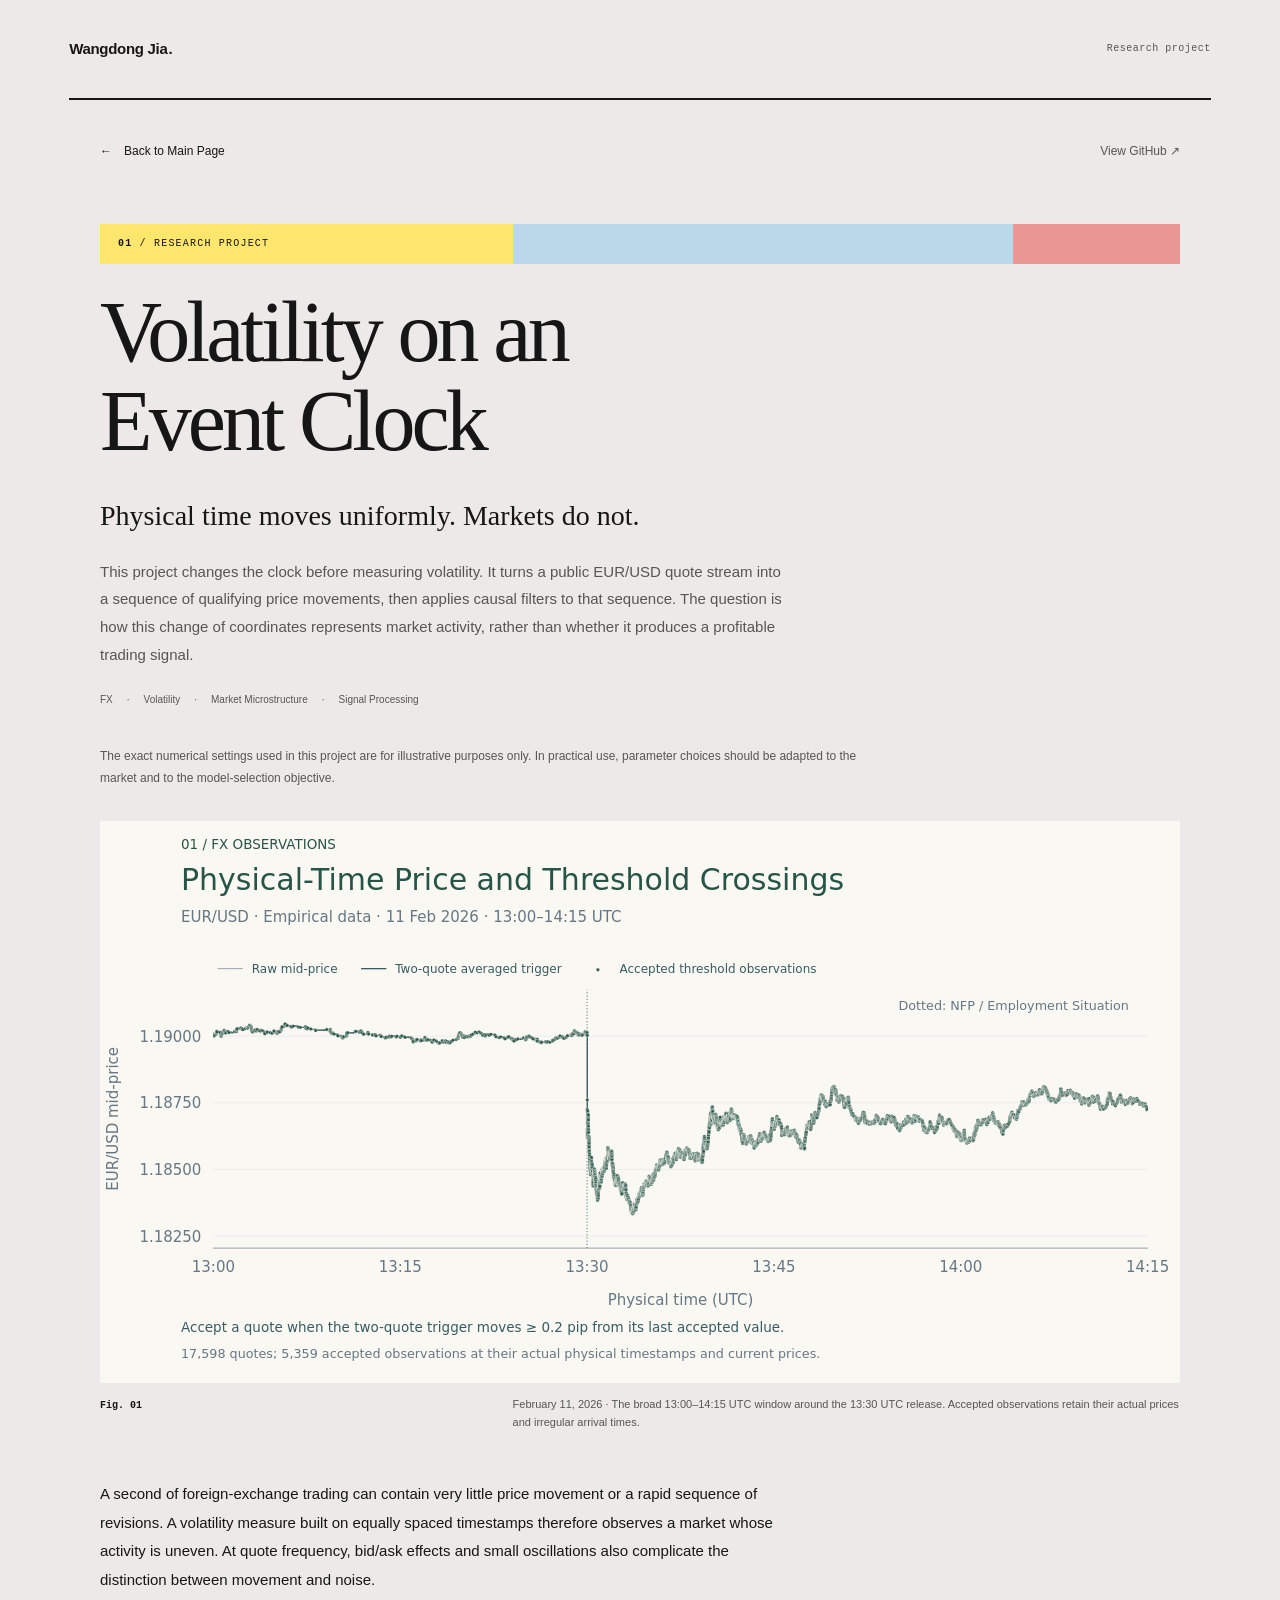
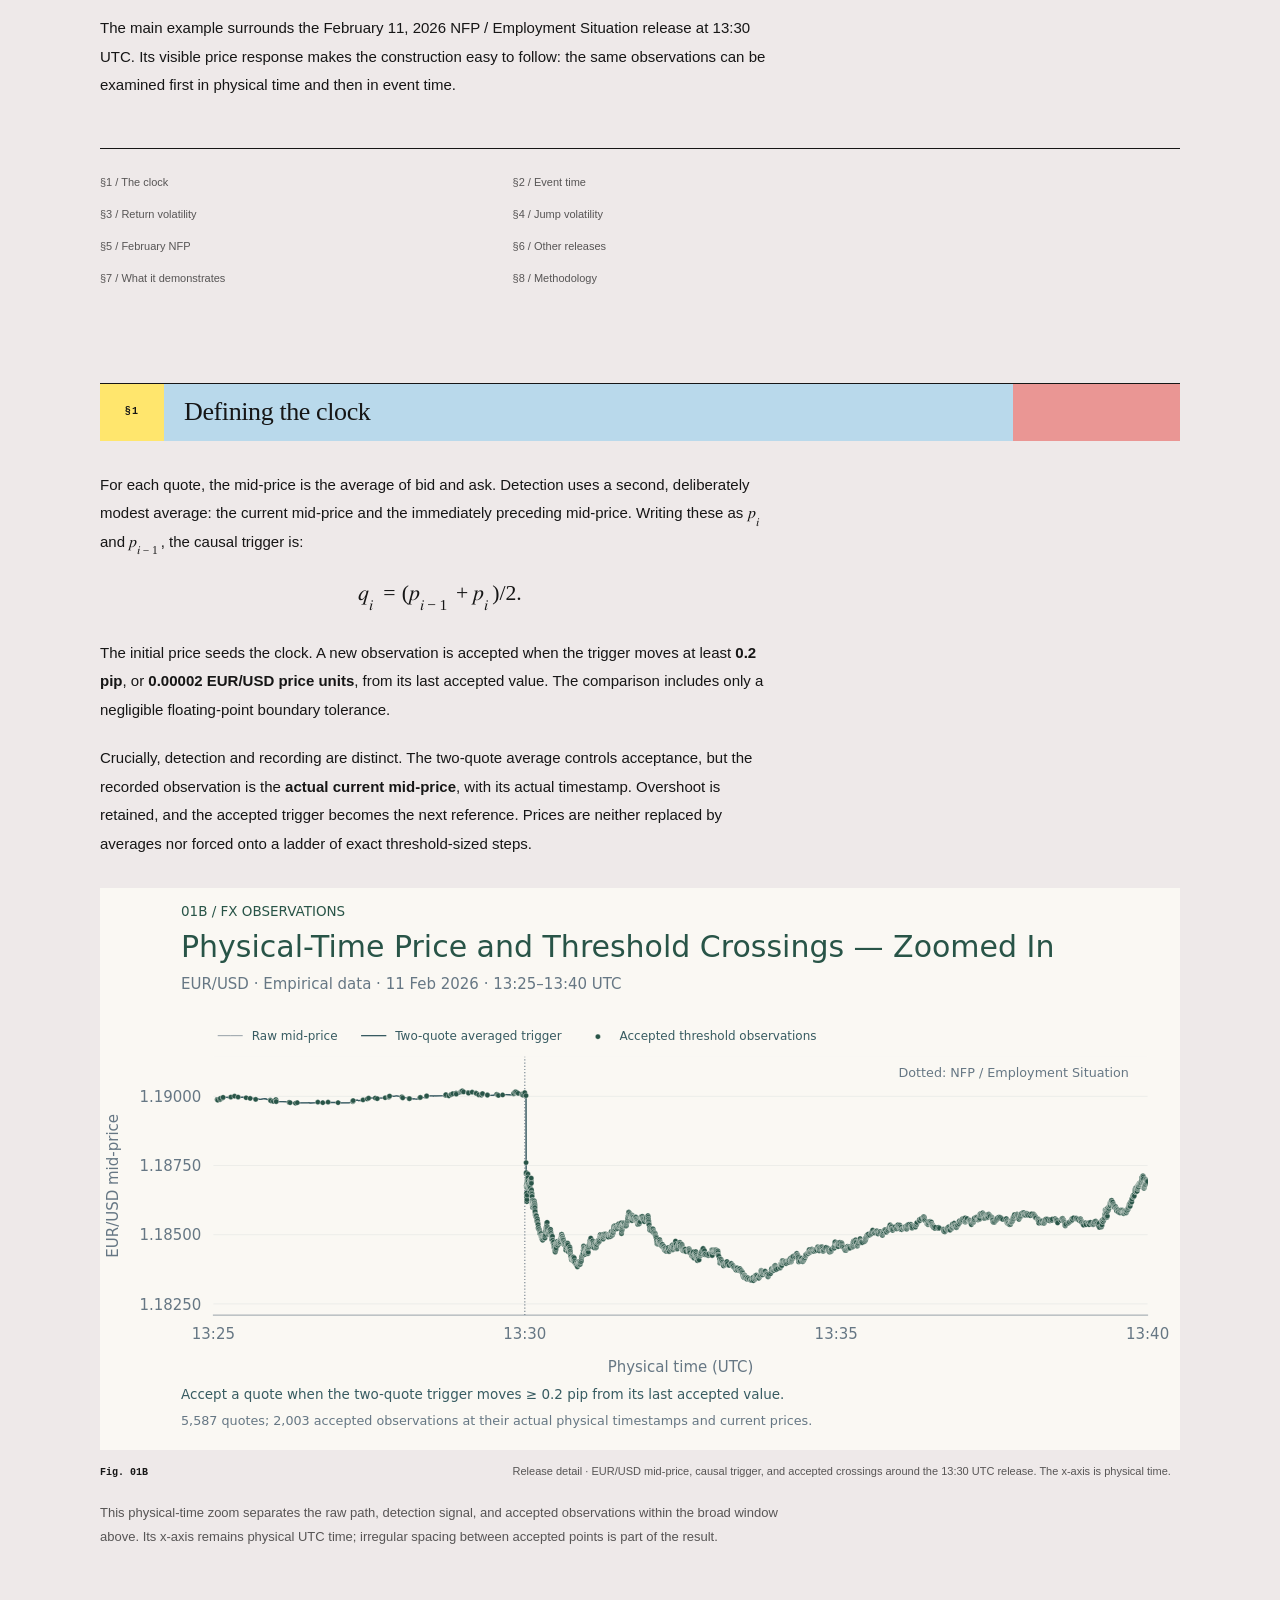
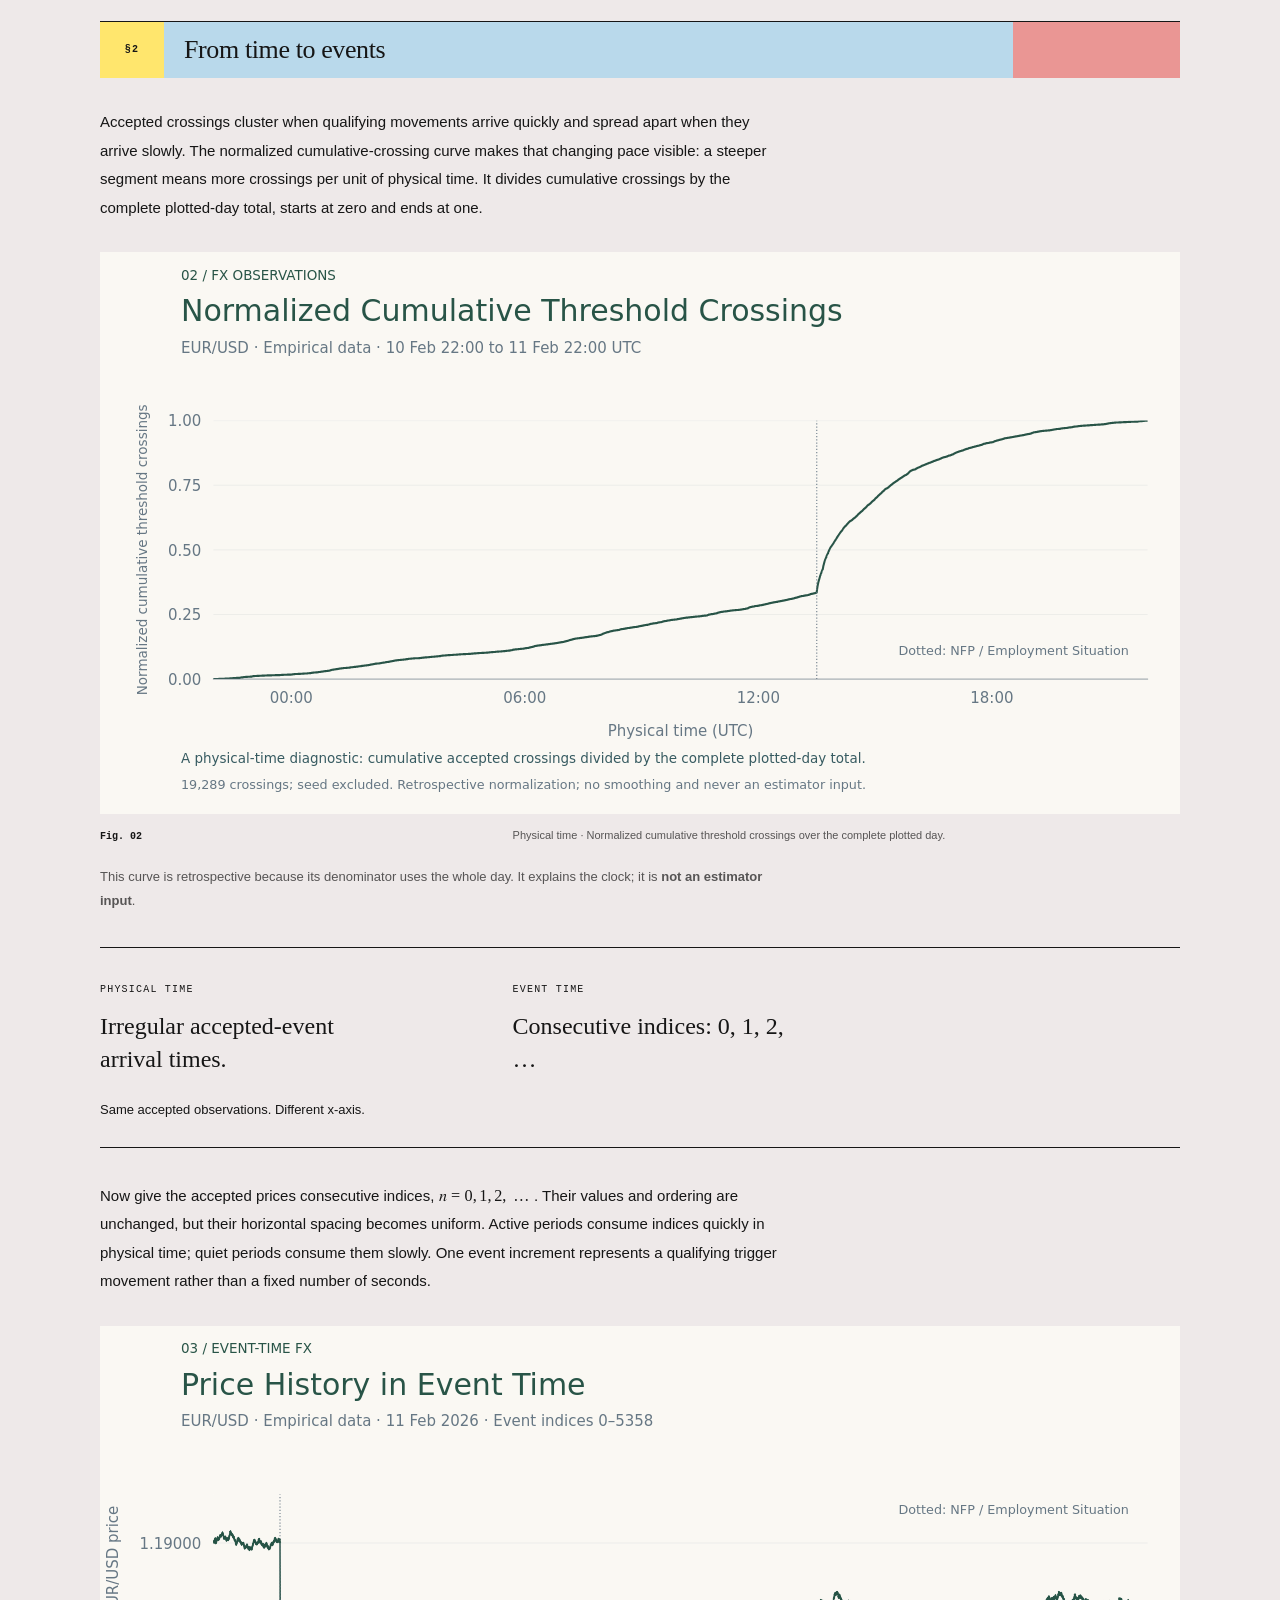
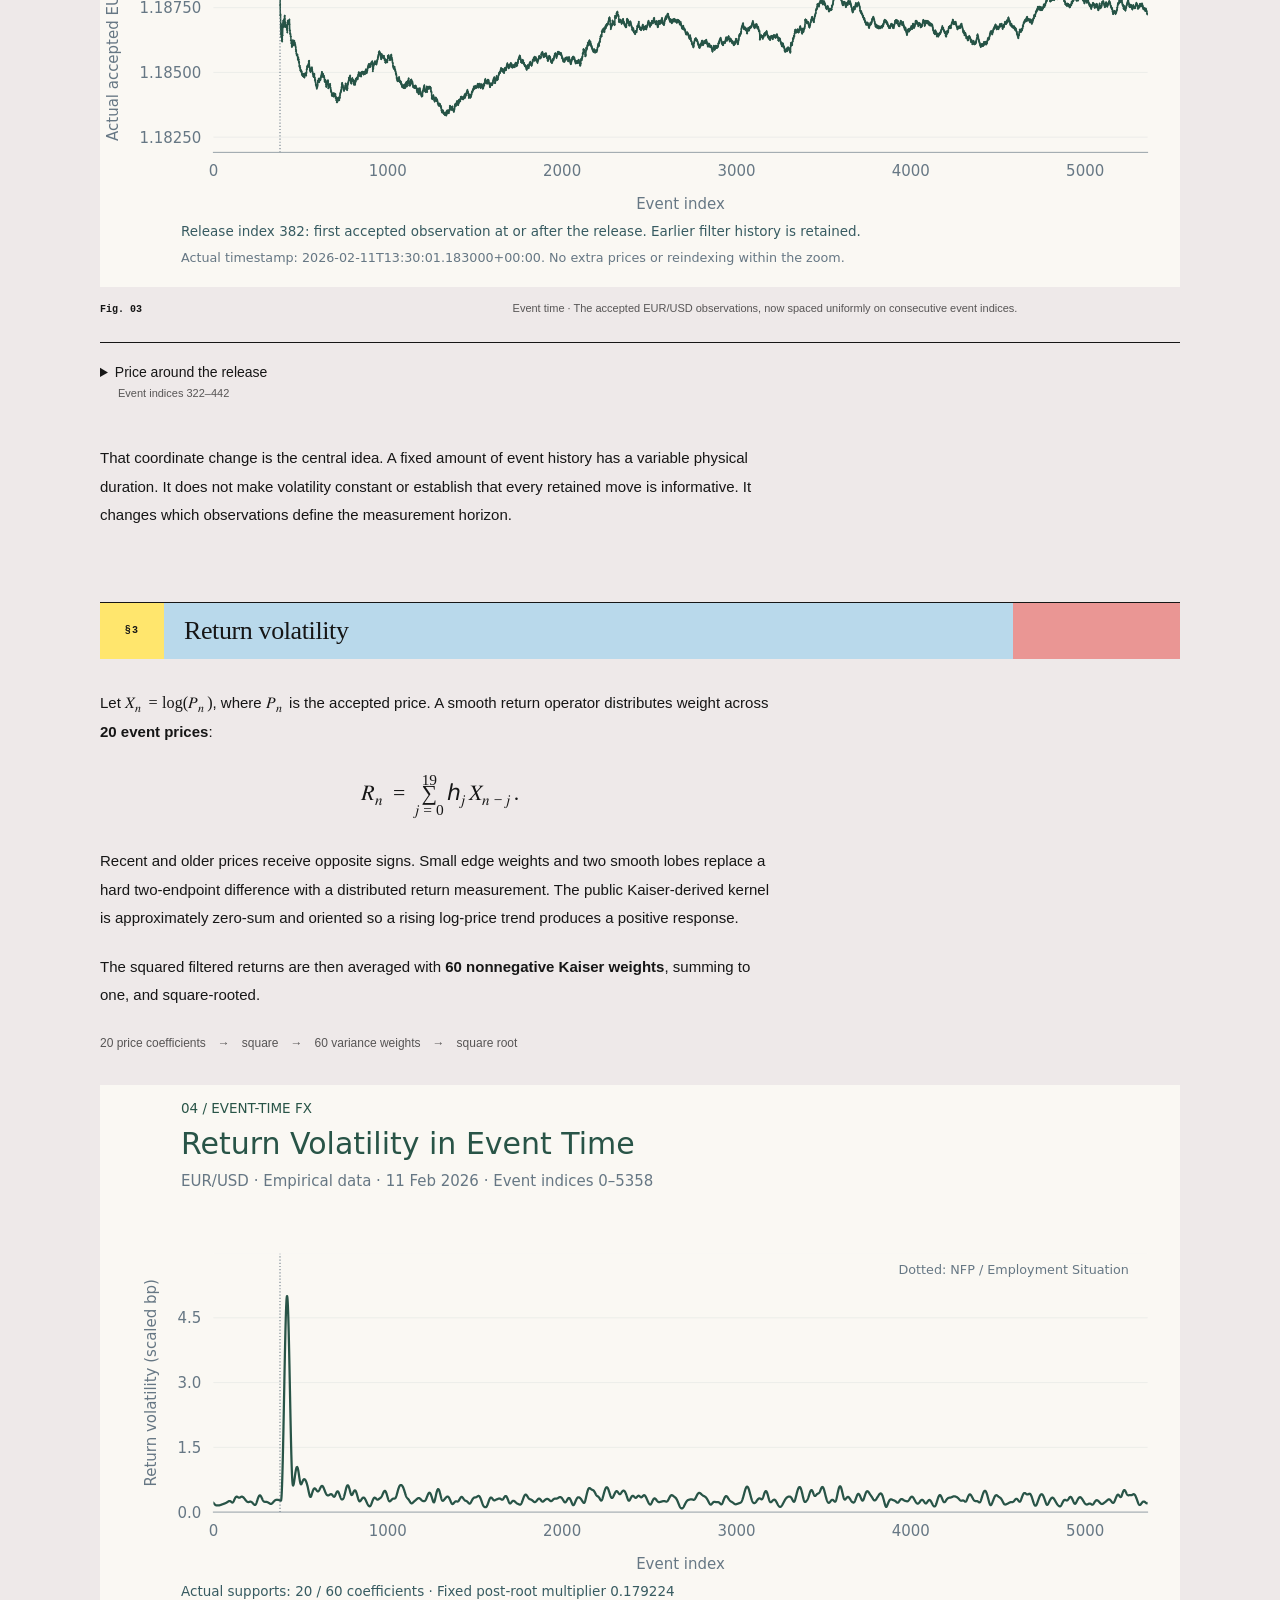
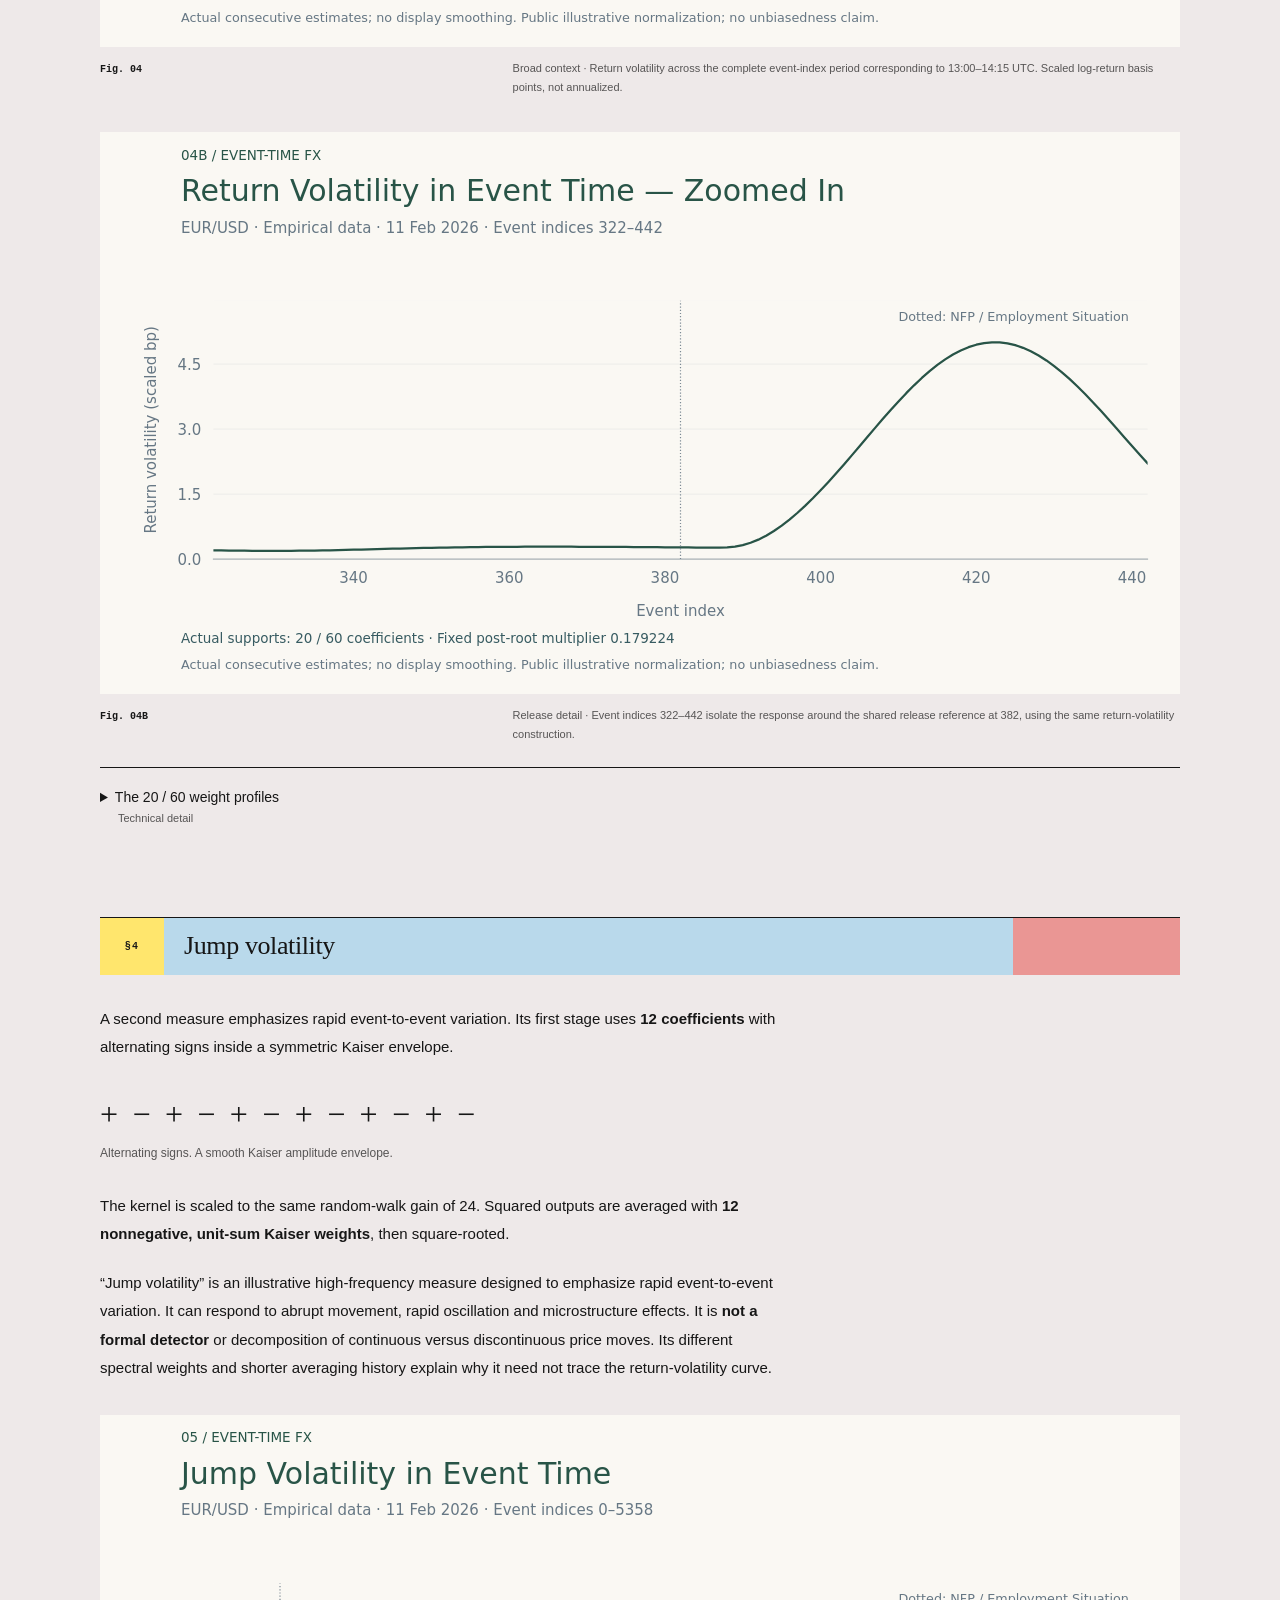
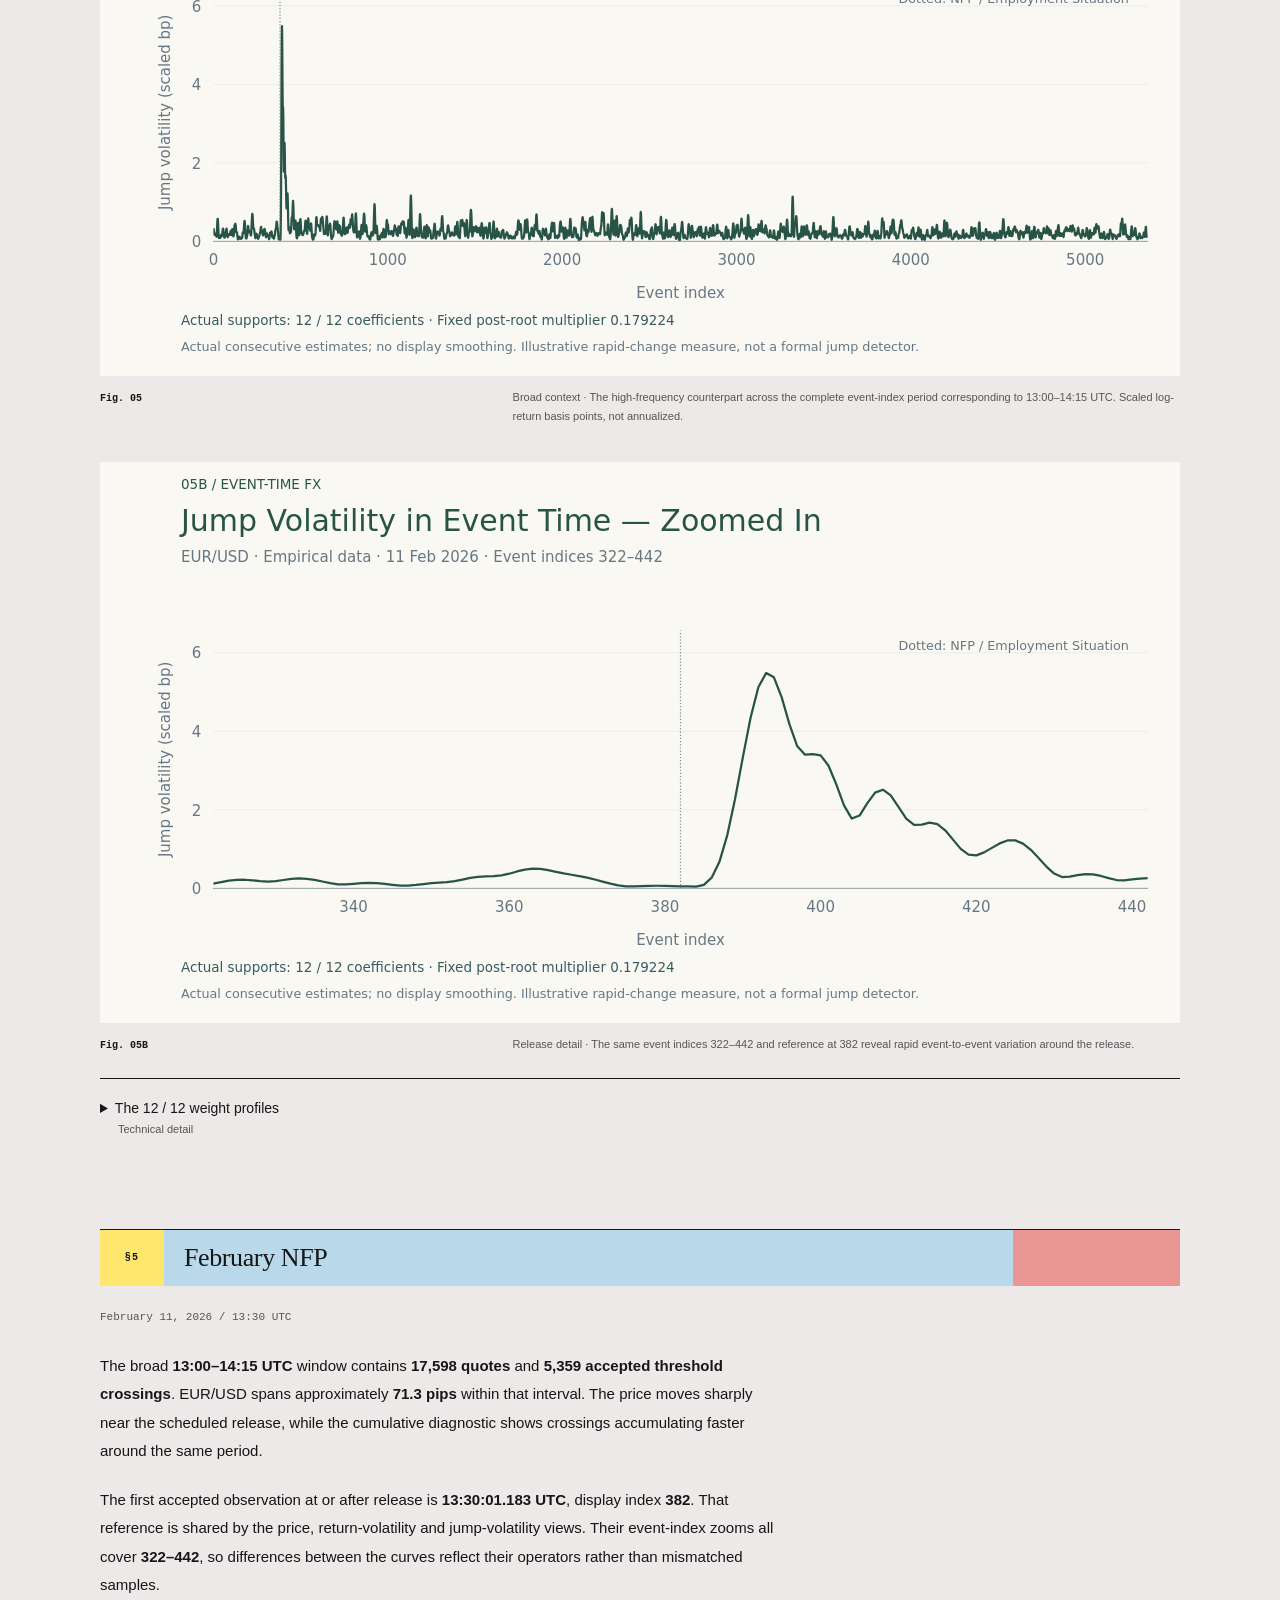
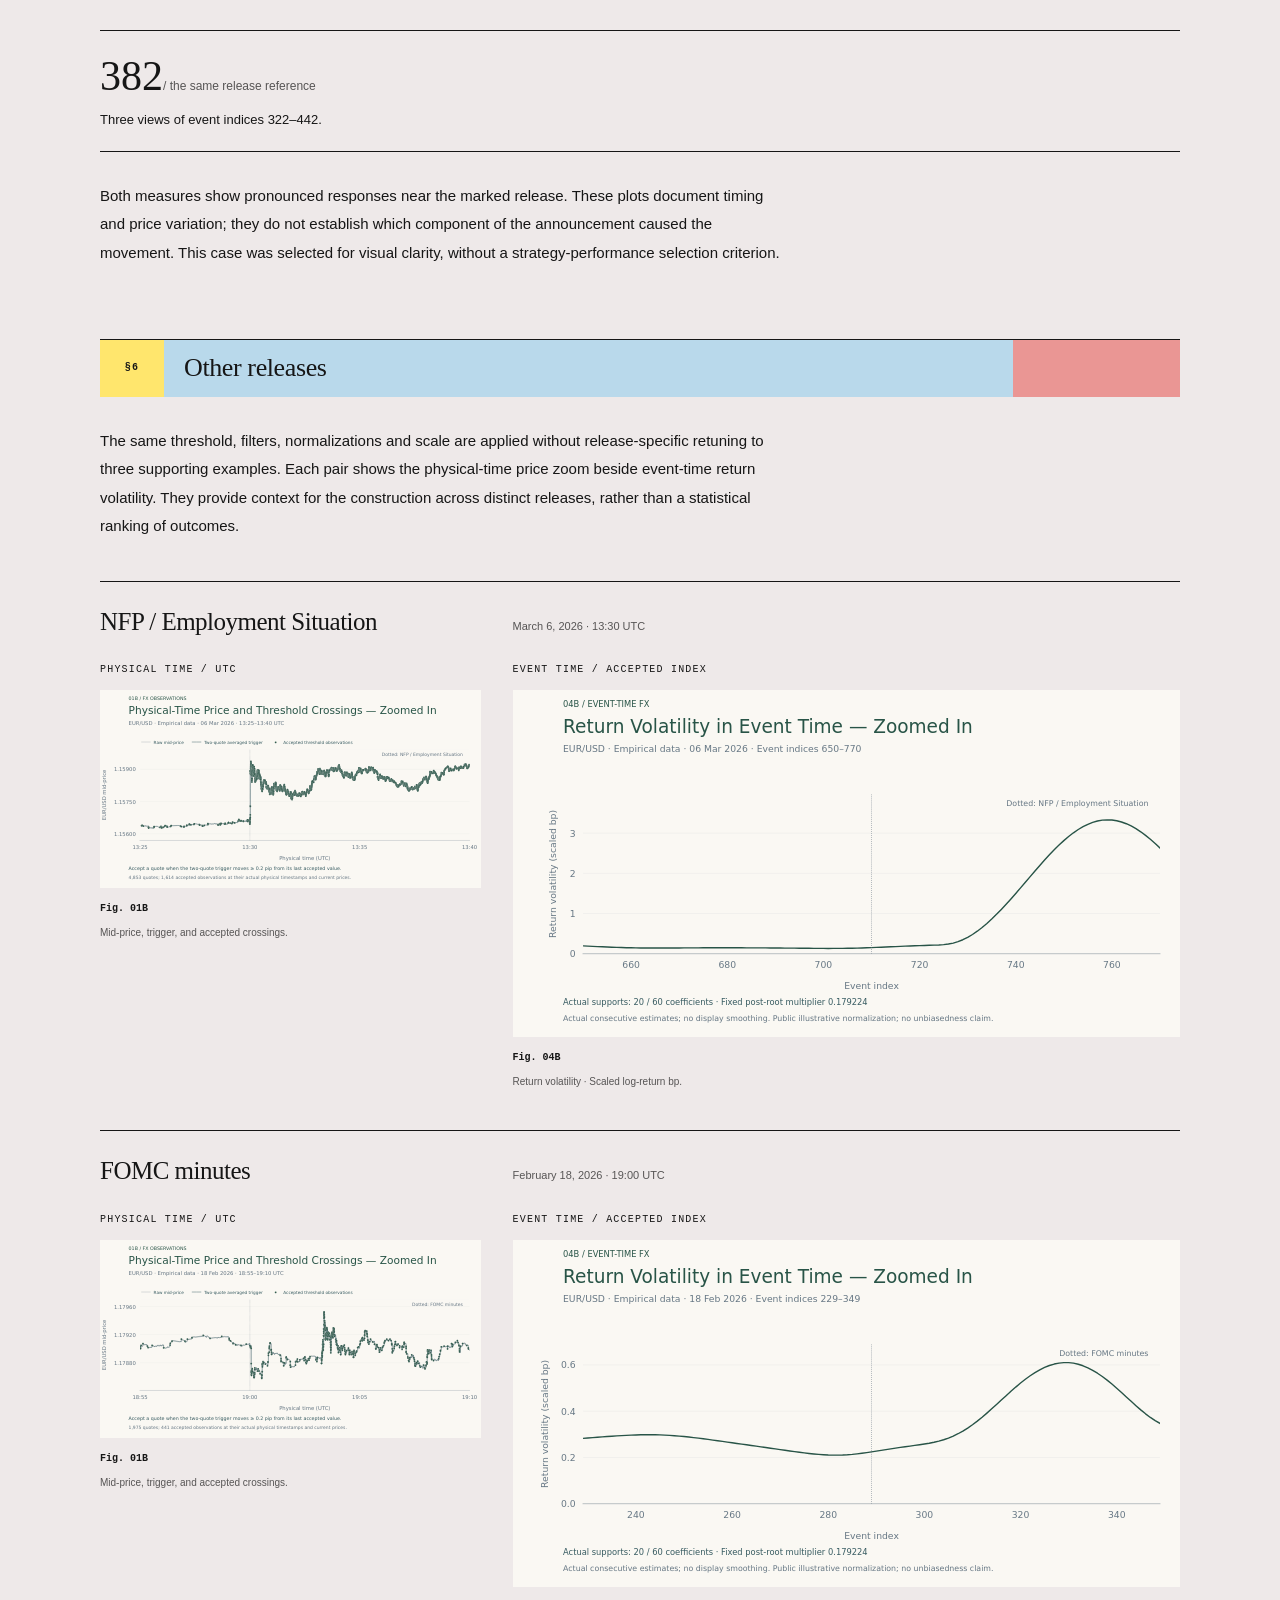
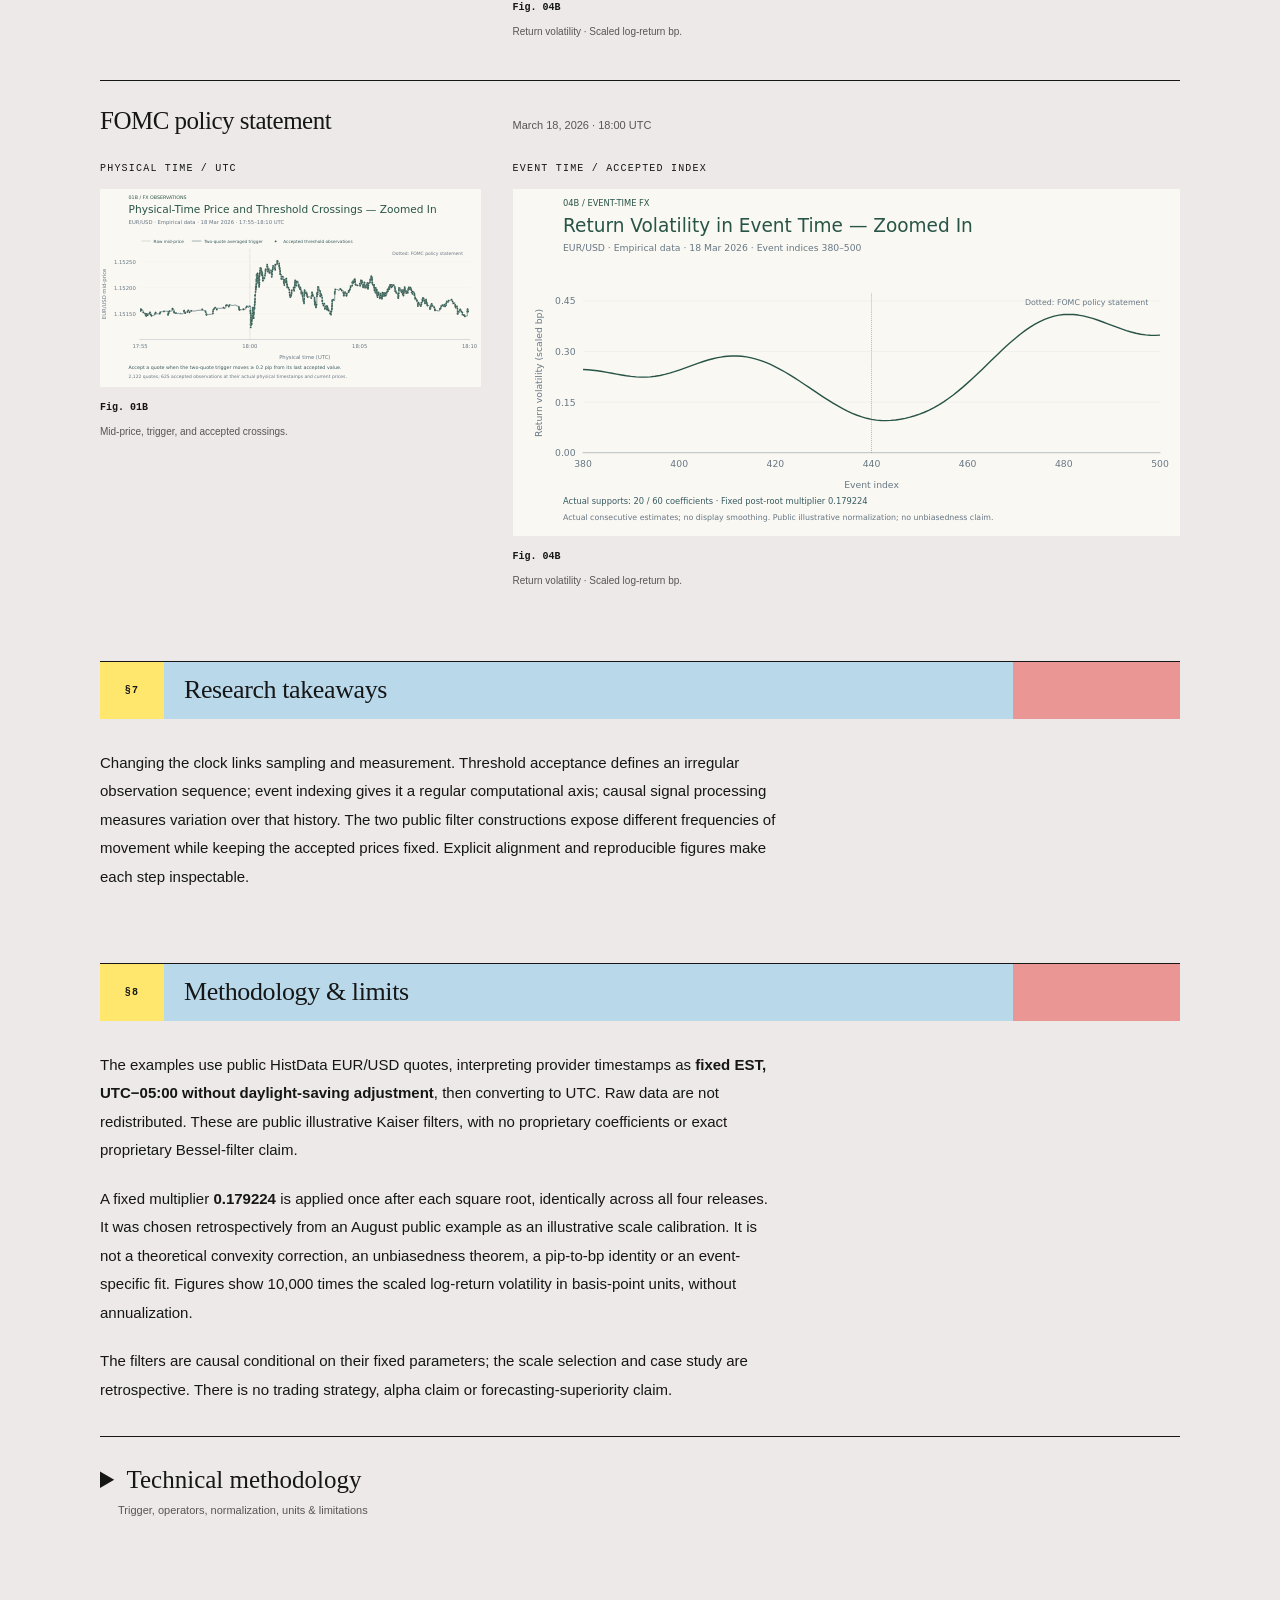
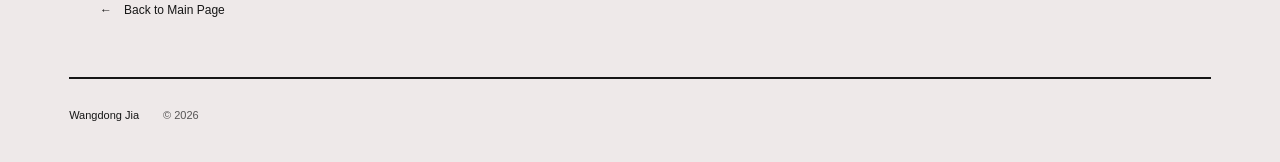
==== projects/event-time-volatility/index.html @ bfea5c63 "Initial website release" ====
<!DOCTYPE html><html lang="en"><head><meta charset="UTF-8"><meta name="viewport" content="width=device-width, initial-scale=1"><meta name="description" content="A quantitative research case study of EUR/USD event time and volatility, using threshold crossings and causal filters around economic releases."><link rel="canonical" href="https://wangdong-jia.github.io/projects/event-time-volatility/"><link rel="icon" type="image/svg+xml" href="/favicon.svg"><meta property="og:type" content="article"><meta property="og:url" content="https://wangdong-jia.github.io/projects/event-time-volatility/"><meta property="og:title" content="Volatility on an Event Clock | Wangdong Jia"><meta property="og:description" content="A quantitative research case study of EUR/USD event time and volatility, using threshold crossings and causal filters around economic releases."><title>Volatility on an Event Clock | Wangdong Jia</title><link rel="stylesheet" href="/_astro/projects.D0rLAK2f.css"></head><body><a class="skip-link" href="#main-content">Skip to content</a><header class="site-header container"><span class="wordmark">Wangdong Jia<span class="wordmark-dot" aria-hidden="true">.</span></span><span class="header-note">Research project</span></header><main id="main-content" tabindex="-1"><article class="project-page container"><div class="project-topline"><a class="back-link" href="/"><span aria-hidden="true">←</span> Back to Main Page</a><a class="secondary-link" href="https://github.com/wangdong-jia/event-time-volatility">View GitHub <span aria-hidden="true">↗</span></a></div><header class="project-header"><p class="section-label"><span>01</span><span aria-hidden="true"> / </span>Research project</p><h1>Volatility on an Event Clock</h1><p class="project-deck">Physical time moves uniformly. Markets do not.</p><p class="project-intro">This project changes the clock before measuring volatility. It turns a public EUR/USD quote stream into a sequence of qualifying price movements, then applies causal filters to that sequence. The question is how this change of coordinates represents market activity, rather than whether it produces a profitable trading signal.</p><ul class="project-tags" aria-label="Project topics"><li>FX</li><li>Volatility</li><li>Market Microstructure</li><li>Signal Processing</li></ul></header><aside class="project-disclaimer" aria-label="Illustrative numerical settings"><p>The exact numerical settings used in this project are for illustrative purposes only. In practical use, parameter choices should be adapted to the market and to the model-selection objective.</p></aside><figure id="physical-time-broad" class="research-figure"><div class="figure-image"><img src="/projects/event-time-volatility/main-case/figure_01_physical_price_threshold.svg" alt="EUR/USD mid-price, two-quote trigger and accepted crossings around the February NFP release" width="3600" height="1872" loading="eager" decoding="async"></div><figcaption><span class="figure-number">Fig. 01</span><span class="figure-caption-copy">February 11, 2026 · The broad 13:00–14:15 UTC window around the 13:30 UTC release. Accepted observations retain their actual prices and irregular arrival times.</span></figcaption></figure><div class="project-body"><div class="case-opening prose"><p>A second of foreign-exchange trading can contain very little price movement or a rapid sequence of revisions. A volatility measure built on equally spaced timestamps therefore observes a market whose activity is uneven. At quote frequency, bid/ask effects and small oscillations also complicate the distinction between movement and noise.</p><p>The main example surrounds the February 11, 2026 NFP / Employment Situation release at 13:30 UTC. Its visible price response makes the construction easy to follow: the same observations can be examined first in physical time and then in event time.</p></div><nav class="case-navigation" aria-label="Case study sections"><a href="#define-the-clock">§1 / The clock</a><a href="#event-time">§2 / Event time</a><a href="#return-volatility">§3 / Return volatility</a><a href="#jump-volatility">§4 / Jump volatility</a><a href="#february-nfp">§5 / February NFP</a><a href="#different-releases">§6 / Other releases</a><a href="#demonstrates">§7 / What it demonstrates</a><a href="#methodology">§8 / Methodology</a></nav><section class="research-section" aria-labelledby="define-the-clock"><header class="research-section-heading"><span class="research-section-number" aria-hidden="true">§1</span><h2 id="define-the-clock">Defining the clock</h2></header><div class="research-section-content"><div class="prose"><p>For each quote, the mid-price is the average of bid and ask. Detection uses a second, deliberately modest average: the current mid-price and the immediately preceding mid-price. Writing these as <span class="inline-math"><span class="katex"><math xmlns="http://www.w3.org/1998/Math/MathML"><semantics><mrow><msub><mi>p</mi><mi>i</mi></msub></mrow><annotation encoding="application/x-tex">p_i</annotation></semantics></math></span></span> and <span class="inline-math"><span class="katex"><math xmlns="http://www.w3.org/1998/Math/MathML"><semantics><mrow><msub><mi>p</mi><mrow><mi>i</mi><mo>−</mo><mn>1</mn></mrow></msub></mrow><annotation encoding="application/x-tex">p_{i-1}</annotation></semantics></math></span></span>, the causal trigger is:</p><div class="equation" tabindex="0" role="region" aria-label="Equation"><span class="katex"><math xmlns="http://www.w3.org/1998/Math/MathML" display="block"><semantics><mrow><msub><mi>q</mi><mi>i</mi></msub><mo>=</mo><mo stretchy="false">(</mo><msub><mi>p</mi><mrow><mi>i</mi><mo>−</mo><mn>1</mn></mrow></msub><mo>+</mo><msub><mi>p</mi><mi>i</mi></msub><mo stretchy="false">)</mo><mi mathvariant="normal">/</mi><mn>2.</mn></mrow><annotation encoding="application/x-tex">q_i = (p_{i-1}+p_i)/2.</annotation></semantics></math></span></div><p>The initial price seeds the clock. A new observation is accepted when the trigger moves at least <strong>0.2 pip</strong>, or <strong>0.00002 EUR/USD price units</strong>, from its last accepted value. The comparison includes only a negligible floating-point boundary tolerance.</p><p>Crucially, detection and recording are distinct. The two-quote average controls acceptance, but the recorded observation is the <strong>actual current mid-price</strong>, with its actual timestamp. Overshoot is retained, and the accepted trigger becomes the next reference. Prices are neither replaced by averages nor forced onto a ladder of exact threshold-sized steps.</p></div><figure id="physical-time-zoom" class="research-figure"><div class="figure-image"><img src="/projects/event-time-volatility/main-case/figure_01b_physical_price_threshold_zoom.svg" alt="The same physical-time price and threshold construction, zoomed around the release" width="3600" height="1872" loading="lazy" decoding="async"></div><figcaption><span class="figure-number">Fig. 01B</span><span class="figure-caption-copy">Release detail · EUR/USD mid-price, causal trigger, and accepted crossings around the 13:30 UTC release. The x-axis is physical time.</span></figcaption></figure><p class="figure-context">This physical-time zoom separates the raw path, detection signal, and accepted observations within the broad window above. Its x-axis remains physical UTC time; irregular spacing between accepted points is part of the result.</p></div></section><section class="research-section" aria-labelledby="event-time"><header class="research-section-heading"><span class="research-section-number" aria-hidden="true">§2</span><h2 id="event-time">From time to events</h2></header><div class="research-section-content"><div class="prose"><p>Accepted crossings cluster when qualifying movements arrive quickly and spread apart when they arrive slowly. The normalized cumulative-crossing curve makes that changing pace visible: a steeper segment means more crossings per unit of physical time. It divides cumulative crossings by the complete plotted-day total, starts at zero and ends at one.</p></div><figure class="research-figure"><div class="figure-image"><img src="/projects/event-time-volatility/main-case/figure_02_normalized_cumulative_crossings.svg" alt="Normalized cumulative threshold crossings over the full physical-time day" width="3600" height="1872" loading="lazy" decoding="async"></div><figcaption><span class="figure-number">Fig. 02</span><span class="figure-caption-copy">Physical time · Normalized cumulative threshold crossings over the complete plotted day.</span></figcaption></figure><p class="figure-context">This curve is retrospective because its denominator uses the whole day. It explains the clock; it is <strong>not an estimator input</strong>.</p><div class="axis-comparison" aria-label="The same observations under two clocks"><div><span class="section-label">Physical time</span><p>Irregular accepted-event arrival times.</p></div><div><span class="section-label">Event time</span><p>Consecutive indices: 0, 1, 2, …</p></div><p class="axis-takeaway">Same accepted observations. Different x-axis.</p></div><div class="prose"><p>Now give the accepted prices consecutive indices, <span class="inline-math"><span class="katex"><math xmlns="http://www.w3.org/1998/Math/MathML"><semantics><mrow><mi>n</mi><mo>=</mo><mn>0</mn><mo separator="true">,</mo><mn>1</mn><mo separator="true">,</mo><mn>2</mn><mo separator="true">,</mo><mo>…</mo></mrow><annotation encoding="application/x-tex">n = 0, 1, 2, \ldots</annotation></semantics></math></span></span>. Their values and ordering are unchanged, but their horizontal spacing becomes uniform. Active periods consume indices quickly in physical time; quiet periods consume them slowly. One event increment represents a qualifying trigger movement rather than a fixed number of seconds.</p></div><figure class="research-figure"><div class="figure-image"><img src="/projects/event-time-volatility/main-case/figure_03_event_time_price.svg" alt="The accepted EUR/USD price history on consecutive event indices" width="3600" height="1872" loading="lazy" decoding="async"></div><figcaption><span class="figure-number">Fig. 03</span><span class="figure-caption-copy">Event time · The accepted EUR/USD observations, now spaced uniformly on consecutive event indices.</span></figcaption></figure><details class="figure-disclosure" id="event-price-detail"><summary>Price around the release <span>Event indices 322–442</span></summary><figure id="event-price-zoom" class="research-figure"><div class="figure-image"><img src="/projects/event-time-volatility/main-case/figure_03b_event_time_price_zoom.svg" alt="Accepted event prices around the release, using the shared event-index zoom" width="3600" height="1872" loading="lazy" decoding="async"></div><figcaption><span class="figure-number">Fig. 03B</span><span class="figure-caption-copy">The shared event-index zoom. The first accepted observation at or after the release is display index 382.</span></figcaption></figure></details><div class="prose"><p>That coordinate change is the central idea. A fixed amount of event history has a variable physical duration. It does not make volatility constant or establish that every retained move is informative. It changes which observations define the measurement horizon.</p></div></div></section><section class="research-section" aria-labelledby="return-volatility"><header class="research-section-heading"><span class="research-section-number" aria-hidden="true">§3</span><h2 id="return-volatility">Return volatility</h2></header><div class="research-section-content"><div class="prose"><p>Let <span class="inline-math"><span class="katex"><math xmlns="http://www.w3.org/1998/Math/MathML"><semantics><mrow><msub><mi>X</mi><mi>n</mi></msub><mo>=</mo><mi>log</mi><mo>⁡</mo><mo stretchy="false">(</mo><msub><mi>P</mi><mi>n</mi></msub><mo stretchy="false">)</mo></mrow><annotation encoding="application/x-tex">X_n = \log(P_n)</annotation></semantics></math></span></span>, where <span class="inline-math"><span class="katex"><math xmlns="http://www.w3.org/1998/Math/MathML"><semantics><mrow><msub><mi>P</mi><mi>n</mi></msub></mrow><annotation encoding="application/x-tex">P_n</annotation></semantics></math></span></span> is the accepted price. A smooth return operator distributes weight across <strong>20 event prices</strong>:</p><div class="equation" tabindex="0" role="region" aria-label="Equation"><span class="katex"><math xmlns="http://www.w3.org/1998/Math/MathML" display="block"><semantics><mrow><msub><mi>R</mi><mi>n</mi></msub><mo>=</mo><munderover><mo>∑</mo><mrow><mi>j</mi><mo>=</mo><mn>0</mn></mrow><mn>19</mn></munderover><msub><mi>h</mi><mi>j</mi></msub><msub><mi>X</mi><mrow><mi>n</mi><mo>−</mo><mi>j</mi></mrow></msub><mi mathvariant="normal">.</mi></mrow><annotation encoding="application/x-tex">R_n=\sum_{j=0}^{19}h_jX_{n-j}.</annotation></semantics></math></span></div><p>Recent and older prices receive opposite signs. Small edge weights and two smooth lobes replace a hard two-endpoint difference with a distributed return measurement. The public Kaiser-derived kernel is approximately zero-sum and oriented so a rising log-price trend produces a positive response.</p><p>The squared filtered returns are then averaged with <strong>60 nonnegative Kaiser weights</strong>, summing to one, and square-rooted.</p></div><p class="method-sequence">20 price coefficients <span aria-hidden="true">→</span> square <span aria-hidden="true">→</span> 60 variance weights <span aria-hidden="true">→</span> square root</p><div class="volatility-views"><figure id="return-volatility-broad" class="research-figure"><div class="figure-image"><img src="/projects/event-time-volatility/main-case/figure_04_event_time_return_volatility.svg" alt="Return volatility across the broad event-index period" width="3600" height="1872" loading="lazy" decoding="async"></div><figcaption><span class="figure-number">Fig. 04</span><span class="figure-caption-copy">Broad context · Return volatility across the complete event-index period corresponding to 13:00–14:15 UTC. Scaled log-return basis points, not annualized.</span></figcaption></figure><figure id="return-volatility-zoom" class="research-figure"><div class="figure-image"><img src="/projects/event-time-volatility/main-case/figure_04b_event_time_return_volatility_zoom.svg" alt="Return volatility around the February release on the shared event-index zoom" width="3600" height="1872" loading="lazy" decoding="async"></div><figcaption><span class="figure-number">Fig. 04B</span><span class="figure-caption-copy">Release detail · Event indices 322–442 isolate the response around the shared release reference at 382, using the same return-volatility construction.</span></figcaption></figure></div><details class="figure-disclosure"><summary>The 20 / 60 weight profiles <span>Technical detail</span></summary><figure class="research-figure"><div class="figure-image"><img src="/projects/event-time-volatility/global/figure_06_return_volatility_weights.svg" alt="Actual 20-coefficient return kernel and 60-weight variance profile" width="3600" height="1728" loading="lazy" decoding="async"></div><figcaption><span class="figure-number">Fig. 06</span><span class="figure-caption-copy">Actual 20-coefficient return kernel and 60-weight variance profile</span></figcaption></figure><div class="prose"><div class="equation" tabindex="0" role="region" aria-label="Equation"><span class="katex"><math xmlns="http://www.w3.org/1998/Math/MathML" display="block"><semantics><mrow><msubsup><mi>V</mi><mi>n</mi><mi>R</mi></msubsup><mo>=</mo><munderover><mo>∑</mo><mrow><mi>j</mi><mo>=</mo><mn>0</mn></mrow><mn>59</mn></munderover><msubsup><mi>w</mi><mi>j</mi><mi>R</mi></msubsup><msubsup><mi>R</mi><mrow><mi>n</mi><mo>−</mo><mi>j</mi></mrow><mn>2</mn></msubsup></mrow><annotation encoding="application/x-tex">V^R_n=\sum_{j=0}^{59}w^R_jR_{n-j}^{2}</annotation></semantics></math></span></div><div class="equation" tabindex="0" role="region" aria-label="Equation"><span class="katex"><math xmlns="http://www.w3.org/1998/Math/MathML" display="block"><semantics><mrow><msubsup><mi>σ</mi><mrow><mi>n</mi><mo separator="true">,</mo><mrow><mi mathvariant="normal">u</mi><mi mathvariant="normal">n</mi><mi mathvariant="normal">s</mi><mi mathvariant="normal">c</mi><mi mathvariant="normal">a</mi><mi mathvariant="normal">l</mi><mi mathvariant="normal">e</mi><mi mathvariant="normal">d</mi></mrow></mrow><mi>R</mi></msubsup><mo>=</mo><msqrt><msubsup><mi>V</mi><mi>n</mi><mi>R</mi></msubsup></msqrt><mi mathvariant="normal">.</mi></mrow><annotation encoding="application/x-tex">\sigma^R_{n,\mathrm{unscaled}}=\sqrt{V^R_n}.</annotation></semantics></math></span></div><p>The first kernel has random-walk variance gain <strong>24</strong>. Its <strong>20-coefficient support</strong> and <strong>24-increment normalization target</strong> are different quantities. This normalization matches an independent-increment reference scale; it does not make the estimator unbiased in empirical markets. All weights act on current or past observations, although smooth trailing weights introduce lag.</p></div></details></div></section><section class="research-section" aria-labelledby="jump-volatility"><header class="research-section-heading"><span class="research-section-number" aria-hidden="true">§4</span><h2 id="jump-volatility">Jump volatility</h2></header><div class="research-section-content"><div class="prose"><p>A second measure emphasizes rapid event-to-event variation. Its first stage uses <strong>12 coefficients</strong> with alternating signs inside a symmetric Kaiser envelope.</p></div><div class="alternating-signs" aria-label="Alternating positive and negative weights"><span aria-hidden="true">+ − + − + − + − + − + −</span><p>Alternating signs. A smooth Kaiser amplitude envelope.</p></div><div class="prose"><p>The kernel is scaled to the same random-walk gain of 24. Squared outputs are averaged with <strong>12 nonnegative, unit-sum Kaiser weights</strong>, then square-rooted.</p><p>“Jump volatility” is an illustrative high-frequency measure designed to emphasize rapid event-to-event variation. It can respond to abrupt movement, rapid oscillation and microstructure effects. It is <strong>not a formal detector</strong> or decomposition of continuous versus discontinuous price moves. Its different spectral weights and shorter averaging history explain why it need not trace the return-volatility curve.</p></div><div class="volatility-views"><figure id="jump-volatility-broad" class="research-figure"><div class="figure-image"><img src="/projects/event-time-volatility/main-case/figure_05_event_time_jump_volatility.svg" alt="Jump volatility across the same broad event-index period" width="3600" height="1872" loading="lazy" decoding="async"></div><figcaption><span class="figure-number">Fig. 05</span><span class="figure-caption-copy">Broad context · The high-frequency counterpart across the complete event-index period corresponding to 13:00–14:15 UTC. Scaled log-return basis points, not annualized.</span></figcaption></figure><figure id="jump-volatility-zoom" class="research-figure"><div class="figure-image"><img src="/projects/event-time-volatility/main-case/figure_05b_event_time_jump_volatility_zoom.svg" alt="Jump volatility over exactly the same event-index zoom" width="3600" height="1872" loading="lazy" decoding="async"></div><figcaption><span class="figure-number">Fig. 05B</span><span class="figure-caption-copy">Release detail · The same event indices 322–442 and reference at 382 reveal rapid event-to-event variation around the release.</span></figcaption></figure></div><details class="figure-disclosure"><summary>The 12 / 12 weight profiles <span>Technical detail</span></summary><figure class="research-figure"><div class="figure-image"><img src="/projects/event-time-volatility/global/figure_07_jump_volatility_weights.svg" alt="Actual alternating-sign jump kernel and its 12-weight variance profile" width="3600" height="1728" loading="lazy" decoding="async"></div><figcaption><span class="figure-number">Fig. 07</span><span class="figure-caption-copy">Actual alternating-sign jump kernel and its 12-weight variance profile</span></figcaption></figure><div class="equation" tabindex="0" role="region" aria-label="Equation"><span class="katex"><math xmlns="http://www.w3.org/1998/Math/MathML" display="block"><semantics><mrow><msub><mi>J</mi><mi>n</mi></msub><mo>=</mo><munderover><mo>∑</mo><mrow><mi>j</mi><mo>=</mo><mn>0</mn></mrow><mn>11</mn></munderover><msub><mi>g</mi><mi>j</mi></msub><msub><mi>X</mi><mrow><mi>n</mi><mo>−</mo><mi>j</mi></mrow></msub></mrow><annotation encoding="application/x-tex">J_n=\sum_{j=0}^{11}g_jX_{n-j}</annotation></semantics></math></span></div><div class="equation" tabindex="0" role="region" aria-label="Equation"><span class="katex"><math xmlns="http://www.w3.org/1998/Math/MathML" display="block"><semantics><mrow><msub><mi>g</mi><mrow><mn>0</mn><mo separator="true">,</mo><mi>j</mi></mrow></msub><mo>=</mo><mo stretchy="false">(</mo><mo>−</mo><mn>1</mn><msup><mo stretchy="false">)</mo><mi>j</mi></msup><msub><mrow><mi mathvariant="normal">Kaiser</mi><mo>⁡</mo></mrow><mn>12</mn></msub><mo stretchy="false">(</mo><mi>j</mi><mo separator="true">;</mo><mn>8</mn><mo stretchy="false">)</mo><mi mathvariant="normal">.</mi></mrow><annotation encoding="application/x-tex">g_{0,j}=(-1)^j\operatorname{Kaiser}_{12}(j;8).</annotation></semantics></math></span></div></details></div></section><section class="research-section" aria-labelledby="february-nfp"><header class="research-section-heading"><span class="research-section-number" aria-hidden="true">§5</span><h2 id="february-nfp">February NFP</h2></header><div class="research-section-content"><p class="section-kicker">February 11, 2026 / 13:30 UTC</p><div class="prose"><p>The broad <strong>13:00–14:15 UTC</strong> window contains <strong>17,598 quotes</strong> and <strong>5,359 accepted threshold crossings</strong>. EUR/USD spans approximately <strong>71.3 pips</strong> within that interval. The price moves sharply near the scheduled release, while the cumulative diagnostic shows crossings accumulating faster around the same period.</p><p>The first accepted observation at or after release is <strong>13:30:01.183 UTC</strong>, display index <strong>382</strong>. That reference is shared by the price, return-volatility and jump-volatility views. Their event-index zooms all cover <strong>322–442</strong>, so differences between the curves reflect their operators rather than mismatched samples.</p></div><aside class="release-alignment" aria-label="Shared release alignment"><p class="alignment-value">382<span> / the same release reference</span></p><p>Three views of event indices 322–442.</p></aside><div class="prose"><p>Both measures show pronounced responses near the marked release. These plots document timing and price variation; they do not establish which component of the announcement caused the movement. This case was selected for visual clarity, without a strategy-performance selection criterion.</p></div></div></section><section class="research-section" aria-labelledby="different-releases"><header class="research-section-heading"><span class="research-section-number" aria-hidden="true">§6</span><h2 id="different-releases">Other releases</h2></header><div class="research-section-content"><div class="prose"><p>The same threshold, filters, normalizations and scale are applied without release-specific retuning to three supporting examples. Each pair shows the physical-time price zoom beside event-time return volatility. They provide context for the construction across distinct releases, rather than a statistical ranking of outcomes.</p></div><div class="release-comparisons"><section class="release-pair" aria-label="March 6, 2026 — NFP / Employment Situation"><header><h3>NFP / Employment Situation</h3><p>March 6, 2026 · 13:30 UTC</p></header><div class="release-figures"><div><p class="section-label">Physical time / UTC</p><figure class="research-figure research-figure--compact"><div class="figure-image"><img src="/projects/event-time-volatility/supporting-events/nfp-2026-03-06-physical.svg" alt="March NFP physical-time price and threshold zoom" width="3600" height="1872" loading="lazy" decoding="async"></div><figcaption><span class="figure-number">Fig. 01B</span><span class="figure-caption-copy">Mid-price, trigger, and accepted crossings.</span></figcaption></figure></div><div><p class="section-label">Event time / accepted index</p><figure class="research-figure research-figure--compact"><div class="figure-image"><img src="/projects/event-time-volatility/supporting-events/nfp-2026-03-06-return-volatility.svg" alt="March NFP event-time return-volatility zoom" width="3600" height="1872" loading="lazy" decoding="async"></div><figcaption><span class="figure-number">Fig. 04B</span><span class="figure-caption-copy">Return volatility · Scaled log-return bp.</span></figcaption></figure></div></div></section><section class="release-pair" aria-label="February 18, 2026 — FOMC minutes"><header><h3>FOMC minutes</h3><p>February 18, 2026 · 19:00 UTC</p></header><div class="release-figures"><div><p class="section-label">Physical time / UTC</p><figure class="research-figure research-figure--compact"><div class="figure-image"><img src="/projects/event-time-volatility/supporting-events/fomc-2026-02-18-physical.svg" alt="February FOMC minutes physical-time price and threshold zoom" width="3600" height="1872" loading="lazy" decoding="async"></div><figcaption><span class="figure-number">Fig. 01B</span><span class="figure-caption-copy">Mid-price, trigger, and accepted crossings.</span></figcaption></figure></div><div><p class="section-label">Event time / accepted index</p><figure class="research-figure research-figure--compact"><div class="figure-image"><img src="/projects/event-time-volatility/supporting-events/fomc-2026-02-18-return-volatility.svg" alt="February FOMC minutes event-time return-volatility zoom" width="3600" height="1872" loading="lazy" decoding="async"></div><figcaption><span class="figure-number">Fig. 04B</span><span class="figure-caption-copy">Return volatility · Scaled log-return bp.</span></figcaption></figure></div></div></section><section class="release-pair" aria-label="March 18, 2026 — FOMC policy statement"><header><h3>FOMC policy statement</h3><p>March 18, 2026 · 18:00 UTC</p></header><div class="release-figures"><div><p class="section-label">Physical time / UTC</p><figure class="research-figure research-figure--compact"><div class="figure-image"><img src="/projects/event-time-volatility/supporting-events/fomc-2026-03-18-physical.svg" alt="March FOMC statement physical-time price and threshold zoom" width="3600" height="1872" loading="lazy" decoding="async"></div><figcaption><span class="figure-number">Fig. 01B</span><span class="figure-caption-copy">Mid-price, trigger, and accepted crossings.</span></figcaption></figure></div><div><p class="section-label">Event time / accepted index</p><figure class="research-figure research-figure--compact"><div class="figure-image"><img src="/projects/event-time-volatility/supporting-events/fomc-2026-03-18-return-volatility.svg" alt="March FOMC statement event-time return-volatility zoom" width="3600" height="1872" loading="lazy" decoding="async"></div><figcaption><span class="figure-number">Fig. 04B</span><span class="figure-caption-copy">Return volatility · Scaled log-return bp.</span></figcaption></figure></div></div></section></div></div></section><section class="research-section" aria-labelledby="demonstrates"><header class="research-section-heading"><span class="research-section-number" aria-hidden="true">§7</span><h2 id="demonstrates">Research takeaways</h2></header><div class="research-section-content"><div class="prose"><p>Changing the clock links sampling and measurement. Threshold acceptance defines an irregular observation sequence; event indexing gives it a regular computational axis; causal signal processing measures variation over that history. The two public filter constructions expose different frequencies of movement while keeping the accepted prices fixed. Explicit alignment and reproducible figures make each step inspectable.</p></div></div></section><section class="research-section" aria-labelledby="methodology"><header class="research-section-heading"><span class="research-section-number" aria-hidden="true">§8</span><h2 id="methodology">Methodology &amp; limits</h2></header><div class="research-section-content"><div class="prose"><p>The examples use public HistData EUR/USD quotes, interpreting provider timestamps as <strong>fixed EST, UTC−05:00 without daylight-saving adjustment</strong>, then converting to UTC. Raw data are not redistributed. These are public illustrative Kaiser filters, with no proprietary coefficients or exact proprietary Bessel-filter claim.</p><p>A fixed multiplier <strong>0.179224</strong> is applied once after each square root, identically across all four releases. It was chosen retrospectively from an August public example as an illustrative scale calibration. It is not a theoretical convexity correction, an unbiasedness theorem, a pip-to-bp identity or an event-specific fit. Figures show 10,000 times the scaled log-return volatility in basis-point units, without annualization.</p><p>The filters are causal conditional on their fixed parameters; the scale selection and case study are retrospective. There is no trading strategy, alpha claim or forecasting-superiority claim.</p></div><details class="technical-disclosure" id="technical-methodology"><summary>Technical methodology <span>Trigger, operators, normalization, units &amp; limitations</span></summary><div class="methodology-content prose"><h3 id="methodology-summary">Methodology summary</h3>
<p>This companion specifies the fixed construction behind the public EUR/USD figures. Return volatility uses <strong>20 price coefficients and 60 variance weights</strong>; jump volatility uses <strong>12 and 12</strong>. Every Kaiser profile uses beta 8. Both first-stage kernels have random-walk variance gain 24, and both displayed volatility measures use the fixed post-root multiplier 0.179224. These quantities describe different parts of the estimator and should not be conflated.</p>
<h4 id="quotes-trigger-and-accepted-observations">Quotes, trigger and accepted observations</h4>
<p>For bid b_i and ask a_i, the mid-price is p_i = (b_i+a_i)/2. HistData provider times follow fixed EST, UTC−05:00 without daylight-saving adjustment, and are converted to timezone-aware UTC. Existing normalization removes invalid and exact duplicate quotes and preserves the ordering of distinct observations with tied timestamps.</p>
<p>The first available quote seeds accepted price P_0, timestamp T_0 and trigger reference q_last = p_0. For i ≥ 1, including quotes that were not previously accepted,</p>
<span class="katex equation" tabindex="0" role="region" aria-label="Equation"><math xmlns="http://www.w3.org/1998/Math/MathML" display="block"><semantics><mrow><msub><mi>q</mi><mi>i</mi></msub><mo>=</mo><mo stretchy="false">(</mo><msub><mi>p</mi><mrow><mi>i</mi><mo>−</mo><mn>1</mn></mrow></msub><mo>+</mo><msub><mi>p</mi><mi>i</mi></msub><mo stretchy="false">)</mo><mi mathvariant="normal">/</mi><mn>2.</mn></mrow><annotation encoding="application/x-tex">q_i=(p_{i-1}+p_i)/2.</annotation></semantics></math></span>
<p>Accept a new observation when the nonzero trigger change satisfies</p>
<span class="katex equation" tabindex="0" role="region" aria-label="Equation"><math xmlns="http://www.w3.org/1998/Math/MathML" display="block"><semantics><mrow><mi mathvariant="normal">∣</mi><msub><mi>q</mi><mi>i</mi></msub><mo>−</mo><msub><mi>q</mi><mrow><mi mathvariant="normal">l</mi><mi mathvariant="normal">a</mi><mi mathvariant="normal">s</mi><mi mathvariant="normal">t</mi></mrow></msub><mi mathvariant="normal">∣</mi><mo>+</mo><msub><mi>τ</mi><mi>i</mi></msub><mo>≥</mo><mn>0.00002</mn><mo separator="true">,</mo></mrow><annotation encoding="application/x-tex">|q_i-q_{\mathrm{last}}|+\tau_i\geq 0.00002,</annotation></semantics></math></span>
<p>where the implementation uses</p>
<span class="katex equation" tabindex="0" role="region" aria-label="Equation"><math xmlns="http://www.w3.org/1998/Math/MathML" display="block"><semantics><mrow><msub><mi>τ</mi><mi>i</mi></msub><mo>=</mo><mn>4</mn><msub><mi>ϵ</mi><mrow><mi mathvariant="normal">m</mi><mi mathvariant="normal">a</mi><mi mathvariant="normal">c</mi><mi mathvariant="normal">h</mi><mi mathvariant="normal">i</mi><mi mathvariant="normal">n</mi><mi mathvariant="normal">e</mi></mrow></msub><mi>max</mi><mo>⁡</mo><mo stretchy="false">(</mo><mi mathvariant="normal">∣</mi><msub><mi>q</mi><mi>i</mi></msub><mi mathvariant="normal">∣</mi><mo separator="true">,</mo><mi mathvariant="normal">∣</mi><msub><mi>q</mi><mrow><mi mathvariant="normal">l</mi><mi mathvariant="normal">a</mi><mi mathvariant="normal">s</mi><mi mathvariant="normal">t</mi></mrow></msub><mi mathvariant="normal">∣</mi><mo stretchy="false">)</mo><mi mathvariant="normal">.</mi></mrow><annotation encoding="application/x-tex">\tau_i=4\epsilon_{\mathrm{machine}}\max(|q_i|,|q_{\mathrm{last}}|).</annotation></semantics></math></span>
<p>This is a floating-point boundary tolerance, not an economic reduction of the 0.2-pip threshold. On acceptance, record the actual p_i and timestamp, retain overshoot, and set q_last = q_i. The two-mid-price average controls detection only; it never substitutes for the accepted market price. A constant trigger does not create crossings.</p>
<h4 id="the-event-axis-and-display-mapping">The event axis and display mapping</h4>
<p>Accepted observations form (T_n,P_n), with consecutive event indices n and irregular UTC timestamps T_n. All filtering uses X_n = log(P_n). Lag zero always denotes the newest accepted price. Display index zero is the first observation in the broad plotting window; numerical prehistory remains intact before that crop.</p>
<p>Broad physical windows are inclusive from 30 minutes before to 45 minutes after each release, with one further hour of numerical prehistory before the broad window. Physical zooms cover −5/+10 minutes. The release marker is the first accepted timestamp at or after the scheduled release. Event-index zooms retain that display index ±60, clipped only at a boundary. Price and both volatility measures share identical broad rows and identical zoom rows.</p>
<p>The full-day cumulative-crossing diagnostic runs from 22:00 UTC on the preceding date to 22:00 UTC on the release date. It excludes its initialization seed and divides cumulative accepted crossings by the entire day's total. Its normalization is retrospective; it is never fed into either filter.</p>
<h4 id="return-operator-20-coefficients">Return operator: 20 coefficients</h4>
<p>The generalized return is</p>
<span class="katex equation" tabindex="0" role="region" aria-label="Equation"><math xmlns="http://www.w3.org/1998/Math/MathML" display="block"><semantics><mrow><msub><mi>R</mi><mi>n</mi></msub><mo>=</mo><munderover><mo>∑</mo><mrow><mi>j</mi><mo>=</mo><mn>0</mn></mrow><mn>19</mn></munderover><msub><mi>h</mi><mi>j</mi></msub><msub><mi>X</mi><mrow><mi>n</mi><mo>−</mo><mi>j</mi></mrow></msub><mi mathvariant="normal">.</mi></mrow><annotation encoding="application/x-tex">R_n=\sum_{j=0}^{19}h_jX_{n-j}.</annotation></semantics></math></span>
<p>To specify the actual public two-lobe construction, let A = numpy.kaiser(12, 8). Define the ten-element lobe u = A[1:-1] − A[0], then concatenate h0 = (u, −reverse(u)). Recent lags receive the positive lobe and older lags the negative lobe. The endpoint-baseline subtraction gives small weights at each lobe's edges.</p>
<p>The implementation validates the near-zero coefficient sum, subtracts only its numerical mean residual and checks that −Σ j h_j is positive. Consequently a rising linear log-price trend produces a positive filtered return. It then applies the random-walk normalization below. This is a Kaiser-derived public construction, not an exact proprietary Bessel filter.</p>
<h4 id="random-walk-gain-normalization">Random-walk-gain normalization</h4>
<p>For any zero-sum lag kernel c of length L, define</p>
<span class="katex equation" tabindex="0" role="region" aria-label="Equation"><math xmlns="http://www.w3.org/1998/Math/MathML" display="block"><semantics><mrow><mi>G</mi><mo stretchy="false">(</mo><mi>c</mi><mo stretchy="false">)</mo><mo>=</mo><munderover><mo>∑</mo><mrow><mi>k</mi><mo>=</mo><mn>0</mn></mrow><mrow><mi>L</mi><mo>−</mo><mn>2</mn></mrow></munderover><msup><mrow><mo fence="true">(</mo><munderover><mo>∑</mo><mrow><mi>j</mi><mo>=</mo><mn>0</mn></mrow><mi>k</mi></munderover><msub><mi>c</mi><mi>j</mi></msub><mo fence="true">)</mo></mrow><mn>2</mn></msup><mi mathvariant="normal">.</mi></mrow><annotation encoding="application/x-tex">G(c)=\sum_{k=0}^{L-2}\left(\sum_{j=0}^{k}c_j\right)^2.</annotation></semantics></math></span>
<p>This is <code>sum(cumsum(c)[:-1]**2)</code>. Under X_n = X_{n-1}+ε_n with independent increments of variance s², the filtered value has variance G(c)s². Multiplying c by sqrt(24/G(c)) therefore sets its gain to 24, the variance scale of a nominal 24-increment return under that reference model.</p>
<p>The return support is <strong>20 prices</strong>, spanning 19 increments. The jump support is <strong>12 prices</strong>, spanning 11 increments. The target <strong>24</strong> is independent of those support counts. Matching variance gain neither matches frequency response nor proves unbiased volatility estimation outside the reference model.</p>
<h4 id="return-second-moment-and-volatility">Return second moment and volatility</h4>
<p>With B = numpy.kaiser(60, 8), set w^R = B/ΣB. All 60 coefficients are nonnegative and sum to one. Then</p>
<span class="katex equation" tabindex="0" role="region" aria-label="Equation"><math xmlns="http://www.w3.org/1998/Math/MathML" display="block"><semantics><mrow><msubsup><mi>V</mi><mi>n</mi><mi>R</mi></msubsup><mo>=</mo><munderover><mo>∑</mo><mrow><mi>j</mi><mo>=</mo><mn>0</mn></mrow><mn>59</mn></munderover><msubsup><mi>w</mi><mi>j</mi><mi>R</mi></msubsup><msubsup><mi>R</mi><mrow><mi>n</mi><mo>−</mo><mi>j</mi></mrow><mn>2</mn></msubsup><mo separator="true">,</mo><mspace width="2em"></mspace><msubsup><mi>σ</mi><mrow><mi>n</mi><mo separator="true">,</mo><mrow><mi mathvariant="normal">u</mi><mi mathvariant="normal">n</mi><mi mathvariant="normal">s</mi><mi mathvariant="normal">c</mi><mi mathvariant="normal">a</mi><mi mathvariant="normal">l</mi><mi mathvariant="normal">e</mi><mi mathvariant="normal">d</mi></mrow></mrow><mi>R</mi></msubsup><mo>=</mo><msqrt><msubsup><mi>V</mi><mi>n</mi><mi>R</mi></msubsup></msqrt><mi mathvariant="normal">.</mi></mrow><annotation encoding="application/x-tex">V^R_n=\sum_{j=0}^{59}w^R_jR_{n-j}^{2},\qquad
\sigma^R_{n,\mathrm{unscaled}}=\sqrt{V^R_n}.</annotation></semantics></math></span>
<p>V^R is a weighted second moment, without subtraction of an estimated return mean. The symmetric weights are positioned on trailing observations, so their largest influence lies inside the available history rather than at the newest point.</p>
<h4 id="jump-operator-and-second-moment-12--12">Jump operator and second moment: 12 / 12</h4>
<p>Let a = numpy.kaiser(12, 8) and g0_j = (−1)^j a_j for j = 0,…,11. Set</p>
<span class="katex equation" tabindex="0" role="region" aria-label="Equation"><math xmlns="http://www.w3.org/1998/Math/MathML" display="block"><semantics><mrow><mi>g</mi><mo>=</mo><msub><mi>g</mi><mn>0</mn></msub><msqrt><mrow><mn>24</mn><mi mathvariant="normal">/</mi><mi>G</mi><mo stretchy="false">(</mo><msub><mi>g</mi><mn>0</mn></msub><mo stretchy="false">)</mo></mrow></msqrt><mo separator="true">,</mo><mspace width="2em"></mspace><msub><mi>J</mi><mi>n</mi></msub><mo>=</mo><munderover><mo>∑</mo><mrow><mi>j</mi><mo>=</mo><mn>0</mn></mrow><mn>11</mn></munderover><msub><mi>g</mi><mi>j</mi></msub><msub><mi>X</mi><mrow><mi>n</mi><mo>−</mo><mi>j</mi></mrow></msub><mi mathvariant="normal">.</mi></mrow><annotation encoding="application/x-tex">g=g_0\sqrt{24/G(g_0)},\qquad J_n=\sum_{j=0}^{11}g_jX_{n-j}.</annotation></semantics></math></span>
<p>The signs alternate at every coefficient. Absolute magnitudes follow one symmetric Kaiser envelope: small at both edges and largest around the center. Even support cancels mirrored terms to floating-point tolerance. No mean subtraction, envelope reshaping or positive-trend-response constraint is applied to this oscillatory kernel.</p>
<p>Use w^J = a/Σa, the actual 12 nonnegative averaging weights:</p>
<span class="katex equation" tabindex="0" role="region" aria-label="Equation"><math xmlns="http://www.w3.org/1998/Math/MathML" display="block"><semantics><mrow><msubsup><mi>V</mi><mi>n</mi><mi>J</mi></msubsup><mo>=</mo><munderover><mo>∑</mo><mrow><mi>j</mi><mo>=</mo><mn>0</mn></mrow><mn>11</mn></munderover><msubsup><mi>w</mi><mi>j</mi><mi>J</mi></msubsup><msubsup><mi>J</mi><mrow><mi>n</mi><mo>−</mo><mi>j</mi></mrow><mn>2</mn></msubsup><mo separator="true">,</mo><mspace width="2em"></mspace><msubsup><mi>σ</mi><mrow><mi>n</mi><mo separator="true">,</mo><mrow><mi mathvariant="normal">u</mi><mi mathvariant="normal">n</mi><mi mathvariant="normal">s</mi><mi mathvariant="normal">c</mi><mi mathvariant="normal">a</mi><mi mathvariant="normal">l</mi><mi mathvariant="normal">e</mi><mi mathvariant="normal">d</mi></mrow></mrow><mi>J</mi></msubsup><mo>=</mo><msqrt><msubsup><mi>V</mi><mi>n</mi><mi>J</mi></msubsup></msqrt><mi mathvariant="normal">.</mi></mrow><annotation encoding="application/x-tex">V^J_n=\sum_{j=0}^{11}w^J_jJ_{n-j}^{2},\qquad
\sigma^J_{n,\mathrm{unscaled}}=\sqrt{V^J_n}.</annotation></semantics></math></span>
<p>This high-frequency counterpart emphasizes rapid event-to-event variation. Abrupt movement, rapid oscillation and microstructure effects can all contribute. It is not formal identification of discontinuities or a decomposition into continuous and jump variation.</p>
<h4 id="scale-units-and-causality">Scale, units and causality</h4>
<p>For either measure K ∈ {R,J},</p>
<span class="katex equation" tabindex="0" role="region" aria-label="Equation"><math xmlns="http://www.w3.org/1998/Math/MathML" display="block"><semantics><mrow><msubsup><mi>σ</mi><mi>n</mi><mi>K</mi></msubsup><mo>=</mo><mn>0.179224</mn><mtext> </mtext><msubsup><mi>σ</mi><mrow><mi>n</mi><mo separator="true">,</mo><mrow><mi mathvariant="normal">u</mi><mi mathvariant="normal">n</mi><mi mathvariant="normal">s</mi><mi mathvariant="normal">c</mi><mi mathvariant="normal">a</mi><mi mathvariant="normal">l</mi><mi mathvariant="normal">e</mi><mi mathvariant="normal">d</mi></mrow></mrow><mi>K</mi></msubsup><mo separator="true">,</mo><mspace width="2em"></mspace><mrow><mi mathvariant="normal">p</mi><mi mathvariant="normal">l</mi><mi mathvariant="normal">o</mi><mi mathvariant="normal">t</mi><mi mathvariant="normal">t</mi><mi mathvariant="normal">e</mi><mi mathvariant="normal">d</mi><mtext> </mtext><mi mathvariant="normal">b</mi><mi mathvariant="normal">p</mi></mrow><mo>=</mo><mn>10000</mn><mtext> </mtext><msubsup><mi>σ</mi><mi>n</mi><mi>K</mi></msubsup><mi mathvariant="normal">.</mi></mrow><annotation encoding="application/x-tex">\sigma^K_n=0.179224\,\sigma^K_{n,\mathrm{unscaled}},\qquad
\mathrm{plotted\ bp}=10000\,\sigma^K_n.</annotation></semantics></math></span>
<p>The multiplier is applied once after the square root, across all four releases. It was retrospectively chosen from an August public example and is an illustrative scale calibration. It is not a theoretical convexity correction, an unbiasedness theorem, a pip-to-bp identity or a release-specific fitted parameter. Numerical second-moment columns remain unscaled; both unscaled and scaled volatility were retained in the research outputs.</p>
<p>An EUR/USD pip is 0.0001 absolute price units. A displayed bp is 0.0001 in scaled log-return units. Equal numerical unit sizes do not make the price trigger a volatility target. No annualization is applied.</p>
<p>Both stages require complete trailing windows. The first return estimate is valid at source index 19, and return volatility at index 78: 79 observations are required. Jump filtering first becomes valid at index 11 and jump volatility at index 22: 23 observations are required. Incomplete or missing histories remain NaN; there is no partial-window renormalization or future input. Symmetric trailing windows remain causal but introduce lag.</p>
<p>Event-index plots connect actual consecutive estimates. They introduce no intermediate observations or additional smoothing. Causality is conditional on fixed parameters; calibration and full-sample diagnostics are retrospective. Four selected releases illustrate the construction, not statistical superiority, alpha or forecasting performance. Public data and illustrative kernels do not reproduce proprietary methodology, and the handoff redistributes figures rather than raw or processed market-data tables.</p></div></details></div></section></div><footer class="project-source" aria-label="Project links"><a class="back-link" href="/"><span aria-hidden="true">←</span> Back to Main Page</a></footer></article></main><footer class="site-footer container"><div class="footer-identity"><span>Wangdong Jia</span><span class="copyright">© 2026</span></div></footer></body></html>
---- _astro/projects.D0rLAK2f.css ----
:root{color-scheme:light;--paper:#eee9e9;--ink:#161616;--accent-a:#ea9694;--accent-b:#b9d9eb;--accent-c:#ffe66d;--plane:var(--accent-a);--research:var(--accent-b);--marker:var(--accent-c);--accent:var(--ink);--rule:var(--ink);--rule-strong:2px solid var(--rule);--rule-fine:1px solid var(--rule);--muted:color-mix(in srgb, var(--ink) 70%, var(--paper));--surface:#f6f3f3;--figure-paper:#faf8f3;--guide-c:38.2%;--guide-d:84.55%;--guide-tracks:[a] var(--guide-c) [c] calc(var(--guide-d) - var(--guide-c)) [d] calc(100% - var(--guide-d)) [b];--column-inset:clamp(20px, 2.5vw, 32px);--serif:"Iowan Old Style", "Palatino Linotype", "Book Antiqua", Palatino, Georgia, serif;--sans:-apple-system, BlinkMacSystemFont, "Segoe UI", Helvetica, Arial, sans-serif;--mono:"SFMono-Regular", Consolas, "Liberation Mono", monospace;--content-width:1200px;--gutter:clamp(22px, 5.4vw, 88px);font-family:var(--sans);color:var(--ink);background:var(--paper);font-synthesis:none;text-rendering:optimizelegibility;-webkit-font-smoothing:antialiased}*,:before,:after{box-sizing:border-box}body{margin:0;font-size:16px;line-height:1.65}h1,h2,h3,p,figure{margin:0}h1,h2,h3{font-weight:400}a{color:inherit;text-underline-offset:5px;text-decoration-thickness:1px}a:hover{color:var(--accent)}:focus-visible{outline:2px solid var(--accent);outline-offset:6px}::selection{background:var(--marker);color:var(--ink)}img,svg{max-width:100%;display:block}section[id],h2[id],figure[id],details[id]{scroll-margin-top:32px}.container{width:min(var(--content-width), calc(100% - var(--gutter) * 2));margin-inline:auto}.skip-link{z-index:10;background:var(--paper);padding:12px 20px;position:fixed;top:12px;left:12px;transform:translateY(-180%)}.skip-link:focus{transform:translateY(0)}.site-header{border-bottom:var(--rule-strong);justify-content:space-between;align-items:center;gap:24px;min-height:100px;display:flex}.wordmark{letter-spacing:-.02em;white-space:nowrap;font-size:15px;font-weight:600;text-decoration:none}.wordmark-dot{color:var(--ink);padding-left:1px}.header-note{font:10px/1.6 var(--mono);letter-spacing:.05em;color:var(--muted)}.section-label,.section-meta,.research-section-number{font:10px/1.6 var(--mono);letter-spacing:.12em;text-transform:uppercase;color:var(--ink)}.section-label>span:first-child{font-weight:600}.hero{padding-block:30px 64px}.hero-composition{grid-template-columns:var(--guide-tracks);border:var(--rule-strong);background:var(--paper);grid-template-rows:minmax(112px,18fr) 34fr 32fr 16fr;height:clamp(570px,60vw,720px);display:grid}.hero-composition>*{min-width:0;min-height:0}.hero-title-block{padding:var(--column-inset);border-right:var(--rule-strong);border-bottom:var(--rule-strong);background:var(--research);grid-area:1/a/3/c;align-items:center;display:flex}.hero h1{font:400 clamp(30px, 4.2vw, 56px)/1.04 var(--serif);letter-spacing:-.055em;white-space:nowrap}.hero-statement{padding:var(--column-inset);border-right:var(--rule-strong);border-bottom:var(--rule-strong);background:var(--paper);flex-direction:column;grid-area:3/a/auto/c;justify-content:center;gap:20px;display:flex}.hero-affiliation{font-size:15px;line-height:1.6}.hero-statement>p+p{max-width:330px;font-size:14px;line-height:1.8}.hero-interests{padding:20px var(--column-inset);background:var(--plane);flex-direction:column;grid-area:4/a/auto/d;justify-content:center;gap:8px;display:flex}.hero-disciplines{font-size:14px;line-height:1.8}.profile-portrait{border-bottom:var(--rule-strong);background:var(--paper);grid-area:1/c/4/d;align-items:center;display:grid;position:relative;overflow:hidden}.profile-portrait img{object-fit:cover;object-position:50% 40%;transform-origin:50% 40%;width:100%;height:100%;position:absolute;inset:0;transform:translate(-5%)scale(1.3)}.profile-portrait figcaption{padding:var(--column-inset);color:var(--muted);font:10px/1.8 var(--mono);align-self:end}.profile-portrait figcaption span{display:block}.profile-portrait figcaption span:first-child{color:var(--ink);text-transform:uppercase;letter-spacing:.12em}.hero-panel{border-left:var(--rule-strong);grid-column:d/b}.hero-panel--quiet{background:var(--paper);grid-row:2/5}.hero-profiles{border-left:var(--rule-strong);border-bottom:var(--rule-strong);background:var(--marker);grid-area:1/d/auto/b;align-items:center;padding:14px 20px;display:flex}.hero-menu{flex-direction:column;align-items:flex-start;gap:16px;padding:28px 20px;font-size:12px;line-height:1.7;display:flex}.hero-menu a{padding-block:3px;text-decoration:none}.hero-menu a:hover{text-decoration:underline}.profile-links{flex-direction:column;gap:8px;font-size:12px;display:flex}.text-link{border-bottom:1px solid var(--rule);align-items:baseline;gap:16px;padding-bottom:5px;text-decoration:none;display:inline-flex}.text-link:hover{border-color:var(--accent)}.placeholder-link{white-space:nowrap;font-size:12px}.placeholder-note{color:var(--muted);font-size:10px}.section-heading{grid-template-columns:var(--guide-tracks);border-top:var(--rule-fine);display:grid}.section-heading h2{background:var(--marker);color:var(--ink);grid-column:a/c;padding:14px 20px;font-size:14px;font-weight:500}.section-meta{padding-left:var(--column-inset);background:var(--research);grid-column:c/d;align-items:center;display:flex}.section-heading:after{content:"";background:var(--plane);grid-column:d/b}.project-feature{grid-template-columns:var(--guide-tracks);align-items:start;padding-block:42px 64px;display:grid}.project-feature>.research-figure{grid-column:c/b;margin:0}.project-feature h3{max-width:420px;font:400 clamp(36px, 3.8vw, 51px)/1.08 var(--serif);letter-spacing:-.037em;margin-top:24px}.project-subtitle{margin-top:24px;font-size:14px;line-height:1.7}.project-description{max-width:410px;color:var(--muted);margin-top:13px;font-size:13px;line-height:1.85}.project-actions{flex-wrap:wrap;align-items:baseline;gap:24px;margin-top:28px;font-size:12px;display:flex}.secondary-link{color:var(--muted);padding-block:8px;font-size:12px;text-decoration:none}.secondary-link:hover{text-decoration:underline}.project-tags{color:var(--muted);flex-wrap:wrap;gap:4px 14px;margin:22px 0 0;padding:0;font-size:10px;line-height:1.8;list-style:none;display:flex}.project-tags li+li:before{content:"·";margin-right:14px}.research-figure{min-width:0}.figure-image{background:var(--figure-paper);display:block}.figure-image img{width:100%;height:auto}.research-figure figcaption{grid-template-columns:var(--guide-tracks);color:var(--muted);align-items:baseline;margin-top:0;padding-top:12px;font-size:11px;line-height:1.7;display:grid}.figure-caption-copy{grid-column:c/b;min-width:0}.figure-number{color:var(--ink);font-family:var(--mono);white-space:nowrap;grid-column:a/c;font-size:10px;font-weight:600}.research-figure--compact figcaption{grid-template-columns:1fr;gap:7px;font-size:10px}.profile-section{grid-template-columns:var(--guide-tracks);border-top:var(--rule-fine);padding-block:38px 60px;display:grid}.profile-section-copy{grid-column:c/b;min-width:0;max-width:640px;font-size:14px;line-height:1.9}.profile-section>h2{padding-right:var(--column-inset);color:var(--ink);grid-column:a/c}.profile-section-copy>p+p{margin-top:18px}.profile-section-copy h3{font:400 clamp(21px, 2vw, 25px)/1.35 var(--serif);letter-spacing:-.02em}.profile-section-copy h3+p{color:var(--muted);margin-top:12px}.experience-entries{gap:32px;display:grid}.site-footer{border-top:var(--rule-strong);justify-content:space-between;gap:24px;padding-block:27px 38px;display:flex}.footer-identity,.footer-links{flex-wrap:wrap;align-items:baseline;gap:24px;font-size:11px;display:flex}.copyright{color:var(--muted)}.footer-links .placeholder-link{font-size:11px}.project-page{--math-inline-size:1.08em;--math-display-size:clamp(20px, 1.7vw, 24px);max-width:1080px;padding-top:34px}.project-topline{grid-template-columns:var(--guide-tracks);align-items:baseline;display:grid}.back-link{gap:12px;padding-block:8px;font-size:12px;text-decoration:none;display:inline-flex}.back-link:hover{text-decoration:underline}.project-header{grid-template-columns:var(--guide-tracks);margin-top:28px;padding-block:26px 12px;display:grid}.project-header>*{grid-column:a/d}.project-header>.section-label{background:linear-gradient(to right, var(--marker) 0 var(--guide-c), var(--research) var(--guide-c) var(--guide-d), var(--plane) var(--guide-d) 100%);grid-column:a/b;padding:12px 18px}.project-header h1{font:400 clamp(48px, 6.8vw, 86px)/1.04 var(--serif);letter-spacing:-.045em;text-wrap:balance;max-width:820px;margin-top:24px}.project-deck{font:400 clamp(21px, 2.3vw, 28px)/1.5 var(--serif);margin-top:28px}.project-intro{max-width:690px;color:var(--muted);margin-top:21px;font-size:15px;line-height:1.85}.project-disclaimer{grid-template-columns:var(--guide-tracks);padding-block:24px 32px;display:grid}.project-disclaimer p{max-width:760px;color:var(--muted);grid-column:a/d;font-size:12px;line-height:1.85}.case-opening{margin:48px 0}.case-navigation{grid-template-columns:var(--guide-tracks);border-top:var(--rule-fine);row-gap:6px;padding-block:20px;display:grid}.case-navigation a{color:var(--muted);padding-block:4px;font-size:11px;text-decoration:none}.case-navigation a:hover{text-decoration:underline}.research-section{padding-top:72px;display:block}.research-section-heading{border-top:var(--rule-fine);grid-template-columns:64px minmax(0,1fr) 15.45%;align-items:stretch;margin-bottom:30px;display:grid}.research-section-heading:after{content:"";background:var(--plane)}.research-section-number{background:var(--marker);justify-content:center;align-items:center;padding:12px;font-weight:600;display:flex}.research-section-content{min-width:0}.research-section h2{background:var(--research);min-width:0;font:400 clamp(20px, 2.1vw, 26px)/1.25 var(--serif);letter-spacing:-.015em;white-space:nowrap;padding:12px 20px}.prose{max-width:680px;font-size:15px;line-height:1.9}.prose p+p{margin-top:20px}.prose strong{font-weight:600}.research-section .research-figure{margin-top:30px}.volatility-views{grid-template-columns:minmax(0,1fr);gap:36px;margin-top:32px;display:grid}.volatility-views>.research-figure+.research-figure{width:100%;margin:0}.research-section .prose:not(:first-child){margin-top:24px}.figure-context{max-width:680px;color:var(--muted);margin-top:20px;font-size:13px;line-height:1.85}.axis-comparison{grid-template-columns:var(--guide-tracks);border-block:var(--rule-fine);row-gap:24px;margin-block:34px;padding-block:26px;display:grid}.axis-comparison div>p{font:400 24px/1.35 var(--serif);max-width:290px;margin-top:10px}.axis-takeaway{grid-column:1/-1;font-size:13px}.equation{max-width:100%;margin-block:14.4px;padding:14.4px 4px;display:block;overflow-x:auto}.equation math{margin:0}.project-page math{font-size:var(--math-inline-size)}.project-page .equation{font-size:var(--math-display-size)}.project-page .equation math,.inline-math{font-size:1em}.method-sequence{max-width:680px;color:var(--muted);flex-wrap:wrap;align-items:center;gap:6px 12px;margin-top:24px;font-size:12px;display:flex}.alternating-signs{margin-block:28px}.alternating-signs>span{font:400 clamp(19px, 3vw, 32px)/1.5 var(--serif);letter-spacing:.1em;display:block}.alternating-signs p{color:var(--muted);margin-top:6px;font-size:12px}details{min-width:0}summary{cursor:pointer;padding-block:18px;font-size:14px;line-height:1.65}summary:hover{color:var(--accent)}summary>span{color:var(--muted);margin-left:18px;font-size:11px;display:block}.figure-disclosure{border-top:1px solid var(--rule);margin-top:24px}.figure-disclosure+.figure-disclosure{margin-top:0}.figure-disclosure[open]{padding-bottom:24px}.figure-disclosure .research-figure{margin-top:12px}.section-kicker{font:11px/1.8 var(--mono);color:var(--muted);margin-block:-8px 24px}.release-alignment{border-block:var(--rule-fine);margin-block:30px;padding-block:20px}.alignment-value{font:400 42px/1.2 var(--serif)}.alignment-value span{font:12px/1.7 var(--sans);color:var(--muted);display:inline-block}.release-alignment>p+p{margin-top:8px;font-size:13px}.release-pair{border-top:var(--rule-fine);margin-top:40px;padding-top:24px}.release-pair header{grid-template-columns:var(--guide-tracks);align-items:baseline;display:grid}.release-pair h3{font:400 25px/1.3 var(--serif);letter-spacing:-.02em}.release-pair header p{color:var(--muted);font-size:11px}.release-figures{grid-template-columns:var(--guide-tracks);margin-top:24px;display:grid}.release-figures>div:first-child{padding-right:var(--column-inset);grid-column:a/c}.release-figures>div+div{grid-column:c/b}.release-figures .research-figure{margin-top:12px}.technical-disclosure{border-top:var(--rule-fine);margin-top:32px}.technical-disclosure summary{font-family:var(--serif);padding-block:22px;font-size:25px}.technical-disclosure summary>span{font-family:var(--sans)}.methodology-content{padding-block:10px 32px}.methodology-content h3{font:400 29px/1.3 var(--serif);margin-bottom:22px}.methodology-content h4{font:600 16px/1.6 var(--sans);margin-block:36px 16px}.methodology-content code{overflow-wrap:anywhere;font-size:.84em}.methodology-content math{margin:0}.project-source{flex-wrap:wrap;justify-content:space-between;align-items:center;gap:24px;margin-top:24px;padding-block:28px 48px;display:flex}.project-source .text-link{font-size:13px}.project-feature-copy{min-width:0;padding-right:var(--column-inset);grid-column:a/c}.project-topline>.back-link{grid-column:a/d;justify-self:start}.project-topline>.secondary-link{grid-column:d/b;justify-self:end}.case-navigation a:nth-child(odd){grid-column:a/c}.case-navigation a:nth-child(2n){grid-column:c/b}.axis-comparison>div:first-child{padding-right:var(--column-inset);grid-column:a/c}.axis-comparison>div:nth-child(2){grid-column:c/b}.release-pair h3{padding-right:var(--column-inset);grid-column:a/c}.release-pair header p{grid-column:c/b}.volatility-views>.research-figure{width:100%;margin:0}.research-figure--compact figcaption>*{grid-column:1;justify-self:start;padding-right:0}@media (width<=900px){.hero-composition{grid-template-rows:120px 160px 190px auto;grid-template-columns:[a]38.2%[c]38.2%[d]23.6%[b];height:auto}.hero-title-block{padding:20px}.hero h1{font-size:clamp(28px,4.2vw,38px)}.hero-statement{gap:12px;padding:20px}.hero-statement>p+p{font-size:12px}.hero-interests{min-height:100px}.hero-profiles{padding:12px}.project-feature{grid-template-columns:1fr;gap:32px}.project-feature>*{grid-column:1;padding-right:0}.project-feature>.research-figure{grid-column:1}.project-feature h3{max-width:530px}.project-description{max-width:570px}.release-figures{grid-template-columns:1fr;gap:28px}.release-figures>div:first-child,.release-figures>div+div{grid-column:1;padding:0}.release-pair header{row-gap:10px}.release-pair h3,.release-pair header p{grid-column:a/b;padding:0}}@media (width<=640px){.site-header{gap:16px;min-height:80px}.wordmark{font-size:13px}.header-note{font-size:8px}.hero{padding-block:22px 40px}.hero-composition{grid-template-rows:auto 220px auto auto;grid-template-columns:[a]61.8%[c]38.2%[b];height:auto}.hero-title-block{grid-area:1/a/auto/c;min-height:150px;padding:24px 12px}.hero h1{font-size:clamp(23px,7vw,40px)}.profile-portrait{grid-area:2/a/auto/c}.profile-portrait figcaption{padding:20px}.hero-panel--quiet{border-bottom:var(--rule-strong);grid-area:2/c/auto/b}.hero-statement{border-right:0;grid-area:3/a/auto/b;gap:14px;padding:24px 20px}.hero-statement>p+p{font-size:14px}.hero-interests{grid-area:4/a/auto/b;padding:22px 20px}.hero-disciplines{font-size:12px}.hero-profiles{border-left:0;grid-area:1/c/auto/b;padding:14px 8px}.hero-profiles .placeholder-link{font-size:11px}.hero-profiles .placeholder-note{font-size:9px}.section-heading h2{padding:12px 10px;font-size:12px}.section-meta{letter-spacing:.05em;padding:10px;font-size:8px}.project-feature{padding-block:34px 42px}.project-feature h3{max-width:340px;margin-top:20px;font-size:40px}.project-description{max-width:390px}.research-figure figcaption{grid-template-columns:1fr;gap:7px;font-size:10px}.research-figure figcaption>*{grid-column:1;justify-self:start}.profile-section{grid-template-columns:1fr;gap:24px;padding-block:34px 48px}.profile-section>h2,.profile-section-copy{grid-column:1}.profile-section-copy{font-size:13px}.hero-menu{gap:12px;padding:18px 8px;font-size:11px}.site-footer{gap:18px;padding-bottom:30px}.footer-identity{flex-direction:column;gap:5px}.project-page{padding-top:23px}.project-topline{flex-wrap:wrap;justify-content:space-between;gap:12px;display:flex}.project-header{grid-template-columns:1fr;padding-block:10px 4px}.project-header>*,.project-header>.section-label{grid-column:1}.project-header>.section-label{padding:12px;font-size:8px}.project-header h1{font-size:clamp(44px,10.5vw,66px)}.project-deck{margin-top:22px}.project-intro{font-size:14px}.project-disclaimer{grid-template-columns:1fr}.project-disclaimer p{grid-column:1}.research-section{padding-top:48px}.research-section-heading{grid-template-columns:36px minmax(0,1fr) 14px;margin-bottom:24px}.research-section-number{padding:12px 6px}.research-section h2{padding:12px;font-size:17px}.volatility-views{gap:28px}.prose{font-size:14px}.case-opening{margin-block:34px}.case-navigation{grid-template-columns:1fr;row-gap:2px}.case-navigation a:nth-child(n){grid-column:1;font-size:11px}.axis-comparison{grid-template-columns:1fr;gap:20px}.axis-comparison>div:first-child,.axis-comparison>div:nth-child(2){grid-column:1;padding:0}.axis-comparison div>p{font-size:23px}.project-topline .back-link,.project-topline .secondary-link{font-size:11px}.alignment-value span{margin-top:6px;display:block}.project-source{margin-top:24px;padding-bottom:34px}}@media (prefers-reduced-motion:reduce){*,:before,:after{scroll-behavior:auto!important;transition:none!important;animation:none!important}}
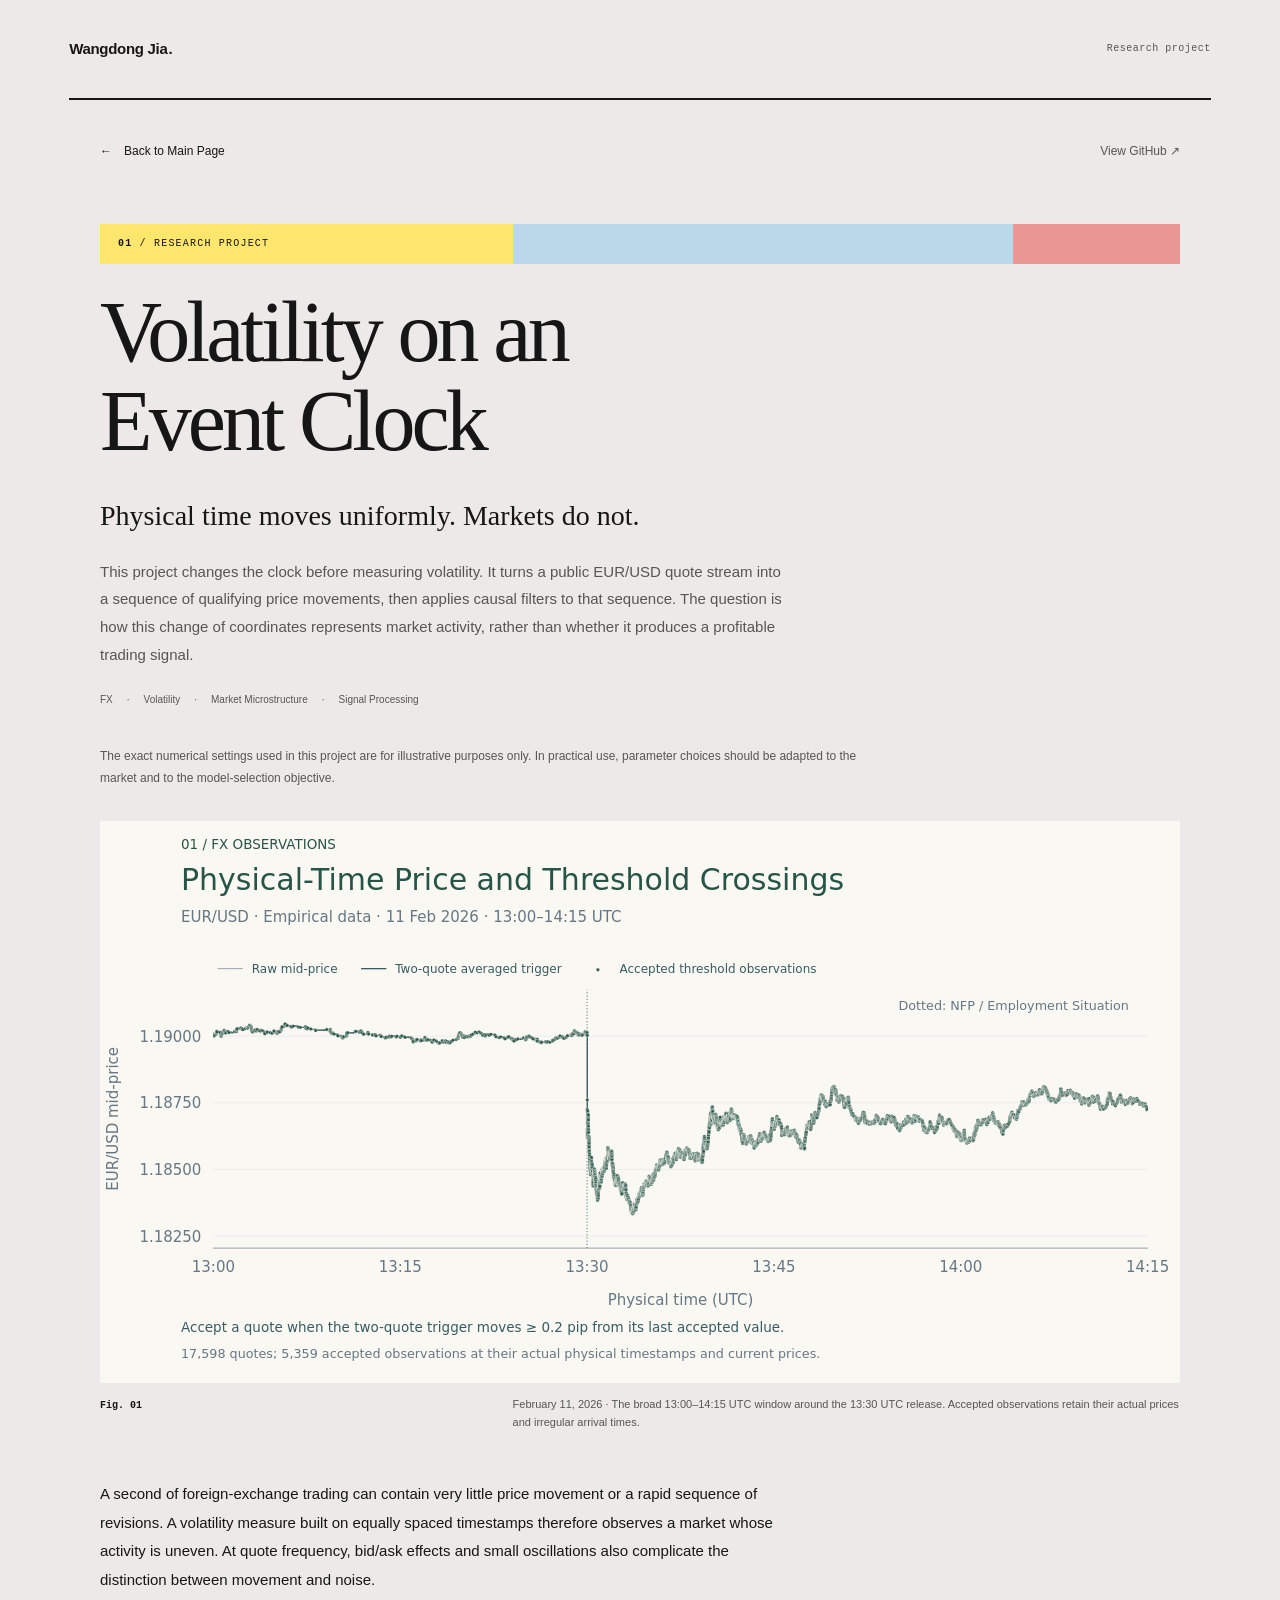
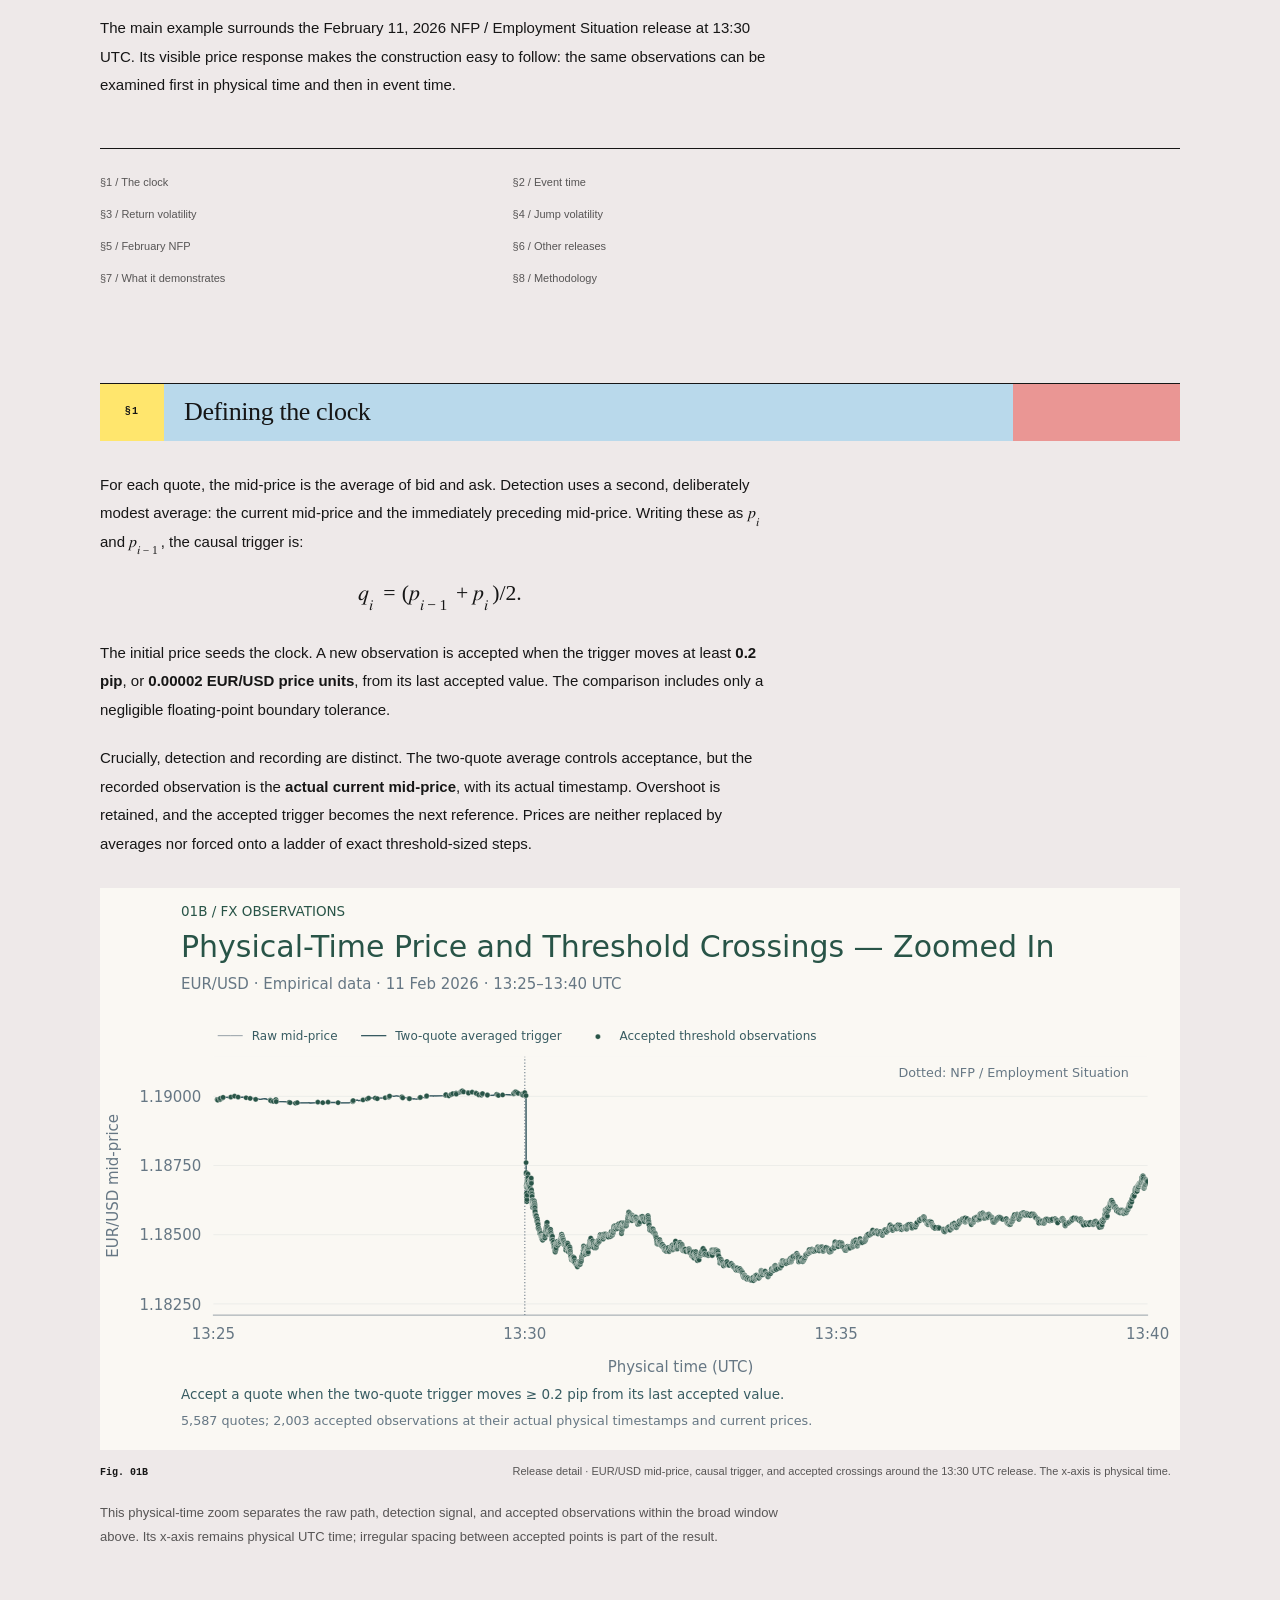
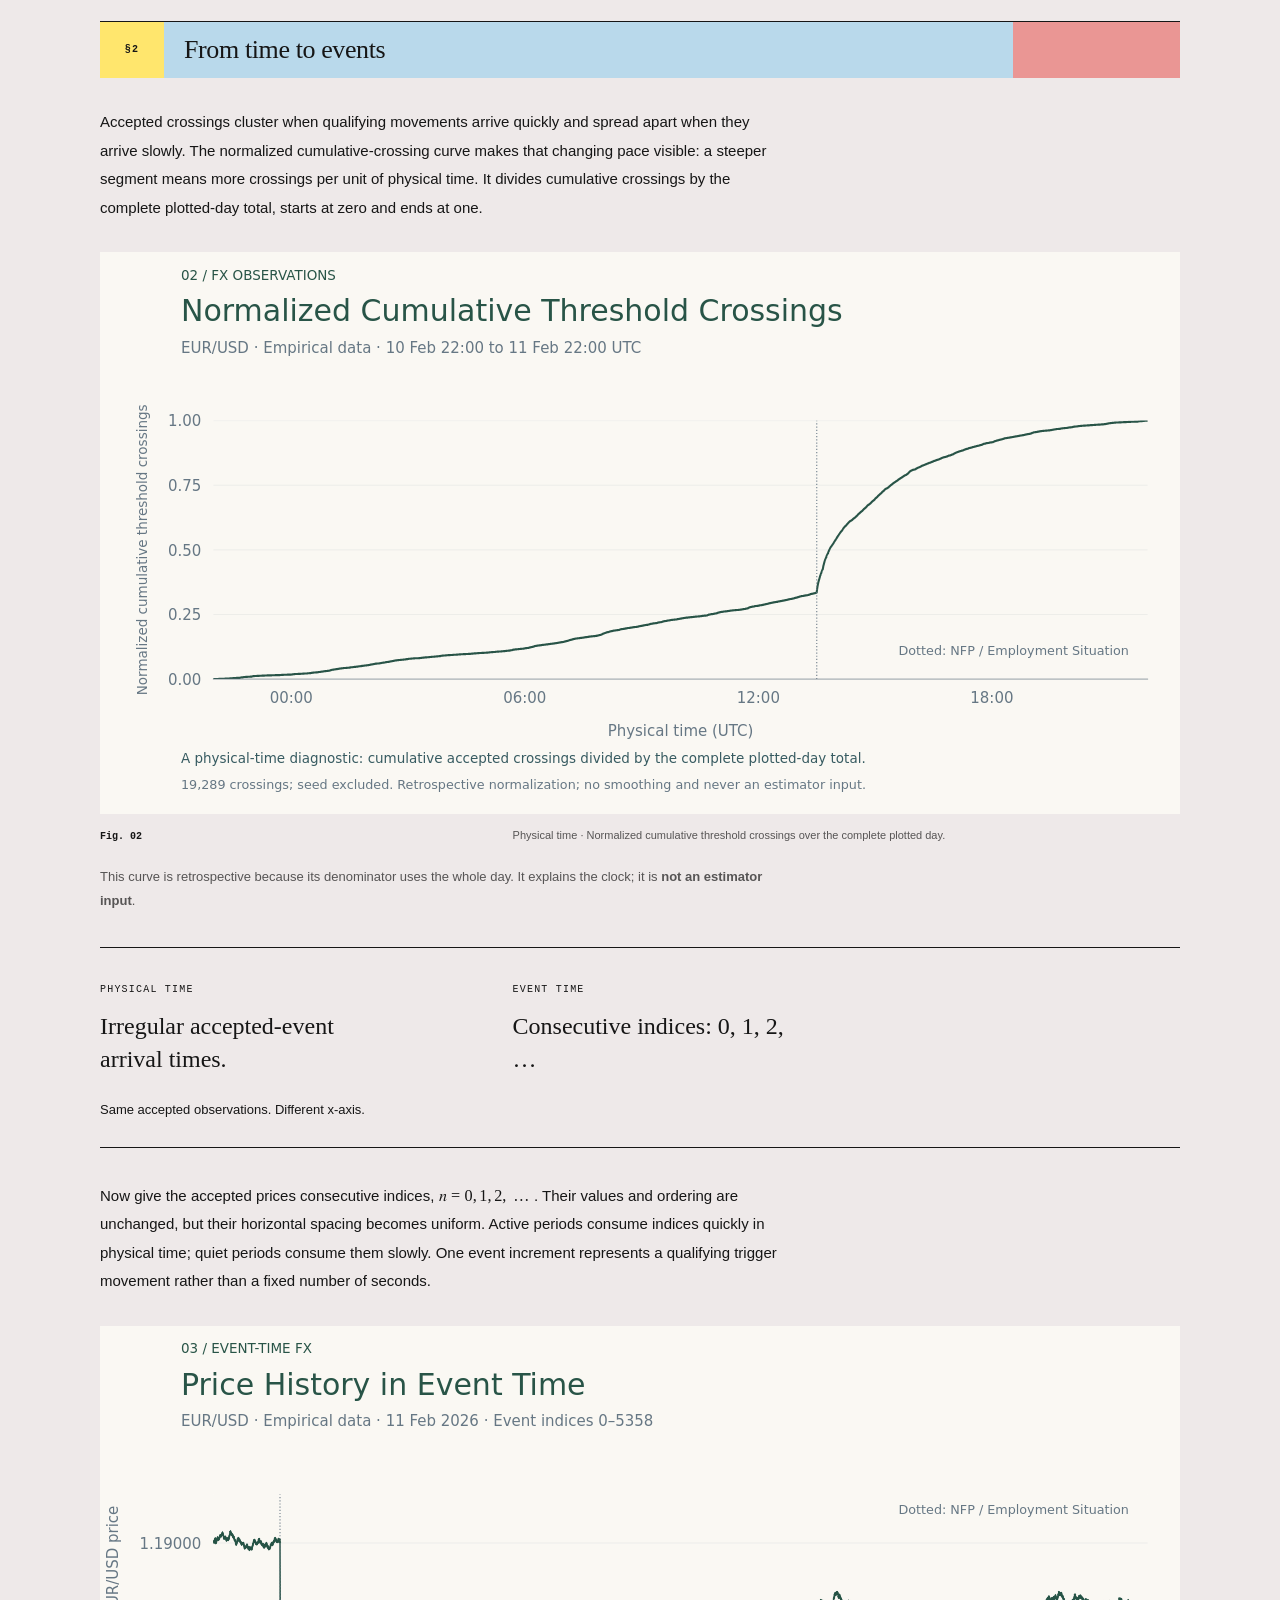
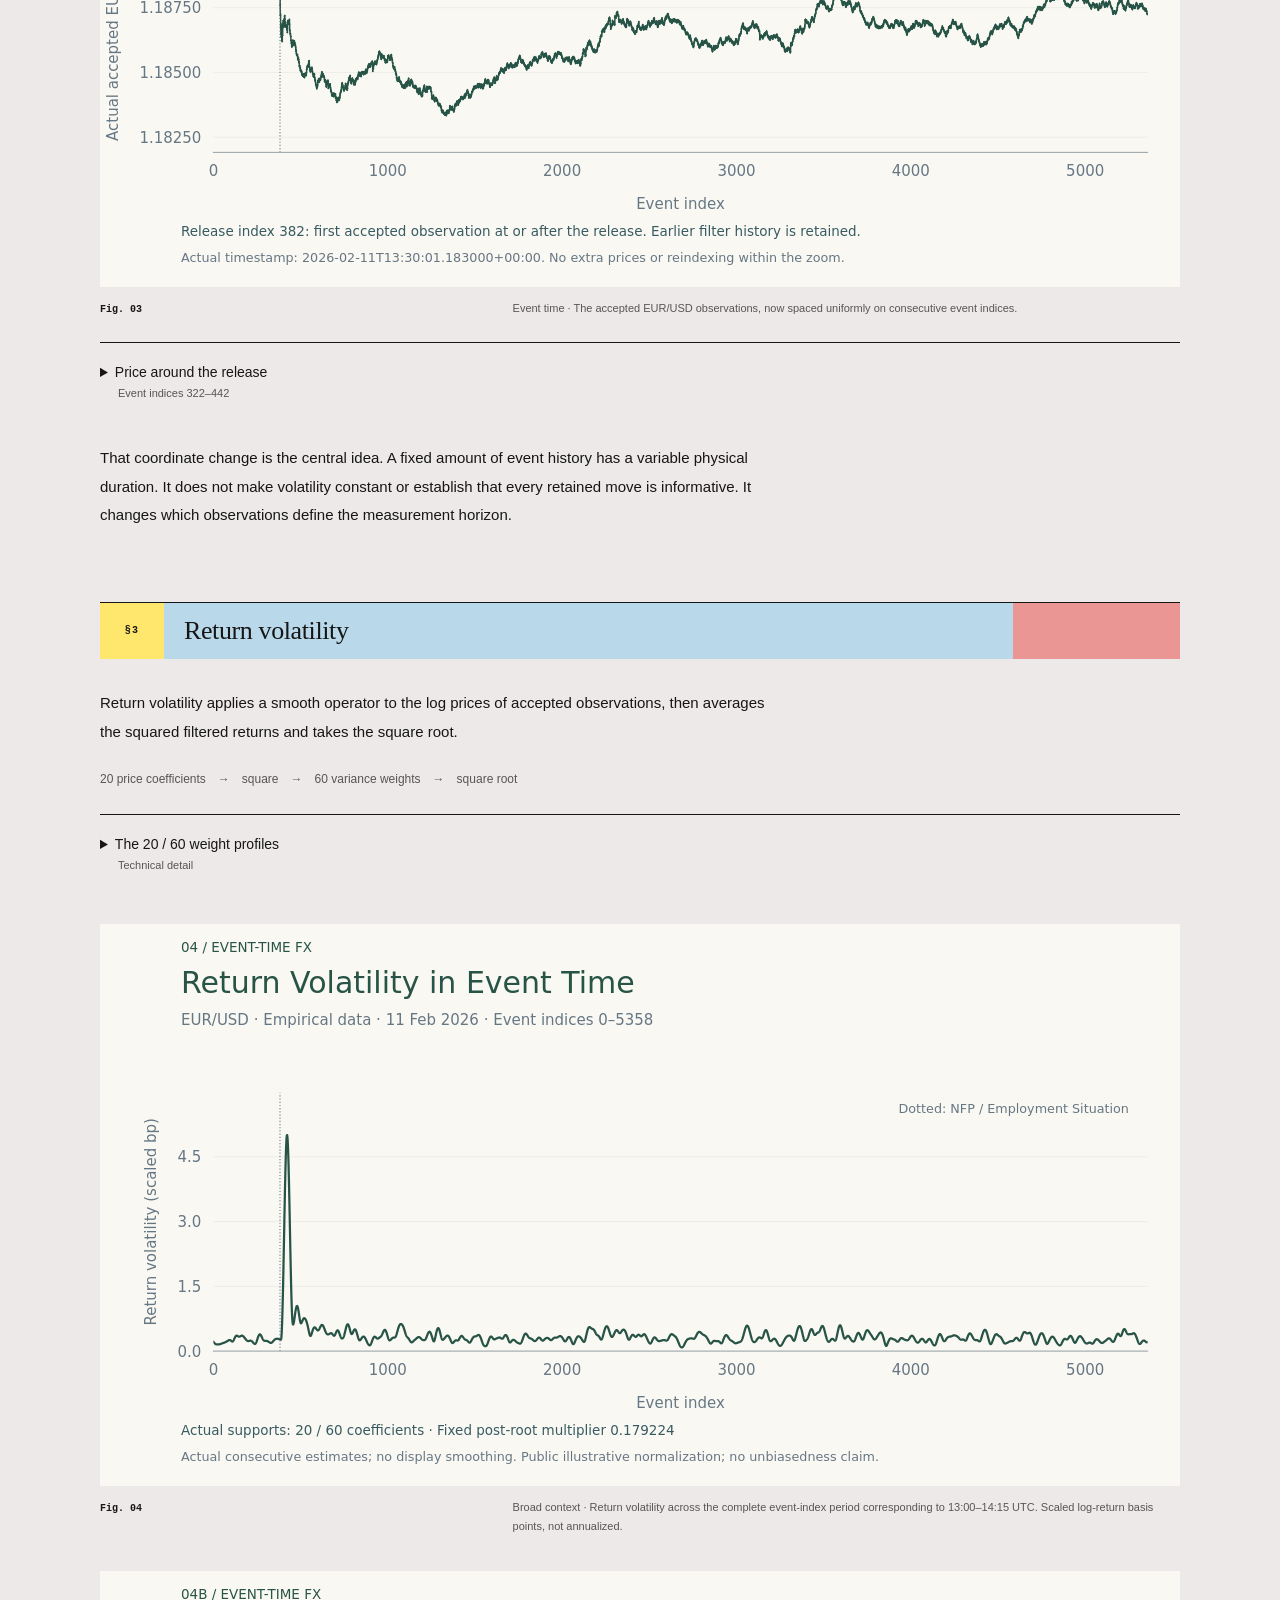
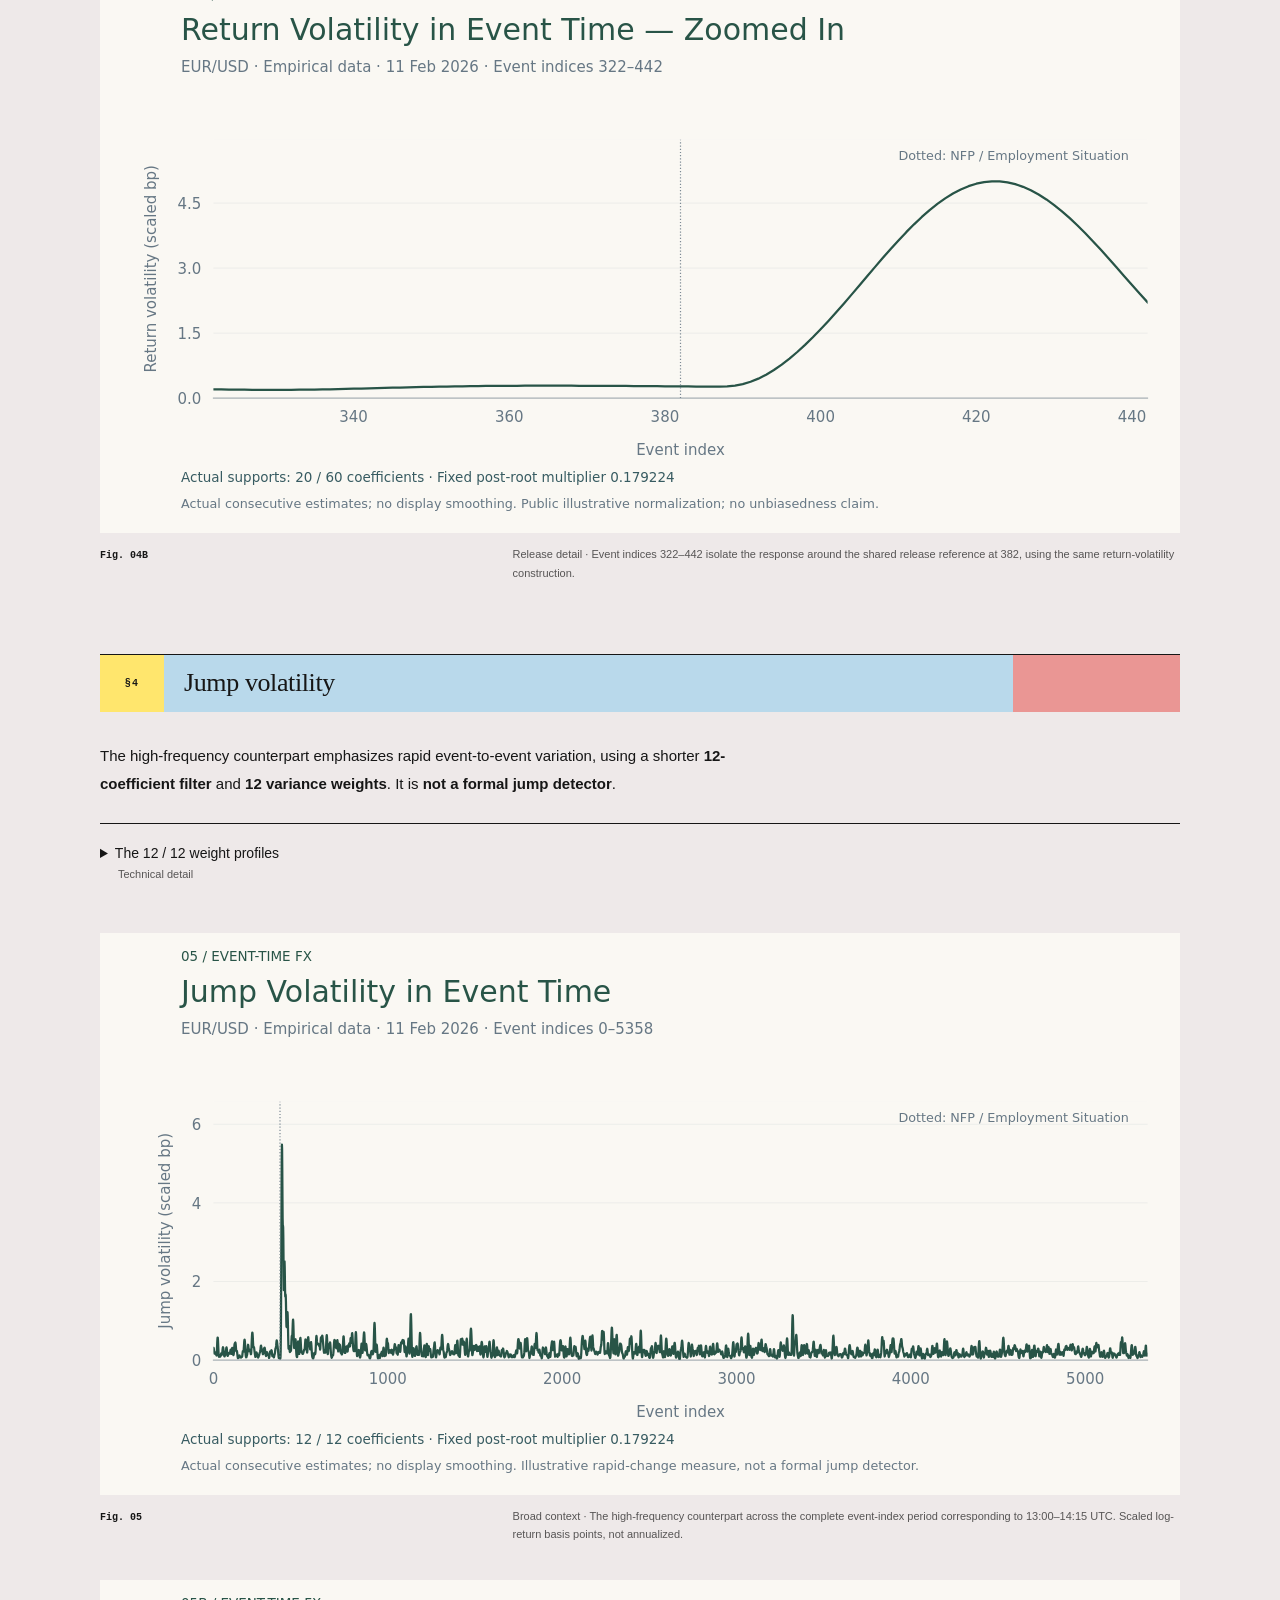
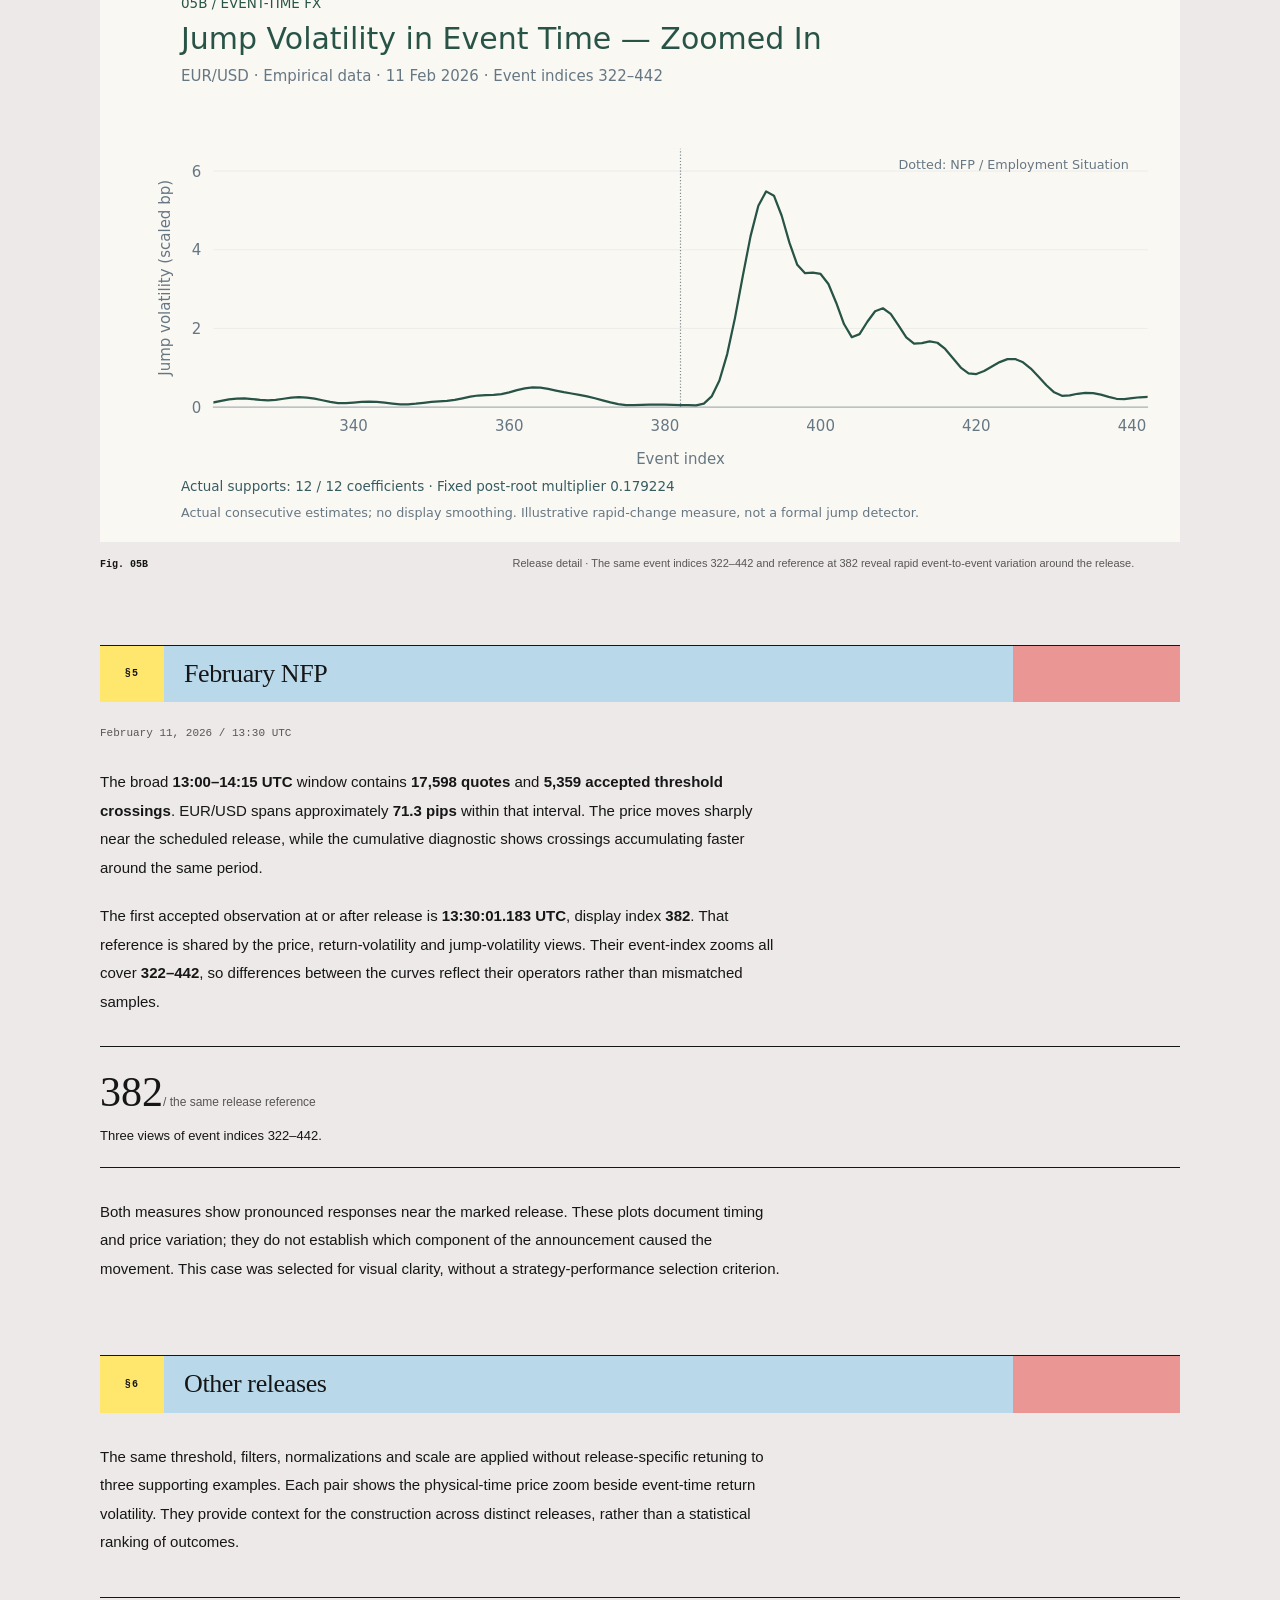
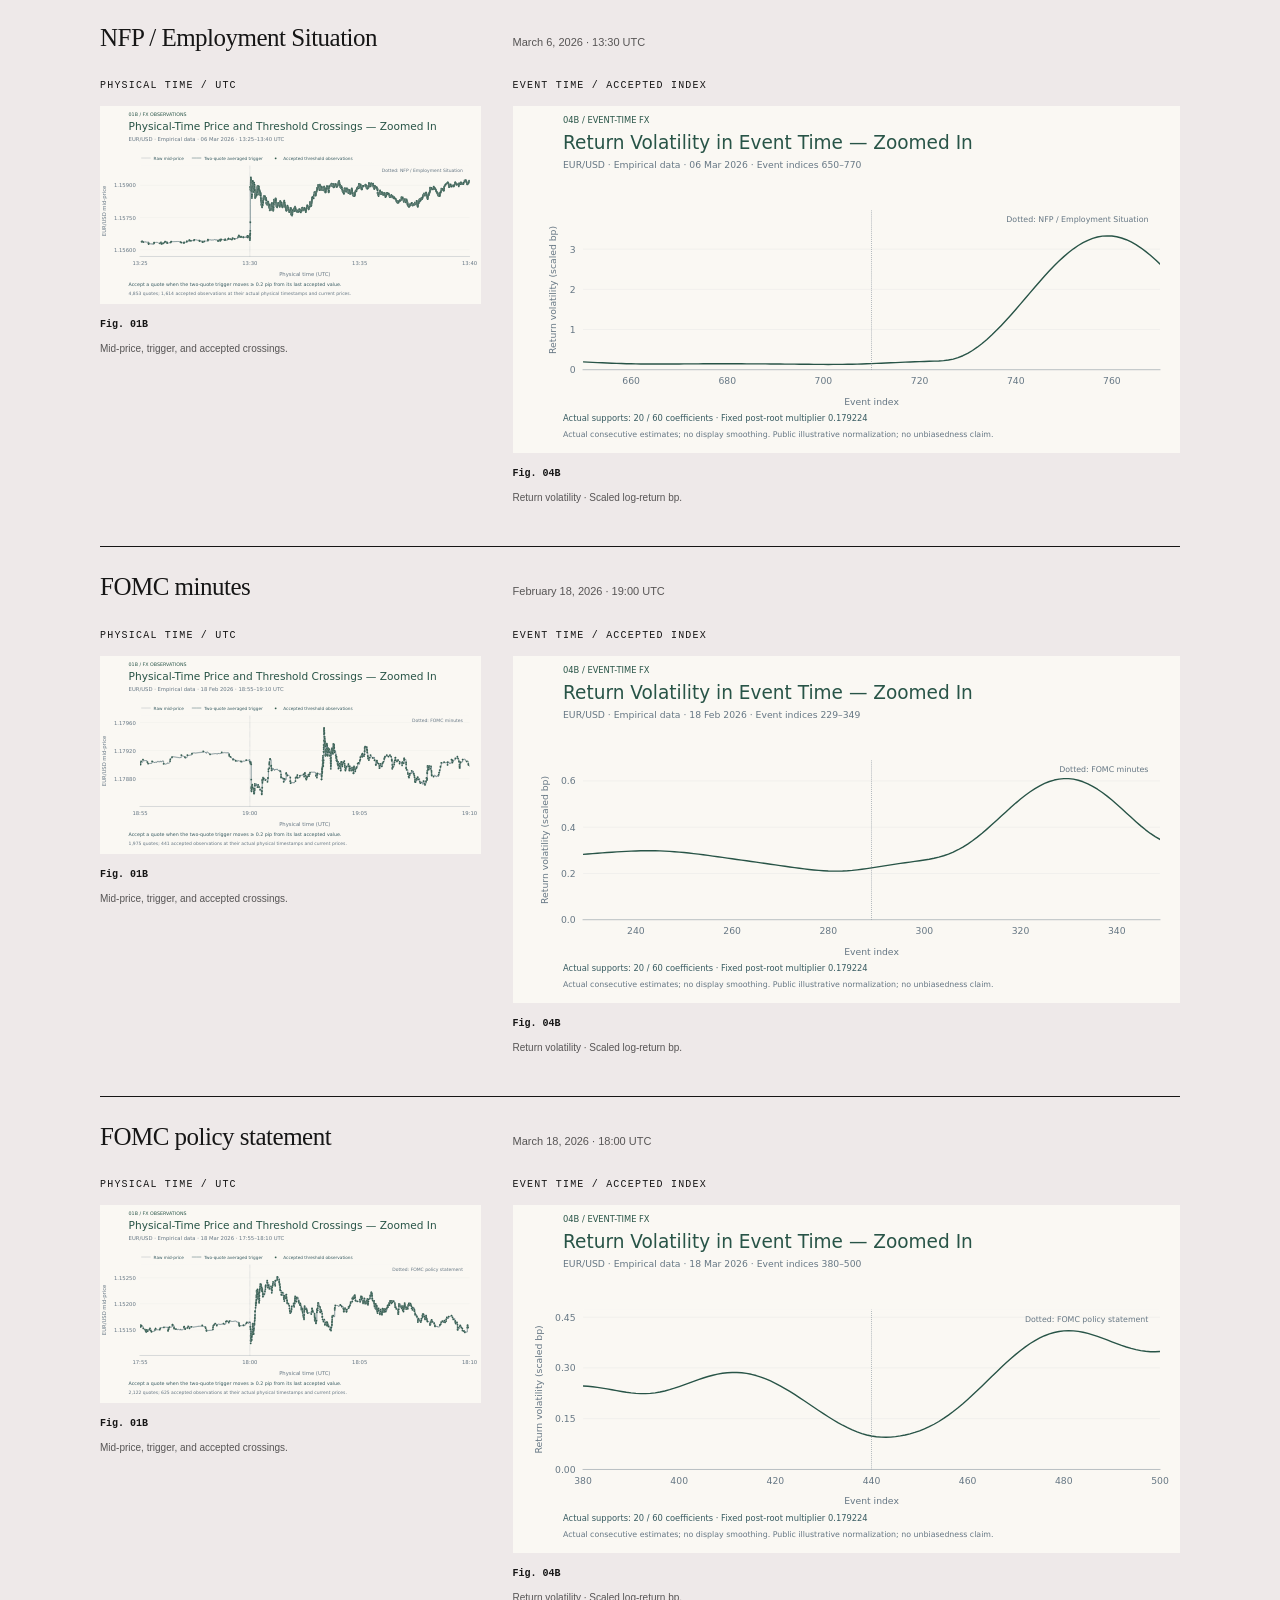
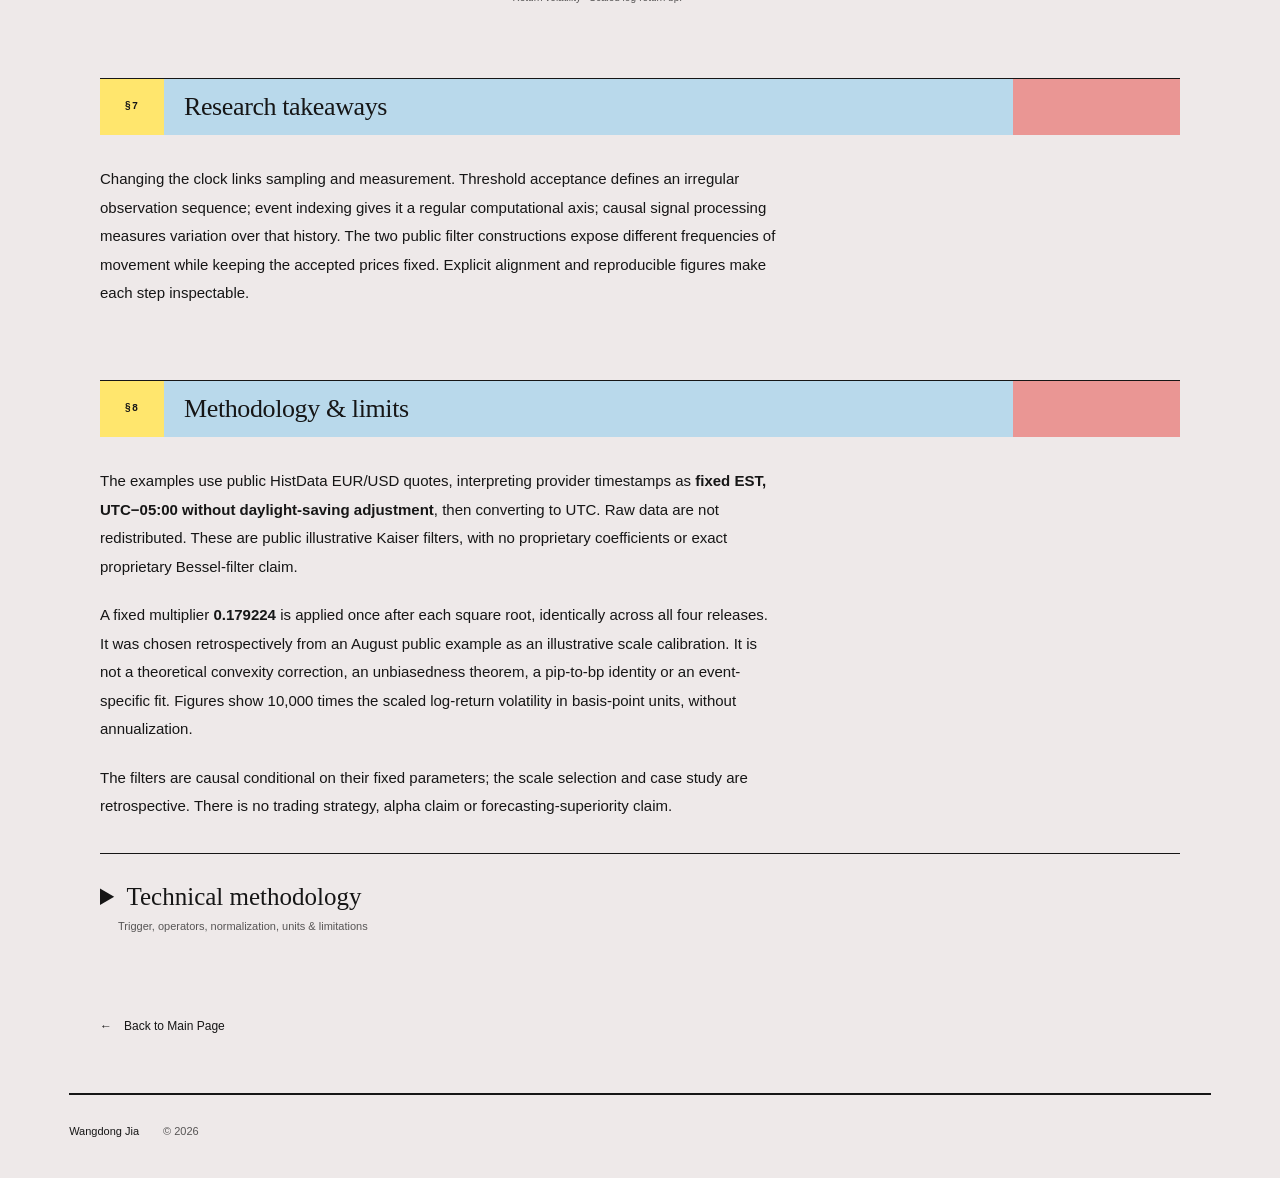
==== commit a54caadf: "Update volatility methodology presentation" ====
--- a/projects/event-time-volatility/index.html
+++ b/projects/event-time-volatility/index.html
@@ -1,4 +1,4 @@
-<!DOCTYPE html><html lang="en"><head><meta charset="UTF-8"><meta name="viewport" content="width=device-width, initial-scale=1"><meta name="description" content="A quantitative research case study of EUR/USD event time and volatility, using threshold crossings and causal filters around economic releases."><link rel="canonical" href="https://wangdong-jia.github.io/projects/event-time-volatility/"><link rel="icon" type="image/svg+xml" href="/favicon.svg"><meta property="og:type" content="article"><meta property="og:url" content="https://wangdong-jia.github.io/projects/event-time-volatility/"><meta property="og:title" content="Volatility on an Event Clock | Wangdong Jia"><meta property="og:description" content="A quantitative research case study of EUR/USD event time and volatility, using threshold crossings and causal filters around economic releases."><title>Volatility on an Event Clock | Wangdong Jia</title><link rel="stylesheet" href="/_astro/projects.D0rLAK2f.css"></head><body><a class="skip-link" href="#main-content">Skip to content</a><header class="site-header container"><span class="wordmark">Wangdong Jia<span class="wordmark-dot" aria-hidden="true">.</span></span><span class="header-note">Research project</span></header><main id="main-content" tabindex="-1"><article class="project-page container"><div class="project-topline"><a class="back-link" href="/"><span aria-hidden="true">←</span> Back to Main Page</a><a class="secondary-link" href="https://github.com/wangdong-jia/event-time-volatility">View GitHub <span aria-hidden="true">↗</span></a></div><header class="project-header"><p class="section-label"><span>01</span><span aria-hidden="true"> / </span>Research project</p><h1>Volatility on an Event Clock</h1><p class="project-deck">Physical time moves uniformly. Markets do not.</p><p class="project-intro">This project changes the clock before measuring volatility. It turns a public EUR/USD quote stream into a sequence of qualifying price movements, then applies causal filters to that sequence. The question is how this change of coordinates represents market activity, rather than whether it produces a profitable trading signal.</p><ul class="project-tags" aria-label="Project topics"><li>FX</li><li>Volatility</li><li>Market Microstructure</li><li>Signal Processing</li></ul></header><aside class="project-disclaimer" aria-label="Illustrative numerical settings"><p>The exact numerical settings used in this project are for illustrative purposes only. In practical use, parameter choices should be adapted to the market and to the model-selection objective.</p></aside><figure id="physical-time-broad" class="research-figure"><div class="figure-image"><img src="/projects/event-time-volatility/main-case/figure_01_physical_price_threshold.svg" alt="EUR/USD mid-price, two-quote trigger and accepted crossings around the February NFP release" width="3600" height="1872" loading="eager" decoding="async"></div><figcaption><span class="figure-number">Fig. 01</span><span class="figure-caption-copy">February 11, 2026 · The broad 13:00–14:15 UTC window around the 13:30 UTC release. Accepted observations retain their actual prices and irregular arrival times.</span></figcaption></figure><div class="project-body"><div class="case-opening prose"><p>A second of foreign-exchange trading can contain very little price movement or a rapid sequence of revisions. A volatility measure built on equally spaced timestamps therefore observes a market whose activity is uneven. At quote frequency, bid/ask effects and small oscillations also complicate the distinction between movement and noise.</p><p>The main example surrounds the February 11, 2026 NFP / Employment Situation release at 13:30 UTC. Its visible price response makes the construction easy to follow: the same observations can be examined first in physical time and then in event time.</p></div><nav class="case-navigation" aria-label="Case study sections"><a href="#define-the-clock">§1 / The clock</a><a href="#event-time">§2 / Event time</a><a href="#return-volatility">§3 / Return volatility</a><a href="#jump-volatility">§4 / Jump volatility</a><a href="#february-nfp">§5 / February NFP</a><a href="#different-releases">§6 / Other releases</a><a href="#demonstrates">§7 / What it demonstrates</a><a href="#methodology">§8 / Methodology</a></nav><section class="research-section" aria-labelledby="define-the-clock"><header class="research-section-heading"><span class="research-section-number" aria-hidden="true">§1</span><h2 id="define-the-clock">Defining the clock</h2></header><div class="research-section-content"><div class="prose"><p>For each quote, the mid-price is the average of bid and ask. Detection uses a second, deliberately modest average: the current mid-price and the immediately preceding mid-price. Writing these as <span class="inline-math"><span class="katex"><math xmlns="http://www.w3.org/1998/Math/MathML"><semantics><mrow><msub><mi>p</mi><mi>i</mi></msub></mrow><annotation encoding="application/x-tex">p_i</annotation></semantics></math></span></span> and <span class="inline-math"><span class="katex"><math xmlns="http://www.w3.org/1998/Math/MathML"><semantics><mrow><msub><mi>p</mi><mrow><mi>i</mi><mo>−</mo><mn>1</mn></mrow></msub></mrow><annotation encoding="application/x-tex">p_{i-1}</annotation></semantics></math></span></span>, the causal trigger is:</p><div class="equation" tabindex="0" role="region" aria-label="Equation"><span class="katex"><math xmlns="http://www.w3.org/1998/Math/MathML" display="block"><semantics><mrow><msub><mi>q</mi><mi>i</mi></msub><mo>=</mo><mo stretchy="false">(</mo><msub><mi>p</mi><mrow><mi>i</mi><mo>−</mo><mn>1</mn></mrow></msub><mo>+</mo><msub><mi>p</mi><mi>i</mi></msub><mo stretchy="false">)</mo><mi mathvariant="normal">/</mi><mn>2.</mn></mrow><annotation encoding="application/x-tex">q_i = (p_{i-1}+p_i)/2.</annotation></semantics></math></span></div><p>The initial price seeds the clock. A new observation is accepted when the trigger moves at least <strong>0.2 pip</strong>, or <strong>0.00002 EUR/USD price units</strong>, from its last accepted value. The comparison includes only a negligible floating-point boundary tolerance.</p><p>Crucially, detection and recording are distinct. The two-quote average controls acceptance, but the recorded observation is the <strong>actual current mid-price</strong>, with its actual timestamp. Overshoot is retained, and the accepted trigger becomes the next reference. Prices are neither replaced by averages nor forced onto a ladder of exact threshold-sized steps.</p></div><figure id="physical-time-zoom" class="research-figure"><div class="figure-image"><img src="/projects/event-time-volatility/main-case/figure_01b_physical_price_threshold_zoom.svg" alt="The same physical-time price and threshold construction, zoomed around the release" width="3600" height="1872" loading="lazy" decoding="async"></div><figcaption><span class="figure-number">Fig. 01B</span><span class="figure-caption-copy">Release detail · EUR/USD mid-price, causal trigger, and accepted crossings around the 13:30 UTC release. The x-axis is physical time.</span></figcaption></figure><p class="figure-context">This physical-time zoom separates the raw path, detection signal, and accepted observations within the broad window above. Its x-axis remains physical UTC time; irregular spacing between accepted points is part of the result.</p></div></section><section class="research-section" aria-labelledby="event-time"><header class="research-section-heading"><span class="research-section-number" aria-hidden="true">§2</span><h2 id="event-time">From time to events</h2></header><div class="research-section-content"><div class="prose"><p>Accepted crossings cluster when qualifying movements arrive quickly and spread apart when they arrive slowly. The normalized cumulative-crossing curve makes that changing pace visible: a steeper segment means more crossings per unit of physical time. It divides cumulative crossings by the complete plotted-day total, starts at zero and ends at one.</p></div><figure class="research-figure"><div class="figure-image"><img src="/projects/event-time-volatility/main-case/figure_02_normalized_cumulative_crossings.svg" alt="Normalized cumulative threshold crossings over the full physical-time day" width="3600" height="1872" loading="lazy" decoding="async"></div><figcaption><span class="figure-number">Fig. 02</span><span class="figure-caption-copy">Physical time · Normalized cumulative threshold crossings over the complete plotted day.</span></figcaption></figure><p class="figure-context">This curve is retrospective because its denominator uses the whole day. It explains the clock; it is <strong>not an estimator input</strong>.</p><div class="axis-comparison" aria-label="The same observations under two clocks"><div><span class="section-label">Physical time</span><p>Irregular accepted-event arrival times.</p></div><div><span class="section-label">Event time</span><p>Consecutive indices: 0, 1, 2, …</p></div><p class="axis-takeaway">Same accepted observations. Different x-axis.</p></div><div class="prose"><p>Now give the accepted prices consecutive indices, <span class="inline-math"><span class="katex"><math xmlns="http://www.w3.org/1998/Math/MathML"><semantics><mrow><mi>n</mi><mo>=</mo><mn>0</mn><mo separator="true">,</mo><mn>1</mn><mo separator="true">,</mo><mn>2</mn><mo separator="true">,</mo><mo>…</mo></mrow><annotation encoding="application/x-tex">n = 0, 1, 2, \ldots</annotation></semantics></math></span></span>. Their values and ordering are unchanged, but their horizontal spacing becomes uniform. Active periods consume indices quickly in physical time; quiet periods consume them slowly. One event increment represents a qualifying trigger movement rather than a fixed number of seconds.</p></div><figure class="research-figure"><div class="figure-image"><img src="/projects/event-time-volatility/main-case/figure_03_event_time_price.svg" alt="The accepted EUR/USD price history on consecutive event indices" width="3600" height="1872" loading="lazy" decoding="async"></div><figcaption><span class="figure-number">Fig. 03</span><span class="figure-caption-copy">Event time · The accepted EUR/USD observations, now spaced uniformly on consecutive event indices.</span></figcaption></figure><details class="figure-disclosure" id="event-price-detail"><summary>Price around the release <span>Event indices 322–442</span></summary><figure id="event-price-zoom" class="research-figure"><div class="figure-image"><img src="/projects/event-time-volatility/main-case/figure_03b_event_time_price_zoom.svg" alt="Accepted event prices around the release, using the shared event-index zoom" width="3600" height="1872" loading="lazy" decoding="async"></div><figcaption><span class="figure-number">Fig. 03B</span><span class="figure-caption-copy">The shared event-index zoom. The first accepted observation at or after the release is display index 382.</span></figcaption></figure></details><div class="prose"><p>That coordinate change is the central idea. A fixed amount of event history has a variable physical duration. It does not make volatility constant or establish that every retained move is informative. It changes which observations define the measurement horizon.</p></div></div></section><section class="research-section" aria-labelledby="return-volatility"><header class="research-section-heading"><span class="research-section-number" aria-hidden="true">§3</span><h2 id="return-volatility">Return volatility</h2></header><div class="research-section-content"><div class="prose"><p>Let <span class="inline-math"><span class="katex"><math xmlns="http://www.w3.org/1998/Math/MathML"><semantics><mrow><msub><mi>X</mi><mi>n</mi></msub><mo>=</mo><mi>log</mi><mo>⁡</mo><mo stretchy="false">(</mo><msub><mi>P</mi><mi>n</mi></msub><mo stretchy="false">)</mo></mrow><annotation encoding="application/x-tex">X_n = \log(P_n)</annotation></semantics></math></span></span>, where <span class="inline-math"><span class="katex"><math xmlns="http://www.w3.org/1998/Math/MathML"><semantics><mrow><msub><mi>P</mi><mi>n</mi></msub></mrow><annotation encoding="application/x-tex">P_n</annotation></semantics></math></span></span> is the accepted price. A smooth return operator distributes weight across <strong>20 event prices</strong>:</p><div class="equation" tabindex="0" role="region" aria-label="Equation"><span class="katex"><math xmlns="http://www.w3.org/1998/Math/MathML" display="block"><semantics><mrow><msub><mi>R</mi><mi>n</mi></msub><mo>=</mo><munderover><mo>∑</mo><mrow><mi>j</mi><mo>=</mo><mn>0</mn></mrow><mn>19</mn></munderover><msub><mi>h</mi><mi>j</mi></msub><msub><mi>X</mi><mrow><mi>n</mi><mo>−</mo><mi>j</mi></mrow></msub><mi mathvariant="normal">.</mi></mrow><annotation encoding="application/x-tex">R_n=\sum_{j=0}^{19}h_jX_{n-j}.</annotation></semantics></math></span></div><p>Recent and older prices receive opposite signs. Small edge weights and two smooth lobes replace a hard two-endpoint difference with a distributed return measurement. The public Kaiser-derived kernel is approximately zero-sum and oriented so a rising log-price trend produces a positive response.</p><p>The squared filtered returns are then averaged with <strong>60 nonnegative Kaiser weights</strong>, summing to one, and square-rooted.</p></div><p class="method-sequence">20 price coefficients <span aria-hidden="true">→</span> square <span aria-hidden="true">→</span> 60 variance weights <span aria-hidden="true">→</span> square root</p><div class="volatility-views"><figure id="return-volatility-broad" class="research-figure"><div class="figure-image"><img src="/projects/event-time-volatility/main-case/figure_04_event_time_return_volatility.svg" alt="Return volatility across the broad event-index period" width="3600" height="1872" loading="lazy" decoding="async"></div><figcaption><span class="figure-number">Fig. 04</span><span class="figure-caption-copy">Broad context · Return volatility across the complete event-index period corresponding to 13:00–14:15 UTC. Scaled log-return basis points, not annualized.</span></figcaption></figure><figure id="return-volatility-zoom" class="research-figure"><div class="figure-image"><img src="/projects/event-time-volatility/main-case/figure_04b_event_time_return_volatility_zoom.svg" alt="Return volatility around the February release on the shared event-index zoom" width="3600" height="1872" loading="lazy" decoding="async"></div><figcaption><span class="figure-number">Fig. 04B</span><span class="figure-caption-copy">Release detail · Event indices 322–442 isolate the response around the shared release reference at 382, using the same return-volatility construction.</span></figcaption></figure></div><details class="figure-disclosure"><summary>The 20 / 60 weight profiles <span>Technical detail</span></summary><figure class="research-figure"><div class="figure-image"><img src="/projects/event-time-volatility/global/figure_06_return_volatility_weights.svg" alt="Actual 20-coefficient return kernel and 60-weight variance profile" width="3600" height="1728" loading="lazy" decoding="async"></div><figcaption><span class="figure-number">Fig. 06</span><span class="figure-caption-copy">Actual 20-coefficient return kernel and 60-weight variance profile</span></figcaption></figure><div class="prose"><div class="equation" tabindex="0" role="region" aria-label="Equation"><span class="katex"><math xmlns="http://www.w3.org/1998/Math/MathML" display="block"><semantics><mrow><msubsup><mi>V</mi><mi>n</mi><mi>R</mi></msubsup><mo>=</mo><munderover><mo>∑</mo><mrow><mi>j</mi><mo>=</mo><mn>0</mn></mrow><mn>59</mn></munderover><msubsup><mi>w</mi><mi>j</mi><mi>R</mi></msubsup><msubsup><mi>R</mi><mrow><mi>n</mi><mo>−</mo><mi>j</mi></mrow><mn>2</mn></msubsup></mrow><annotation encoding="application/x-tex">V^R_n=\sum_{j=0}^{59}w^R_jR_{n-j}^{2}</annotation></semantics></math></span></div><div class="equation" tabindex="0" role="region" aria-label="Equation"><span class="katex"><math xmlns="http://www.w3.org/1998/Math/MathML" display="block"><semantics><mrow><msubsup><mi>σ</mi><mrow><mi>n</mi><mo separator="true">,</mo><mrow><mi mathvariant="normal">u</mi><mi mathvariant="normal">n</mi><mi mathvariant="normal">s</mi><mi mathvariant="normal">c</mi><mi mathvariant="normal">a</mi><mi mathvariant="normal">l</mi><mi mathvariant="normal">e</mi><mi mathvariant="normal">d</mi></mrow></mrow><mi>R</mi></msubsup><mo>=</mo><msqrt><msubsup><mi>V</mi><mi>n</mi><mi>R</mi></msubsup></msqrt><mi mathvariant="normal">.</mi></mrow><annotation encoding="application/x-tex">\sigma^R_{n,\mathrm{unscaled}}=\sqrt{V^R_n}.</annotation></semantics></math></span></div><p>The first kernel has random-walk variance gain <strong>24</strong>. Its <strong>20-coefficient support</strong> and <strong>24-increment normalization target</strong> are different quantities. This normalization matches an independent-increment reference scale; it does not make the estimator unbiased in empirical markets. All weights act on current or past observations, although smooth trailing weights introduce lag.</p></div></details></div></section><section class="research-section" aria-labelledby="jump-volatility"><header class="research-section-heading"><span class="research-section-number" aria-hidden="true">§4</span><h2 id="jump-volatility">Jump volatility</h2></header><div class="research-section-content"><div class="prose"><p>A second measure emphasizes rapid event-to-event variation. Its first stage uses <strong>12 coefficients</strong> with alternating signs inside a symmetric Kaiser envelope.</p></div><div class="alternating-signs" aria-label="Alternating positive and negative weights"><span aria-hidden="true">+ − + − + − + − + − + −</span><p>Alternating signs. A smooth Kaiser amplitude envelope.</p></div><div class="prose"><p>The kernel is scaled to the same random-walk gain of 24. Squared outputs are averaged with <strong>12 nonnegative, unit-sum Kaiser weights</strong>, then square-rooted.</p><p>“Jump volatility” is an illustrative high-frequency measure designed to emphasize rapid event-to-event variation. It can respond to abrupt movement, rapid oscillation and microstructure effects. It is <strong>not a formal detector</strong> or decomposition of continuous versus discontinuous price moves. Its different spectral weights and shorter averaging history explain why it need not trace the return-volatility curve.</p></div><div class="volatility-views"><figure id="jump-volatility-broad" class="research-figure"><div class="figure-image"><img src="/projects/event-time-volatility/main-case/figure_05_event_time_jump_volatility.svg" alt="Jump volatility across the same broad event-index period" width="3600" height="1872" loading="lazy" decoding="async"></div><figcaption><span class="figure-number">Fig. 05</span><span class="figure-caption-copy">Broad context · The high-frequency counterpart across the complete event-index period corresponding to 13:00–14:15 UTC. Scaled log-return basis points, not annualized.</span></figcaption></figure><figure id="jump-volatility-zoom" class="research-figure"><div class="figure-image"><img src="/projects/event-time-volatility/main-case/figure_05b_event_time_jump_volatility_zoom.svg" alt="Jump volatility over exactly the same event-index zoom" width="3600" height="1872" loading="lazy" decoding="async"></div><figcaption><span class="figure-number">Fig. 05B</span><span class="figure-caption-copy">Release detail · The same event indices 322–442 and reference at 382 reveal rapid event-to-event variation around the release.</span></figcaption></figure></div><details class="figure-disclosure"><summary>The 12 / 12 weight profiles <span>Technical detail</span></summary><figure class="research-figure"><div class="figure-image"><img src="/projects/event-time-volatility/global/figure_07_jump_volatility_weights.svg" alt="Actual alternating-sign jump kernel and its 12-weight variance profile" width="3600" height="1728" loading="lazy" decoding="async"></div><figcaption><span class="figure-number">Fig. 07</span><span class="figure-caption-copy">Actual alternating-sign jump kernel and its 12-weight variance profile</span></figcaption></figure><div class="equation" tabindex="0" role="region" aria-label="Equation"><span class="katex"><math xmlns="http://www.w3.org/1998/Math/MathML" display="block"><semantics><mrow><msub><mi>J</mi><mi>n</mi></msub><mo>=</mo><munderover><mo>∑</mo><mrow><mi>j</mi><mo>=</mo><mn>0</mn></mrow><mn>11</mn></munderover><msub><mi>g</mi><mi>j</mi></msub><msub><mi>X</mi><mrow><mi>n</mi><mo>−</mo><mi>j</mi></mrow></msub></mrow><annotation encoding="application/x-tex">J_n=\sum_{j=0}^{11}g_jX_{n-j}</annotation></semantics></math></span></div><div class="equation" tabindex="0" role="region" aria-label="Equation"><span class="katex"><math xmlns="http://www.w3.org/1998/Math/MathML" display="block"><semantics><mrow><msub><mi>g</mi><mrow><mn>0</mn><mo separator="true">,</mo><mi>j</mi></mrow></msub><mo>=</mo><mo stretchy="false">(</mo><mo>−</mo><mn>1</mn><msup><mo stretchy="false">)</mo><mi>j</mi></msup><msub><mrow><mi mathvariant="normal">Kaiser</mi><mo>⁡</mo></mrow><mn>12</mn></msub><mo stretchy="false">(</mo><mi>j</mi><mo separator="true">;</mo><mn>8</mn><mo stretchy="false">)</mo><mi mathvariant="normal">.</mi></mrow><annotation encoding="application/x-tex">g_{0,j}=(-1)^j\operatorname{Kaiser}_{12}(j;8).</annotation></semantics></math></span></div></details></div></section><section class="research-section" aria-labelledby="february-nfp"><header class="research-section-heading"><span class="research-section-number" aria-hidden="true">§5</span><h2 id="february-nfp">February NFP</h2></header><div class="research-section-content"><p class="section-kicker">February 11, 2026 / 13:30 UTC</p><div class="prose"><p>The broad <strong>13:00–14:15 UTC</strong> window contains <strong>17,598 quotes</strong> and <strong>5,359 accepted threshold crossings</strong>. EUR/USD spans approximately <strong>71.3 pips</strong> within that interval. The price moves sharply near the scheduled release, while the cumulative diagnostic shows crossings accumulating faster around the same period.</p><p>The first accepted observation at or after release is <strong>13:30:01.183 UTC</strong>, display index <strong>382</strong>. That reference is shared by the price, return-volatility and jump-volatility views. Their event-index zooms all cover <strong>322–442</strong>, so differences between the curves reflect their operators rather than mismatched samples.</p></div><aside class="release-alignment" aria-label="Shared release alignment"><p class="alignment-value">382<span> / the same release reference</span></p><p>Three views of event indices 322–442.</p></aside><div class="prose"><p>Both measures show pronounced responses near the marked release. These plots document timing and price variation; they do not establish which component of the announcement caused the movement. This case was selected for visual clarity, without a strategy-performance selection criterion.</p></div></div></section><section class="research-section" aria-labelledby="different-releases"><header class="research-section-heading"><span class="research-section-number" aria-hidden="true">§6</span><h2 id="different-releases">Other releases</h2></header><div class="research-section-content"><div class="prose"><p>The same threshold, filters, normalizations and scale are applied without release-specific retuning to three supporting examples. Each pair shows the physical-time price zoom beside event-time return volatility. They provide context for the construction across distinct releases, rather than a statistical ranking of outcomes.</p></div><div class="release-comparisons"><section class="release-pair" aria-label="March 6, 2026 — NFP / Employment Situation"><header><h3>NFP / Employment Situation</h3><p>March 6, 2026 · 13:30 UTC</p></header><div class="release-figures"><div><p class="section-label">Physical time / UTC</p><figure class="research-figure research-figure--compact"><div class="figure-image"><img src="/projects/event-time-volatility/supporting-events/nfp-2026-03-06-physical.svg" alt="March NFP physical-time price and threshold zoom" width="3600" height="1872" loading="lazy" decoding="async"></div><figcaption><span class="figure-number">Fig. 01B</span><span class="figure-caption-copy">Mid-price, trigger, and accepted crossings.</span></figcaption></figure></div><div><p class="section-label">Event time / accepted index</p><figure class="research-figure research-figure--compact"><div class="figure-image"><img src="/projects/event-time-volatility/supporting-events/nfp-2026-03-06-return-volatility.svg" alt="March NFP event-time return-volatility zoom" width="3600" height="1872" loading="lazy" decoding="async"></div><figcaption><span class="figure-number">Fig. 04B</span><span class="figure-caption-copy">Return volatility · Scaled log-return bp.</span></figcaption></figure></div></div></section><section class="release-pair" aria-label="February 18, 2026 — FOMC minutes"><header><h3>FOMC minutes</h3><p>February 18, 2026 · 19:00 UTC</p></header><div class="release-figures"><div><p class="section-label">Physical time / UTC</p><figure class="research-figure research-figure--compact"><div class="figure-image"><img src="/projects/event-time-volatility/supporting-events/fomc-2026-02-18-physical.svg" alt="February FOMC minutes physical-time price and threshold zoom" width="3600" height="1872" loading="lazy" decoding="async"></div><figcaption><span class="figure-number">Fig. 01B</span><span class="figure-caption-copy">Mid-price, trigger, and accepted crossings.</span></figcaption></figure></div><div><p class="section-label">Event time / accepted index</p><figure class="research-figure research-figure--compact"><div class="figure-image"><img src="/projects/event-time-volatility/supporting-events/fomc-2026-02-18-return-volatility.svg" alt="February FOMC minutes event-time return-volatility zoom" width="3600" height="1872" loading="lazy" decoding="async"></div><figcaption><span class="figure-number">Fig. 04B</span><span class="figure-caption-copy">Return volatility · Scaled log-return bp.</span></figcaption></figure></div></div></section><section class="release-pair" aria-label="March 18, 2026 — FOMC policy statement"><header><h3>FOMC policy statement</h3><p>March 18, 2026 · 18:00 UTC</p></header><div class="release-figures"><div><p class="section-label">Physical time / UTC</p><figure class="research-figure research-figure--compact"><div class="figure-image"><img src="/projects/event-time-volatility/supporting-events/fomc-2026-03-18-physical.svg" alt="March FOMC statement physical-time price and threshold zoom" width="3600" height="1872" loading="lazy" decoding="async"></div><figcaption><span class="figure-number">Fig. 01B</span><span class="figure-caption-copy">Mid-price, trigger, and accepted crossings.</span></figcaption></figure></div><div><p class="section-label">Event time / accepted index</p><figure class="research-figure research-figure--compact"><div class="figure-image"><img src="/projects/event-time-volatility/supporting-events/fomc-2026-03-18-return-volatility.svg" alt="March FOMC statement event-time return-volatility zoom" width="3600" height="1872" loading="lazy" decoding="async"></div><figcaption><span class="figure-number">Fig. 04B</span><span class="figure-caption-copy">Return volatility · Scaled log-return bp.</span></figcaption></figure></div></div></section></div></div></section><section class="research-section" aria-labelledby="demonstrates"><header class="research-section-heading"><span class="research-section-number" aria-hidden="true">§7</span><h2 id="demonstrates">Research takeaways</h2></header><div class="research-section-content"><div class="prose"><p>Changing the clock links sampling and measurement. Threshold acceptance defines an irregular observation sequence; event indexing gives it a regular computational axis; causal signal processing measures variation over that history. The two public filter constructions expose different frequencies of movement while keeping the accepted prices fixed. Explicit alignment and reproducible figures make each step inspectable.</p></div></div></section><section class="research-section" aria-labelledby="methodology"><header class="research-section-heading"><span class="research-section-number" aria-hidden="true">§8</span><h2 id="methodology">Methodology &amp; limits</h2></header><div class="research-section-content"><div class="prose"><p>The examples use public HistData EUR/USD quotes, interpreting provider timestamps as <strong>fixed EST, UTC−05:00 without daylight-saving adjustment</strong>, then converting to UTC. Raw data are not redistributed. These are public illustrative Kaiser filters, with no proprietary coefficients or exact proprietary Bessel-filter claim.</p><p>A fixed multiplier <strong>0.179224</strong> is applied once after each square root, identically across all four releases. It was chosen retrospectively from an August public example as an illustrative scale calibration. It is not a theoretical convexity correction, an unbiasedness theorem, a pip-to-bp identity or an event-specific fit. Figures show 10,000 times the scaled log-return volatility in basis-point units, without annualization.</p><p>The filters are causal conditional on their fixed parameters; the scale selection and case study are retrospective. There is no trading strategy, alpha claim or forecasting-superiority claim.</p></div><details class="technical-disclosure" id="technical-methodology"><summary>Technical methodology <span>Trigger, operators, normalization, units &amp; limitations</span></summary><div class="methodology-content prose"><h3 id="methodology-summary">Methodology summary</h3>
+<!DOCTYPE html><html lang="en"><head><meta charset="UTF-8"><meta name="viewport" content="width=device-width, initial-scale=1"><meta name="description" content="A quantitative research case study of EUR/USD event time and volatility, using threshold crossings and causal filters around economic releases."><link rel="canonical" href="https://wangdong-jia.github.io/projects/event-time-volatility/"><link rel="icon" type="image/svg+xml" href="/favicon.svg"><meta property="og:type" content="article"><meta property="og:url" content="https://wangdong-jia.github.io/projects/event-time-volatility/"><meta property="og:title" content="Volatility on an Event Clock | Wangdong Jia"><meta property="og:description" content="A quantitative research case study of EUR/USD event time and volatility, using threshold crossings and causal filters around economic releases."><title>Volatility on an Event Clock | Wangdong Jia</title><link rel="stylesheet" href="/_astro/projects.D0rLAK2f.css"></head><body><a class="skip-link" href="#main-content">Skip to content</a><header class="site-header container"><span class="wordmark">Wangdong Jia<span class="wordmark-dot" aria-hidden="true">.</span></span><span class="header-note">Research project</span></header><main id="main-content" tabindex="-1"><article class="project-page container"><div class="project-topline"><a class="back-link" href="/"><span aria-hidden="true">←</span> Back to Main Page</a><a class="secondary-link" href="https://github.com/wangdong-jia/event-time-volatility">View GitHub <span aria-hidden="true">↗</span></a></div><header class="project-header"><p class="section-label"><span>01</span><span aria-hidden="true"> / </span>Research project</p><h1>Volatility on an Event Clock</h1><p class="project-deck">Physical time moves uniformly. Markets do not.</p><p class="project-intro">This project changes the clock before measuring volatility. It turns a public EUR/USD quote stream into a sequence of qualifying price movements, then applies causal filters to that sequence. The question is how this change of coordinates represents market activity, rather than whether it produces a profitable trading signal.</p><ul class="project-tags" aria-label="Project topics"><li>FX</li><li>Volatility</li><li>Market Microstructure</li><li>Signal Processing</li></ul></header><aside class="project-disclaimer" aria-label="Illustrative numerical settings"><p>The exact numerical settings used in this project are for illustrative purposes only. In practical use, parameter choices should be adapted to the market and to the model-selection objective.</p></aside><figure id="physical-time-broad" class="research-figure"><div class="figure-image"><img src="/projects/event-time-volatility/main-case/figure_01_physical_price_threshold.svg" alt="EUR/USD mid-price, two-quote trigger and accepted crossings around the February NFP release" width="3600" height="1872" loading="eager" decoding="async"></div><figcaption><span class="figure-number">Fig. 01</span><span class="figure-caption-copy">February 11, 2026 · The broad 13:00–14:15 UTC window around the 13:30 UTC release. Accepted observations retain their actual prices and irregular arrival times.</span></figcaption></figure><div class="project-body"><div class="case-opening prose"><p>A second of foreign-exchange trading can contain very little price movement or a rapid sequence of revisions. A volatility measure built on equally spaced timestamps therefore observes a market whose activity is uneven. At quote frequency, bid/ask effects and small oscillations also complicate the distinction between movement and noise.</p><p>The main example surrounds the February 11, 2026 NFP / Employment Situation release at 13:30 UTC. Its visible price response makes the construction easy to follow: the same observations can be examined first in physical time and then in event time.</p></div><nav class="case-navigation" aria-label="Case study sections"><a href="#define-the-clock">§1 / The clock</a><a href="#event-time">§2 / Event time</a><a href="#return-volatility">§3 / Return volatility</a><a href="#jump-volatility">§4 / Jump volatility</a><a href="#february-nfp">§5 / February NFP</a><a href="#different-releases">§6 / Other releases</a><a href="#demonstrates">§7 / What it demonstrates</a><a href="#methodology">§8 / Methodology</a></nav><section class="research-section" aria-labelledby="define-the-clock"><header class="research-section-heading"><span class="research-section-number" aria-hidden="true">§1</span><h2 id="define-the-clock">Defining the clock</h2></header><div class="research-section-content"><div class="prose"><p>For each quote, the mid-price is the average of bid and ask. Detection uses a second, deliberately modest average: the current mid-price and the immediately preceding mid-price. Writing these as <span class="inline-math"><span class="katex"><math xmlns="http://www.w3.org/1998/Math/MathML"><semantics><mrow><msub><mi>p</mi><mi>i</mi></msub></mrow><annotation encoding="application/x-tex">p_i</annotation></semantics></math></span></span> and <span class="inline-math"><span class="katex"><math xmlns="http://www.w3.org/1998/Math/MathML"><semantics><mrow><msub><mi>p</mi><mrow><mi>i</mi><mo>−</mo><mn>1</mn></mrow></msub></mrow><annotation encoding="application/x-tex">p_{i-1}</annotation></semantics></math></span></span>, the causal trigger is:</p><div class="equation" tabindex="0" role="region" aria-label="Equation"><span class="katex"><math xmlns="http://www.w3.org/1998/Math/MathML" display="block"><semantics><mrow><msub><mi>q</mi><mi>i</mi></msub><mo>=</mo><mo stretchy="false">(</mo><msub><mi>p</mi><mrow><mi>i</mi><mo>−</mo><mn>1</mn></mrow></msub><mo>+</mo><msub><mi>p</mi><mi>i</mi></msub><mo stretchy="false">)</mo><mi mathvariant="normal">/</mi><mn>2.</mn></mrow><annotation encoding="application/x-tex">q_i = (p_{i-1}+p_i)/2.</annotation></semantics></math></span></div><p>The initial price seeds the clock. A new observation is accepted when the trigger moves at least <strong>0.2 pip</strong>, or <strong>0.00002 EUR/USD price units</strong>, from its last accepted value. The comparison includes only a negligible floating-point boundary tolerance.</p><p>Crucially, detection and recording are distinct. The two-quote average controls acceptance, but the recorded observation is the <strong>actual current mid-price</strong>, with its actual timestamp. Overshoot is retained, and the accepted trigger becomes the next reference. Prices are neither replaced by averages nor forced onto a ladder of exact threshold-sized steps.</p></div><figure id="physical-time-zoom" class="research-figure"><div class="figure-image"><img src="/projects/event-time-volatility/main-case/figure_01b_physical_price_threshold_zoom.svg" alt="The same physical-time price and threshold construction, zoomed around the release" width="3600" height="1872" loading="lazy" decoding="async"></div><figcaption><span class="figure-number">Fig. 01B</span><span class="figure-caption-copy">Release detail · EUR/USD mid-price, causal trigger, and accepted crossings around the 13:30 UTC release. The x-axis is physical time.</span></figcaption></figure><p class="figure-context">This physical-time zoom separates the raw path, detection signal, and accepted observations within the broad window above. Its x-axis remains physical UTC time; irregular spacing between accepted points is part of the result.</p></div></section><section class="research-section" aria-labelledby="event-time"><header class="research-section-heading"><span class="research-section-number" aria-hidden="true">§2</span><h2 id="event-time">From time to events</h2></header><div class="research-section-content"><div class="prose"><p>Accepted crossings cluster when qualifying movements arrive quickly and spread apart when they arrive slowly. The normalized cumulative-crossing curve makes that changing pace visible: a steeper segment means more crossings per unit of physical time. It divides cumulative crossings by the complete plotted-day total, starts at zero and ends at one.</p></div><figure class="research-figure"><div class="figure-image"><img src="/projects/event-time-volatility/main-case/figure_02_normalized_cumulative_crossings.svg" alt="Normalized cumulative threshold crossings over the full physical-time day" width="3600" height="1872" loading="lazy" decoding="async"></div><figcaption><span class="figure-number">Fig. 02</span><span class="figure-caption-copy">Physical time · Normalized cumulative threshold crossings over the complete plotted day.</span></figcaption></figure><p class="figure-context">This curve is retrospective because its denominator uses the whole day. It explains the clock; it is <strong>not an estimator input</strong>.</p><div class="axis-comparison" aria-label="The same observations under two clocks"><div><span class="section-label">Physical time</span><p>Irregular accepted-event arrival times.</p></div><div><span class="section-label">Event time</span><p>Consecutive indices: 0, 1, 2, …</p></div><p class="axis-takeaway">Same accepted observations. Different x-axis.</p></div><div class="prose"><p>Now give the accepted prices consecutive indices, <span class="inline-math"><span class="katex"><math xmlns="http://www.w3.org/1998/Math/MathML"><semantics><mrow><mi>n</mi><mo>=</mo><mn>0</mn><mo separator="true">,</mo><mn>1</mn><mo separator="true">,</mo><mn>2</mn><mo separator="true">,</mo><mo>…</mo></mrow><annotation encoding="application/x-tex">n = 0, 1, 2, \ldots</annotation></semantics></math></span></span>. Their values and ordering are unchanged, but their horizontal spacing becomes uniform. Active periods consume indices quickly in physical time; quiet periods consume them slowly. One event increment represents a qualifying trigger movement rather than a fixed number of seconds.</p></div><figure class="research-figure"><div class="figure-image"><img src="/projects/event-time-volatility/main-case/figure_03_event_time_price.svg" alt="The accepted EUR/USD price history on consecutive event indices" width="3600" height="1872" loading="lazy" decoding="async"></div><figcaption><span class="figure-number">Fig. 03</span><span class="figure-caption-copy">Event time · The accepted EUR/USD observations, now spaced uniformly on consecutive event indices.</span></figcaption></figure><details class="figure-disclosure" id="event-price-detail"><summary>Price around the release <span>Event indices 322–442</span></summary><figure id="event-price-zoom" class="research-figure"><div class="figure-image"><img src="/projects/event-time-volatility/main-case/figure_03b_event_time_price_zoom.svg" alt="Accepted event prices around the release, using the shared event-index zoom" width="3600" height="1872" loading="lazy" decoding="async"></div><figcaption><span class="figure-number">Fig. 03B</span><span class="figure-caption-copy">The shared event-index zoom. The first accepted observation at or after the release is display index 382.</span></figcaption></figure></details><div class="prose"><p>That coordinate change is the central idea. A fixed amount of event history has a variable physical duration. It does not make volatility constant or establish that every retained move is informative. It changes which observations define the measurement horizon.</p></div></div></section><section class="research-section" aria-labelledby="return-volatility"><header class="research-section-heading"><span class="research-section-number" aria-hidden="true">§3</span><h2 id="return-volatility">Return volatility</h2></header><div class="research-section-content"><div class="prose"><p>Return volatility applies a smooth operator to the log prices of accepted observations, then averages the squared filtered returns and takes the square root.</p></div><p class="method-sequence">20 price coefficients <span aria-hidden="true">→</span> square <span aria-hidden="true">→</span> 60 variance weights <span aria-hidden="true">→</span> square root</p><details class="figure-disclosure"><summary>The 20 / 60 weight profiles <span>Technical detail</span></summary><div class="prose"><p>Let <span class="inline-math"><span class="katex"><math xmlns="http://www.w3.org/1998/Math/MathML"><semantics><mrow><msub><mi>X</mi><mi>n</mi></msub><mo>=</mo><mi>log</mi><mo>⁡</mo><mo stretchy="false">(</mo><msub><mi>P</mi><mi>n</mi></msub><mo stretchy="false">)</mo></mrow><annotation encoding="application/x-tex">X_n = \log(P_n)</annotation></semantics></math></span></span>, where <span class="inline-math"><span class="katex"><math xmlns="http://www.w3.org/1998/Math/MathML"><semantics><mrow><msub><mi>P</mi><mi>n</mi></msub></mrow><annotation encoding="application/x-tex">P_n</annotation></semantics></math></span></span> is the accepted price. A smooth return operator distributes weight across <strong>20 event prices</strong>:</p><div class="equation" tabindex="0" role="region" aria-label="Equation"><span class="katex"><math xmlns="http://www.w3.org/1998/Math/MathML" display="block"><semantics><mrow><msub><mi>R</mi><mi>n</mi></msub><mo>=</mo><munderover><mo>∑</mo><mrow><mi>j</mi><mo>=</mo><mn>0</mn></mrow><mn>19</mn></munderover><msub><mi>h</mi><mi>j</mi></msub><msub><mi>X</mi><mrow><mi>n</mi><mo>−</mo><mi>j</mi></mrow></msub><mi mathvariant="normal">.</mi></mrow><annotation encoding="application/x-tex">R_n=\sum_{j=0}^{19}h_jX_{n-j}.</annotation></semantics></math></span></div><p>Recent and older prices receive opposite signs. Small edge weights and two smooth lobes replace a hard two-endpoint difference with a distributed return measurement. The public Kaiser-derived kernel is approximately zero-sum and oriented so a rising log-price trend produces a positive response.</p><p>The squared filtered returns are then averaged with <strong>60 nonnegative Kaiser weights</strong>, summing to one, and square-rooted.</p><div class="equation" tabindex="0" role="region" aria-label="Equation"><span class="katex"><math xmlns="http://www.w3.org/1998/Math/MathML" display="block"><semantics><mrow><msubsup><mi>V</mi><mi>n</mi><mi>R</mi></msubsup><mo>=</mo><munderover><mo>∑</mo><mrow><mi>j</mi><mo>=</mo><mn>0</mn></mrow><mn>59</mn></munderover><msubsup><mi>w</mi><mi>j</mi><mi>R</mi></msubsup><msubsup><mi>R</mi><mrow><mi>n</mi><mo>−</mo><mi>j</mi></mrow><mn>2</mn></msubsup></mrow><annotation encoding="application/x-tex">V^R_n=\sum_{j=0}^{59}w^R_jR_{n-j}^{2}</annotation></semantics></math></span></div><div class="equation" tabindex="0" role="region" aria-label="Equation"><span class="katex"><math xmlns="http://www.w3.org/1998/Math/MathML" display="block"><semantics><mrow><msubsup><mi>σ</mi><mrow><mi>n</mi><mo separator="true">,</mo><mrow><mi mathvariant="normal">u</mi><mi mathvariant="normal">n</mi><mi mathvariant="normal">s</mi><mi mathvariant="normal">c</mi><mi mathvariant="normal">a</mi><mi mathvariant="normal">l</mi><mi mathvariant="normal">e</mi><mi mathvariant="normal">d</mi></mrow></mrow><mi>R</mi></msubsup><mo>=</mo><msqrt><msubsup><mi>V</mi><mi>n</mi><mi>R</mi></msubsup></msqrt><mi mathvariant="normal">.</mi></mrow><annotation encoding="application/x-tex">\sigma^R_{n,\mathrm{unscaled}}=\sqrt{V^R_n}.</annotation></semantics></math></span></div><p>Figure 06 shows the two weight profiles used in the return-volatility construction: the first-stage coefficients <span class="inline-math"><span class="katex"><math xmlns="http://www.w3.org/1998/Math/MathML"><semantics><mrow><msub><mi>h</mi><mi>j</mi></msub></mrow><annotation encoding="application/x-tex">h_j</annotation></semantics></math></span></span> and the second-stage variance weights <span class="inline-math"><span class="katex"><math xmlns="http://www.w3.org/1998/Math/MathML"><semantics><mrow><msubsup><mi>w</mi><mi>j</mi><mi>R</mi></msubsup></mrow><annotation encoding="application/x-tex">w_j^R</annotation></semantics></math></span></span>.</p></div><figure class="research-figure"><div class="figure-image"><img src="/projects/event-time-volatility/global/figure_06_return_volatility_weights.svg" alt="Actual 20-coefficient return kernel and 60-weight variance profile" width="3600" height="1728" loading="lazy" decoding="async"></div><figcaption><span class="figure-number">Fig. 06</span><span class="figure-caption-copy">Actual 20-coefficient return kernel and 60-weight variance profile</span></figcaption></figure><div class="prose"><p>The first kernel has random-walk variance gain <strong>24</strong>. Its <strong>20-coefficient support</strong> and <strong>24-increment normalization target</strong> are different quantities. This normalization matches an independent-increment reference scale; it does not make the estimator unbiased in empirical markets. All weights act on current or past observations, although smooth trailing weights introduce lag.</p></div></details><div class="volatility-views"><figure id="return-volatility-broad" class="research-figure"><div class="figure-image"><img src="/projects/event-time-volatility/main-case/figure_04_event_time_return_volatility.svg" alt="Return volatility across the broad event-index period" width="3600" height="1872" loading="lazy" decoding="async"></div><figcaption><span class="figure-number">Fig. 04</span><span class="figure-caption-copy">Broad context · Return volatility across the complete event-index period corresponding to 13:00–14:15 UTC. Scaled log-return basis points, not annualized.</span></figcaption></figure><figure id="return-volatility-zoom" class="research-figure"><div class="figure-image"><img src="/projects/event-time-volatility/main-case/figure_04b_event_time_return_volatility_zoom.svg" alt="Return volatility around the February release on the shared event-index zoom" width="3600" height="1872" loading="lazy" decoding="async"></div><figcaption><span class="figure-number">Fig. 04B</span><span class="figure-caption-copy">Release detail · Event indices 322–442 isolate the response around the shared release reference at 382, using the same return-volatility construction.</span></figcaption></figure></div></div></section><section class="research-section" aria-labelledby="jump-volatility"><header class="research-section-heading"><span class="research-section-number" aria-hidden="true">§4</span><h2 id="jump-volatility">Jump volatility</h2></header><div class="research-section-content"><div class="prose"><p>The high-frequency counterpart emphasizes rapid event-to-event variation, using a shorter <strong>12-coefficient filter</strong> and <strong>12 variance weights</strong>. It is <strong>not a formal jump detector</strong>.</p></div><details class="figure-disclosure"><summary>The 12 / 12 weight profiles <span>Technical detail</span></summary><div class="equation" tabindex="0" role="region" aria-label="Equation"><span class="katex"><math xmlns="http://www.w3.org/1998/Math/MathML" display="block"><semantics><mrow><msub><mi>g</mi><mrow><mn>0</mn><mo separator="true">,</mo><mi>j</mi></mrow></msub><mo>=</mo><mo stretchy="false">(</mo><mo>−</mo><mn>1</mn><msup><mo stretchy="false">)</mo><mi>j</mi></msup><msub><mrow><mi mathvariant="normal">Kaiser</mi><mo>⁡</mo></mrow><mn>12</mn></msub><mo stretchy="false">(</mo><mi>j</mi><mo separator="true">;</mo><mn>8</mn><mo stretchy="false">)</mo><mi mathvariant="normal">.</mi></mrow><annotation encoding="application/x-tex">g_{0,j}=(-1)^j\operatorname{Kaiser}_{12}(j;8).</annotation></semantics></math></span></div><div class="equation" tabindex="0" role="region" aria-label="Equation"><span class="katex"><math xmlns="http://www.w3.org/1998/Math/MathML" display="block"><semantics><mrow><mi>g</mi><mo>=</mo><msub><mi>g</mi><mn>0</mn></msub><msqrt><mrow><mn>24</mn><mi mathvariant="normal">/</mi><mi>G</mi><mo stretchy="false">(</mo><msub><mi>g</mi><mn>0</mn></msub><mo stretchy="false">)</mo></mrow></msqrt></mrow><annotation encoding="application/x-tex">g=g_0\sqrt{24/G(g_0)}</annotation></semantics></math></span></div><div class="equation" tabindex="0" role="region" aria-label="Equation"><span class="katex"><math xmlns="http://www.w3.org/1998/Math/MathML" display="block"><semantics><mrow><msub><mi>J</mi><mi>n</mi></msub><mo>=</mo><munderover><mo>∑</mo><mrow><mi>j</mi><mo>=</mo><mn>0</mn></mrow><mn>11</mn></munderover><msub><mi>g</mi><mi>j</mi></msub><msub><mi>X</mi><mrow><mi>n</mi><mo>−</mo><mi>j</mi></mrow></msub></mrow><annotation encoding="application/x-tex">J_n=\sum_{j=0}^{11}g_jX_{n-j}</annotation></semantics></math></span></div><div class="equation" tabindex="0" role="region" aria-label="Equation"><span class="katex"><math xmlns="http://www.w3.org/1998/Math/MathML" display="block"><semantics><mrow><msubsup><mi>V</mi><mi>n</mi><mi>J</mi></msubsup><mo>=</mo><munderover><mo>∑</mo><mrow><mi>j</mi><mo>=</mo><mn>0</mn></mrow><mn>11</mn></munderover><msubsup><mi>w</mi><mi>j</mi><mi>J</mi></msubsup><msubsup><mi>J</mi><mrow><mi>n</mi><mo>−</mo><mi>j</mi></mrow><mn>2</mn></msubsup></mrow><annotation encoding="application/x-tex">V^J_n=\sum_{j=0}^{11}w^J_jJ_{n-j}^{2}</annotation></semantics></math></span></div><div class="equation" tabindex="0" role="region" aria-label="Equation"><span class="katex"><math xmlns="http://www.w3.org/1998/Math/MathML" display="block"><semantics><mrow><msubsup><mi>σ</mi><mrow><mi>n</mi><mo separator="true">,</mo><mrow><mi mathvariant="normal">u</mi><mi mathvariant="normal">n</mi><mi mathvariant="normal">s</mi><mi mathvariant="normal">c</mi><mi mathvariant="normal">a</mi><mi mathvariant="normal">l</mi><mi mathvariant="normal">e</mi><mi mathvariant="normal">d</mi></mrow></mrow><mi>J</mi></msubsup><mo>=</mo><msqrt><msubsup><mi>V</mi><mi>n</mi><mi>J</mi></msubsup></msqrt><mi mathvariant="normal">.</mi></mrow><annotation encoding="application/x-tex">\sigma^J_{n,\mathrm{unscaled}}=\sqrt{V^J_n}.</annotation></semantics></math></span></div><div class="prose"><p>The first stage uses <strong>12 coefficients</strong> with alternating signs inside a symmetric Kaiser envelope.</p></div><div class="alternating-signs" aria-label="Alternating positive and negative weights"><span aria-hidden="true">+ − + − + − + − + − + −</span><p>Alternating signs. A smooth Kaiser amplitude envelope.</p></div><div class="prose"><p>The kernel is scaled to the same random-walk gain of 24. Squared outputs are averaged with <strong>12 nonnegative, unit-sum Kaiser weights</strong>, then square-rooted.</p><p>Figure 07 shows the corresponding first- and second-stage profiles for the high-frequency counterpart: <span class="inline-math"><span class="katex"><math xmlns="http://www.w3.org/1998/Math/MathML"><semantics><mrow><msub><mi>g</mi><mi>j</mi></msub></mrow><annotation encoding="application/x-tex">g_j</annotation></semantics></math></span></span> and <span class="inline-math"><span class="katex"><math xmlns="http://www.w3.org/1998/Math/MathML"><semantics><mrow><msubsup><mi>w</mi><mi>j</mi><mi>J</mi></msubsup></mrow><annotation encoding="application/x-tex">w_j^J</annotation></semantics></math></span></span>.</p></div><figure class="research-figure"><div class="figure-image"><img src="/projects/event-time-volatility/global/figure_07_jump_volatility_weights.svg" alt="Actual alternating-sign jump kernel and its 12-weight variance profile" width="3600" height="1728" loading="lazy" decoding="async"></div><figcaption><span class="figure-number">Fig. 07</span><span class="figure-caption-copy">Actual alternating-sign jump kernel and its 12-weight variance profile</span></figcaption></figure><div class="prose"><p>“Jump volatility” is an illustrative high-frequency measure designed to emphasize rapid event-to-event variation. It can respond to abrupt movement, rapid oscillation and microstructure effects. It is <strong>not a formal detector</strong> or decomposition of continuous versus discontinuous price moves. Its different spectral weights and shorter averaging history explain why it need not trace the return-volatility curve.</p></div></details><div class="volatility-views"><figure id="jump-volatility-broad" class="research-figure"><div class="figure-image"><img src="/projects/event-time-volatility/main-case/figure_05_event_time_jump_volatility.svg" alt="Jump volatility across the same broad event-index period" width="3600" height="1872" loading="lazy" decoding="async"></div><figcaption><span class="figure-number">Fig. 05</span><span class="figure-caption-copy">Broad context · The high-frequency counterpart across the complete event-index period corresponding to 13:00–14:15 UTC. Scaled log-return basis points, not annualized.</span></figcaption></figure><figure id="jump-volatility-zoom" class="research-figure"><div class="figure-image"><img src="/projects/event-time-volatility/main-case/figure_05b_event_time_jump_volatility_zoom.svg" alt="Jump volatility over exactly the same event-index zoom" width="3600" height="1872" loading="lazy" decoding="async"></div><figcaption><span class="figure-number">Fig. 05B</span><span class="figure-caption-copy">Release detail · The same event indices 322–442 and reference at 382 reveal rapid event-to-event variation around the release.</span></figcaption></figure></div></div></section><section class="research-section" aria-labelledby="february-nfp"><header class="research-section-heading"><span class="research-section-number" aria-hidden="true">§5</span><h2 id="february-nfp">February NFP</h2></header><div class="research-section-content"><p class="section-kicker">February 11, 2026 / 13:30 UTC</p><div class="prose"><p>The broad <strong>13:00–14:15 UTC</strong> window contains <strong>17,598 quotes</strong> and <strong>5,359 accepted threshold crossings</strong>. EUR/USD spans approximately <strong>71.3 pips</strong> within that interval. The price moves sharply near the scheduled release, while the cumulative diagnostic shows crossings accumulating faster around the same period.</p><p>The first accepted observation at or after release is <strong>13:30:01.183 UTC</strong>, display index <strong>382</strong>. That reference is shared by the price, return-volatility and jump-volatility views. Their event-index zooms all cover <strong>322–442</strong>, so differences between the curves reflect their operators rather than mismatched samples.</p></div><aside class="release-alignment" aria-label="Shared release alignment"><p class="alignment-value">382<span> / the same release reference</span></p><p>Three views of event indices 322–442.</p></aside><div class="prose"><p>Both measures show pronounced responses near the marked release. These plots document timing and price variation; they do not establish which component of the announcement caused the movement. This case was selected for visual clarity, without a strategy-performance selection criterion.</p></div></div></section><section class="research-section" aria-labelledby="different-releases"><header class="research-section-heading"><span class="research-section-number" aria-hidden="true">§6</span><h2 id="different-releases">Other releases</h2></header><div class="research-section-content"><div class="prose"><p>The same threshold, filters, normalizations and scale are applied without release-specific retuning to three supporting examples. Each pair shows the physical-time price zoom beside event-time return volatility. They provide context for the construction across distinct releases, rather than a statistical ranking of outcomes.</p></div><div class="release-comparisons"><section class="release-pair" aria-label="March 6, 2026 — NFP / Employment Situation"><header><h3>NFP / Employment Situation</h3><p>March 6, 2026 · 13:30 UTC</p></header><div class="release-figures"><div><p class="section-label">Physical time / UTC</p><figure class="research-figure research-figure--compact"><div class="figure-image"><img src="/projects/event-time-volatility/supporting-events/nfp-2026-03-06-physical.svg" alt="March NFP physical-time price and threshold zoom" width="3600" height="1872" loading="lazy" decoding="async"></div><figcaption><span class="figure-number">Fig. 01B</span><span class="figure-caption-copy">Mid-price, trigger, and accepted crossings.</span></figcaption></figure></div><div><p class="section-label">Event time / accepted index</p><figure class="research-figure research-figure--compact"><div class="figure-image"><img src="/projects/event-time-volatility/supporting-events/nfp-2026-03-06-return-volatility.svg" alt="March NFP event-time return-volatility zoom" width="3600" height="1872" loading="lazy" decoding="async"></div><figcaption><span class="figure-number">Fig. 04B</span><span class="figure-caption-copy">Return volatility · Scaled log-return bp.</span></figcaption></figure></div></div></section><section class="release-pair" aria-label="February 18, 2026 — FOMC minutes"><header><h3>FOMC minutes</h3><p>February 18, 2026 · 19:00 UTC</p></header><div class="release-figures"><div><p class="section-label">Physical time / UTC</p><figure class="research-figure research-figure--compact"><div class="figure-image"><img src="/projects/event-time-volatility/supporting-events/fomc-2026-02-18-physical.svg" alt="February FOMC minutes physical-time price and threshold zoom" width="3600" height="1872" loading="lazy" decoding="async"></div><figcaption><span class="figure-number">Fig. 01B</span><span class="figure-caption-copy">Mid-price, trigger, and accepted crossings.</span></figcaption></figure></div><div><p class="section-label">Event time / accepted index</p><figure class="research-figure research-figure--compact"><div class="figure-image"><img src="/projects/event-time-volatility/supporting-events/fomc-2026-02-18-return-volatility.svg" alt="February FOMC minutes event-time return-volatility zoom" width="3600" height="1872" loading="lazy" decoding="async"></div><figcaption><span class="figure-number">Fig. 04B</span><span class="figure-caption-copy">Return volatility · Scaled log-return bp.</span></figcaption></figure></div></div></section><section class="release-pair" aria-label="March 18, 2026 — FOMC policy statement"><header><h3>FOMC policy statement</h3><p>March 18, 2026 · 18:00 UTC</p></header><div class="release-figures"><div><p class="section-label">Physical time / UTC</p><figure class="research-figure research-figure--compact"><div class="figure-image"><img src="/projects/event-time-volatility/supporting-events/fomc-2026-03-18-physical.svg" alt="March FOMC statement physical-time price and threshold zoom" width="3600" height="1872" loading="lazy" decoding="async"></div><figcaption><span class="figure-number">Fig. 01B</span><span class="figure-caption-copy">Mid-price, trigger, and accepted crossings.</span></figcaption></figure></div><div><p class="section-label">Event time / accepted index</p><figure class="research-figure research-figure--compact"><div class="figure-image"><img src="/projects/event-time-volatility/supporting-events/fomc-2026-03-18-return-volatility.svg" alt="March FOMC statement event-time return-volatility zoom" width="3600" height="1872" loading="lazy" decoding="async"></div><figcaption><span class="figure-number">Fig. 04B</span><span class="figure-caption-copy">Return volatility · Scaled log-return bp.</span></figcaption></figure></div></div></section></div></div></section><section class="research-section" aria-labelledby="demonstrates"><header class="research-section-heading"><span class="research-section-number" aria-hidden="true">§7</span><h2 id="demonstrates">Research takeaways</h2></header><div class="research-section-content"><div class="prose"><p>Changing the clock links sampling and measurement. Threshold acceptance defines an irregular observation sequence; event indexing gives it a regular computational axis; causal signal processing measures variation over that history. The two public filter constructions expose different frequencies of movement while keeping the accepted prices fixed. Explicit alignment and reproducible figures make each step inspectable.</p></div></div></section><section class="research-section" aria-labelledby="methodology"><header class="research-section-heading"><span class="research-section-number" aria-hidden="true">§8</span><h2 id="methodology">Methodology &amp; limits</h2></header><div class="research-section-content"><div class="prose"><p>The examples use public HistData EUR/USD quotes, interpreting provider timestamps as <strong>fixed EST, UTC−05:00 without daylight-saving adjustment</strong>, then converting to UTC. Raw data are not redistributed. These are public illustrative Kaiser filters, with no proprietary coefficients or exact proprietary Bessel-filter claim.</p><p>A fixed multiplier <strong>0.179224</strong> is applied once after each square root, identically across all four releases. It was chosen retrospectively from an August public example as an illustrative scale calibration. It is not a theoretical convexity correction, an unbiasedness theorem, a pip-to-bp identity or an event-specific fit. Figures show 10,000 times the scaled log-return volatility in basis-point units, without annualization.</p><p>The filters are causal conditional on their fixed parameters; the scale selection and case study are retrospective. There is no trading strategy, alpha claim or forecasting-superiority claim.</p></div><details class="technical-disclosure" id="technical-methodology"><summary>Technical methodology <span>Trigger, operators, normalization, units &amp; limitations</span></summary><div class="methodology-content prose"><h3 id="methodology-summary">Methodology summary</h3>
 <p>This companion specifies the fixed construction behind the public EUR/USD figures. Return volatility uses <strong>20 price coefficients and 60 variance weights</strong>; jump volatility uses <strong>12 and 12</strong>. Every Kaiser profile uses beta 8. Both first-stage kernels have random-walk variance gain 24, and both displayed volatility measures use the fixed post-root multiplier 0.179224. These quantities describe different parts of the estimator and should not be conflated.</p>
 <h4 id="quotes-trigger-and-accepted-observations">Quotes, trigger and accepted observations</h4>
 <p>For bid b_i and ask a_i, the mid-price is p_i = (b_i+a_i)/2. HistData provider times follow fixed EST, UTC−05:00 without daylight-saving adjustment, and are converted to timezone-aware UTC. Existing normalization removes invalid and exact duplicate quotes and preserves the ordering of distinct observations with tied timestamps.</p>
